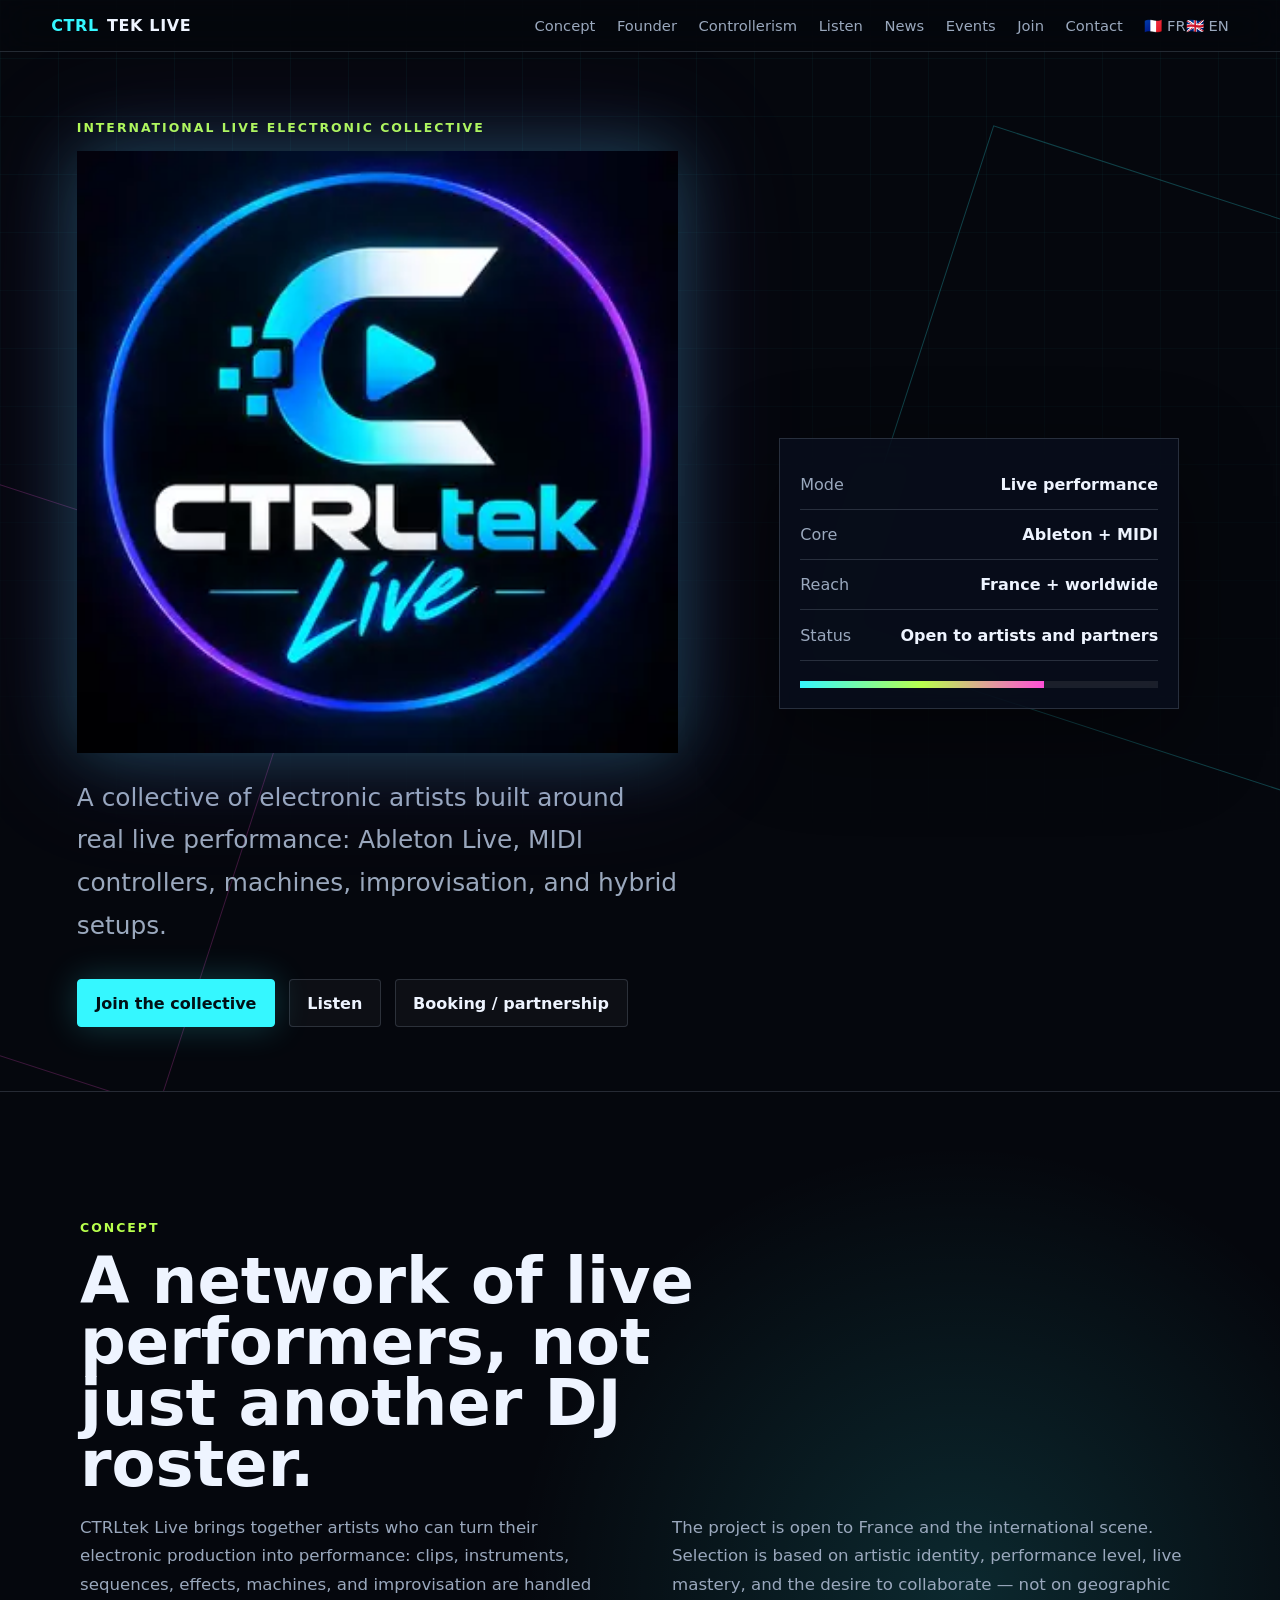
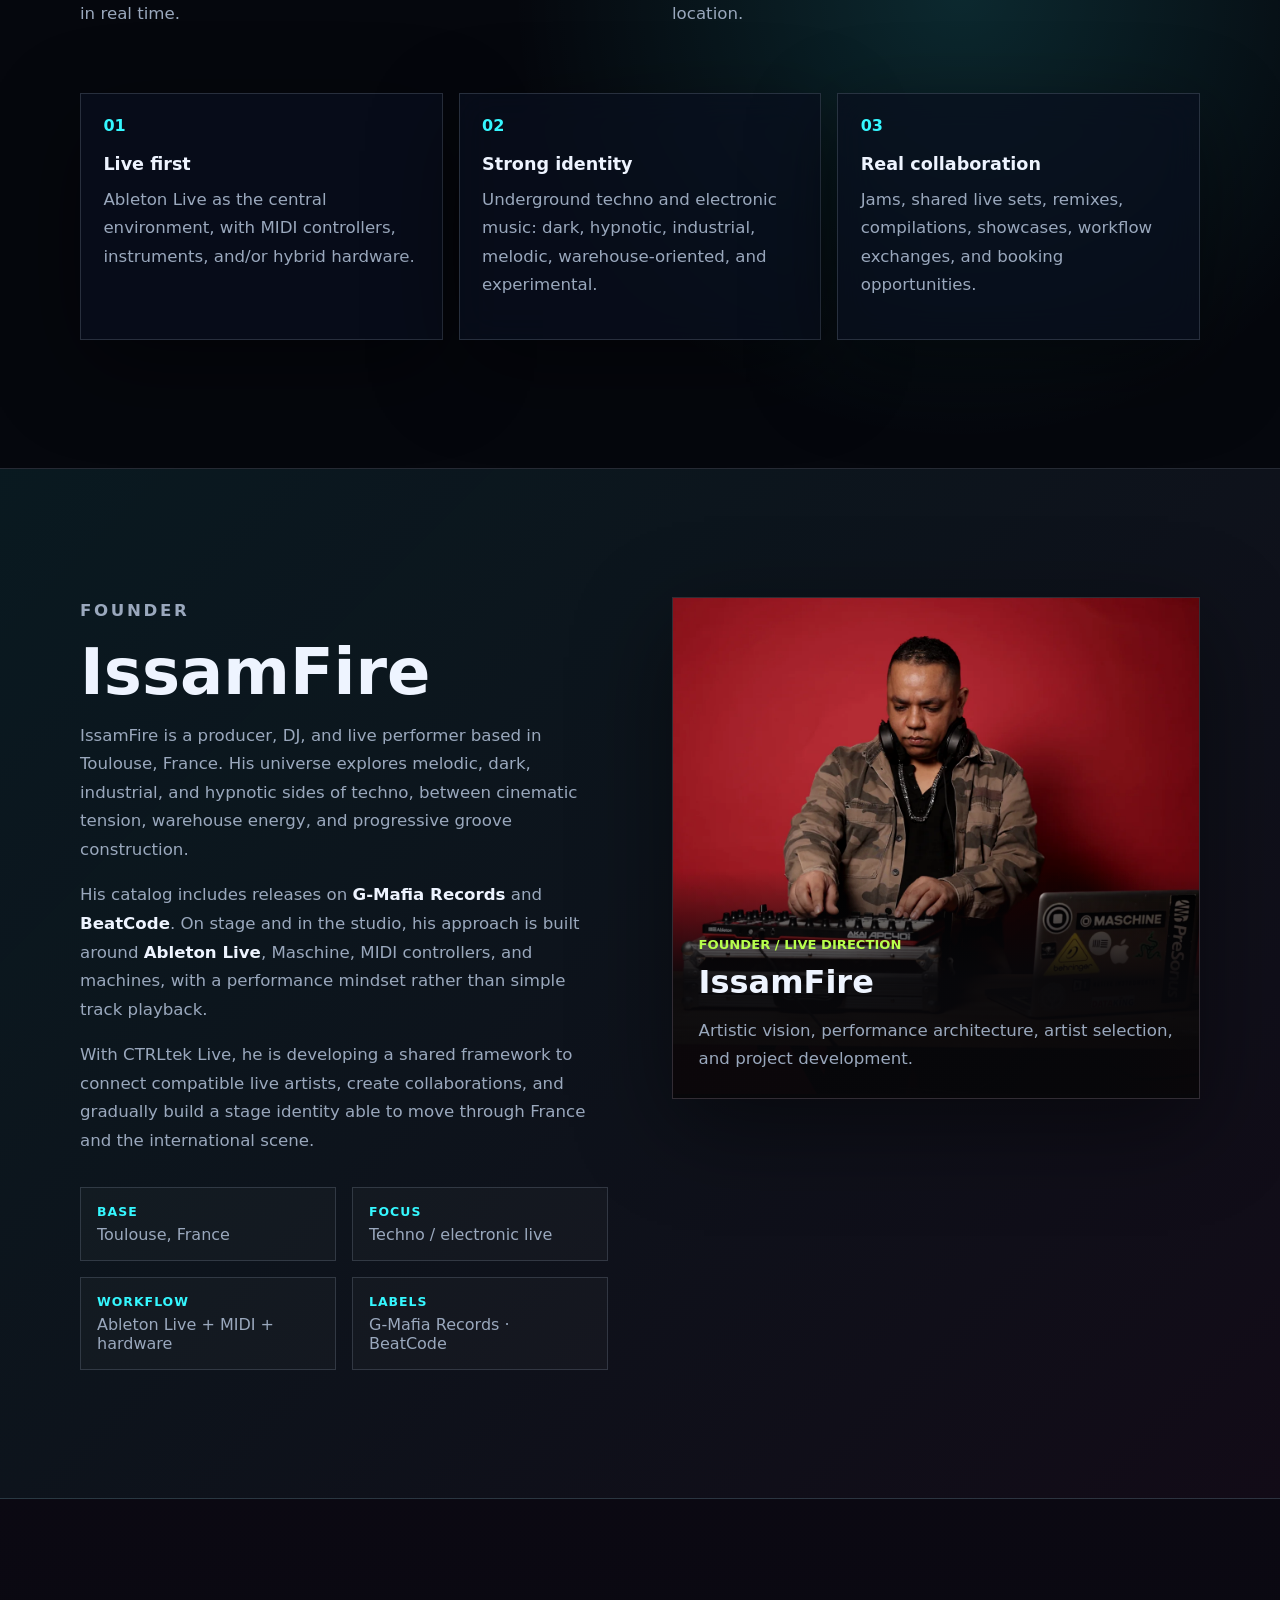
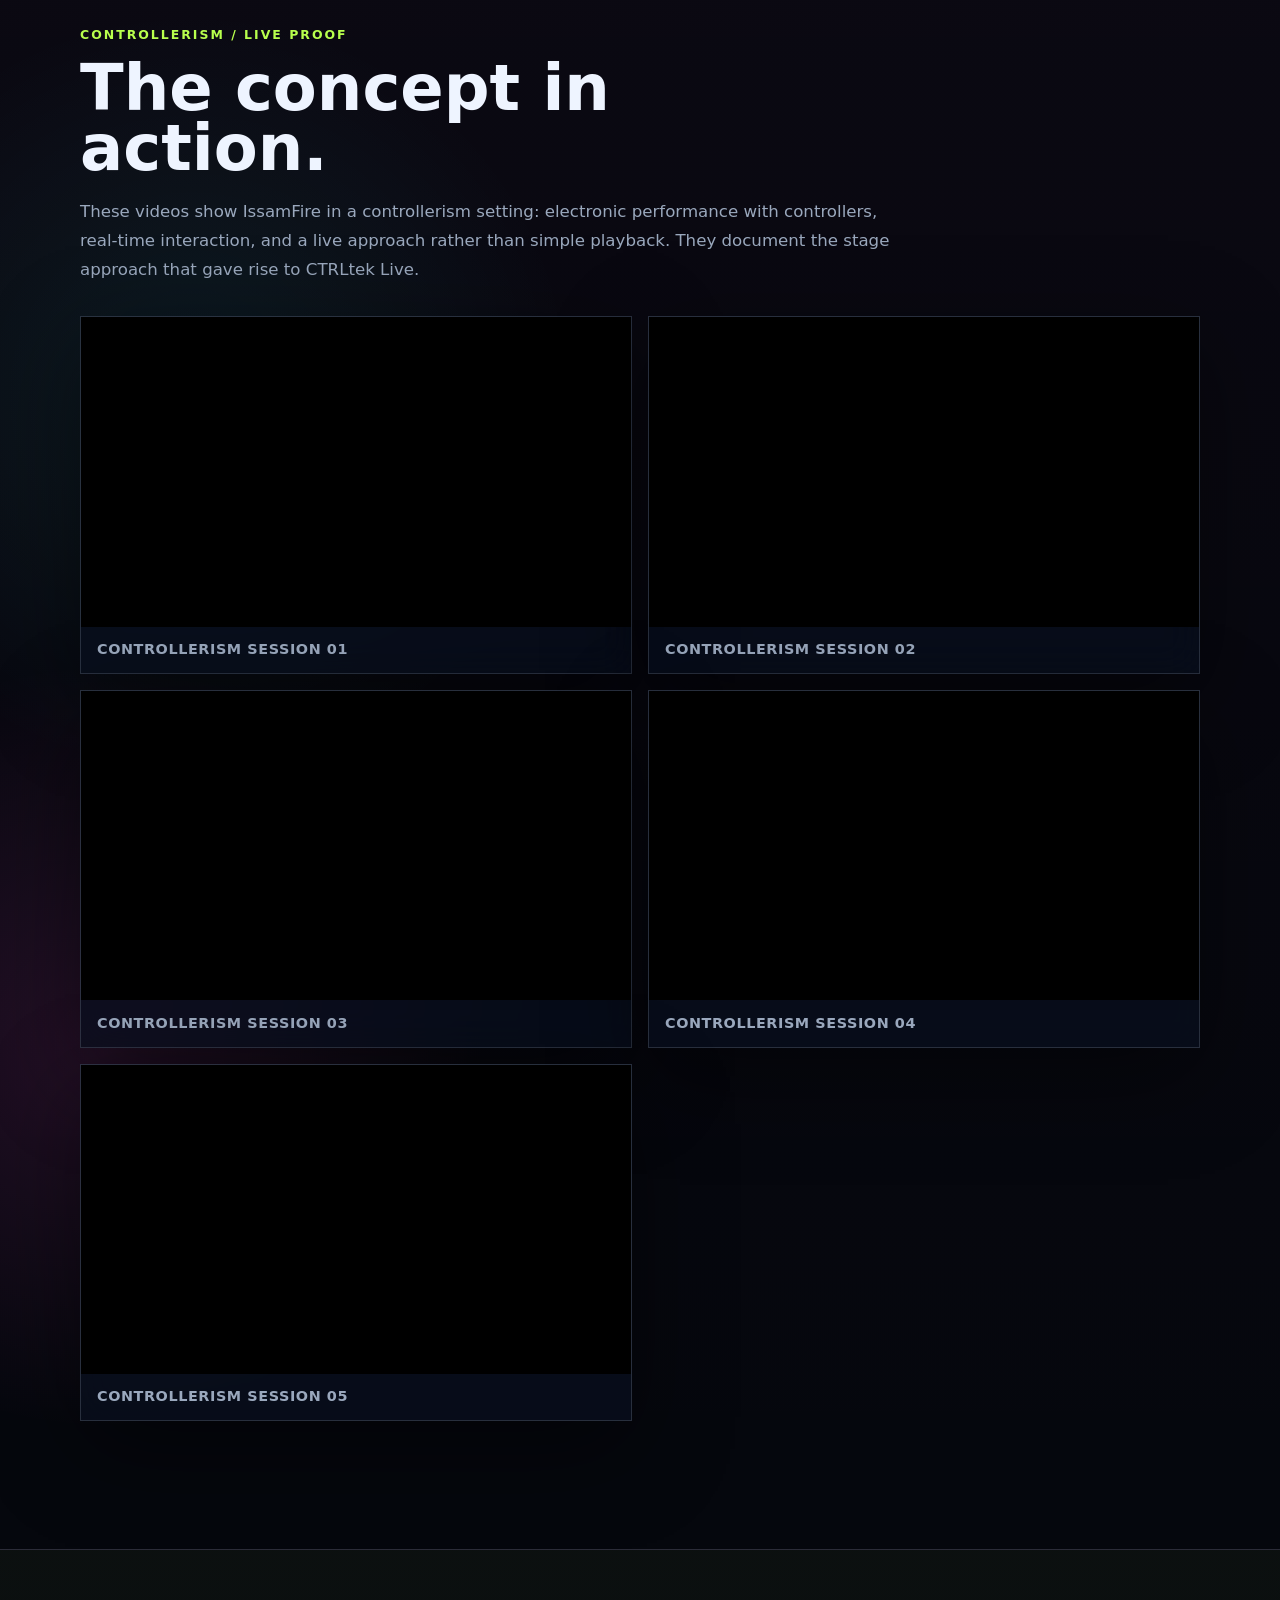
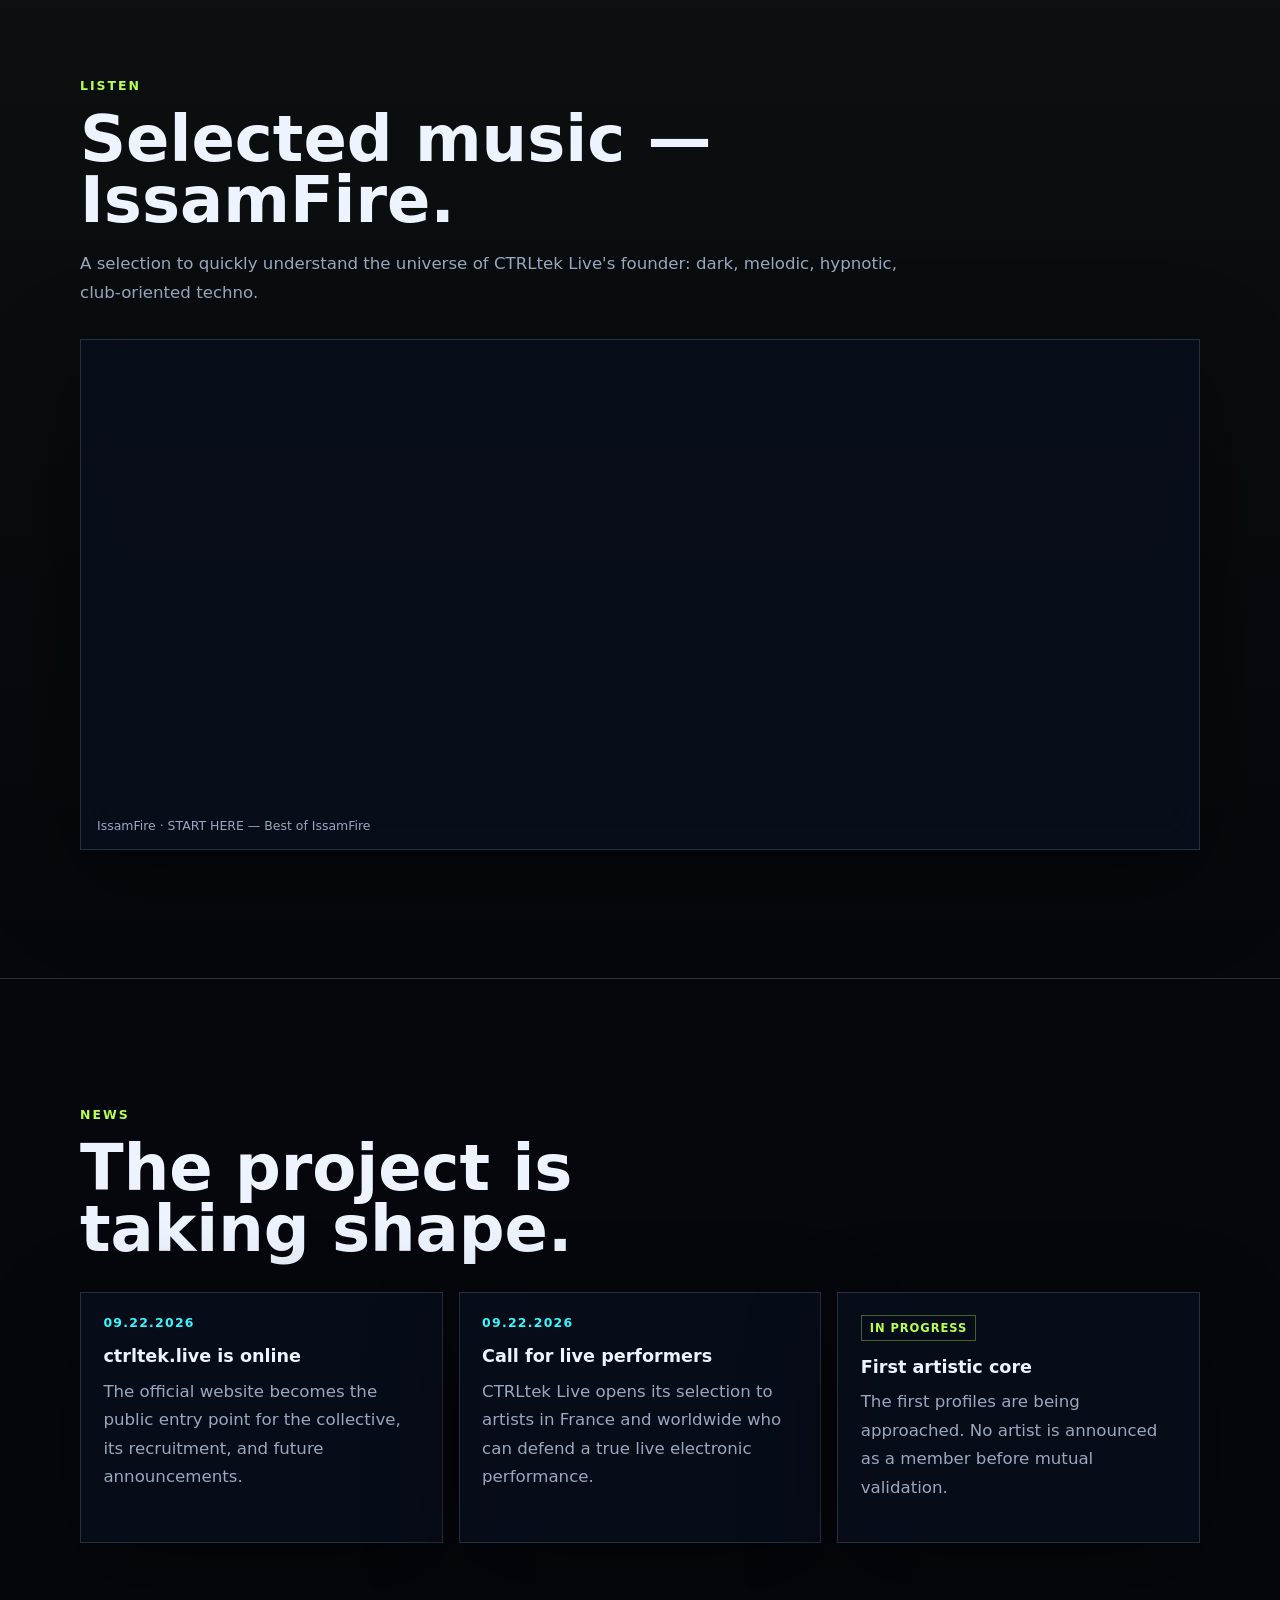
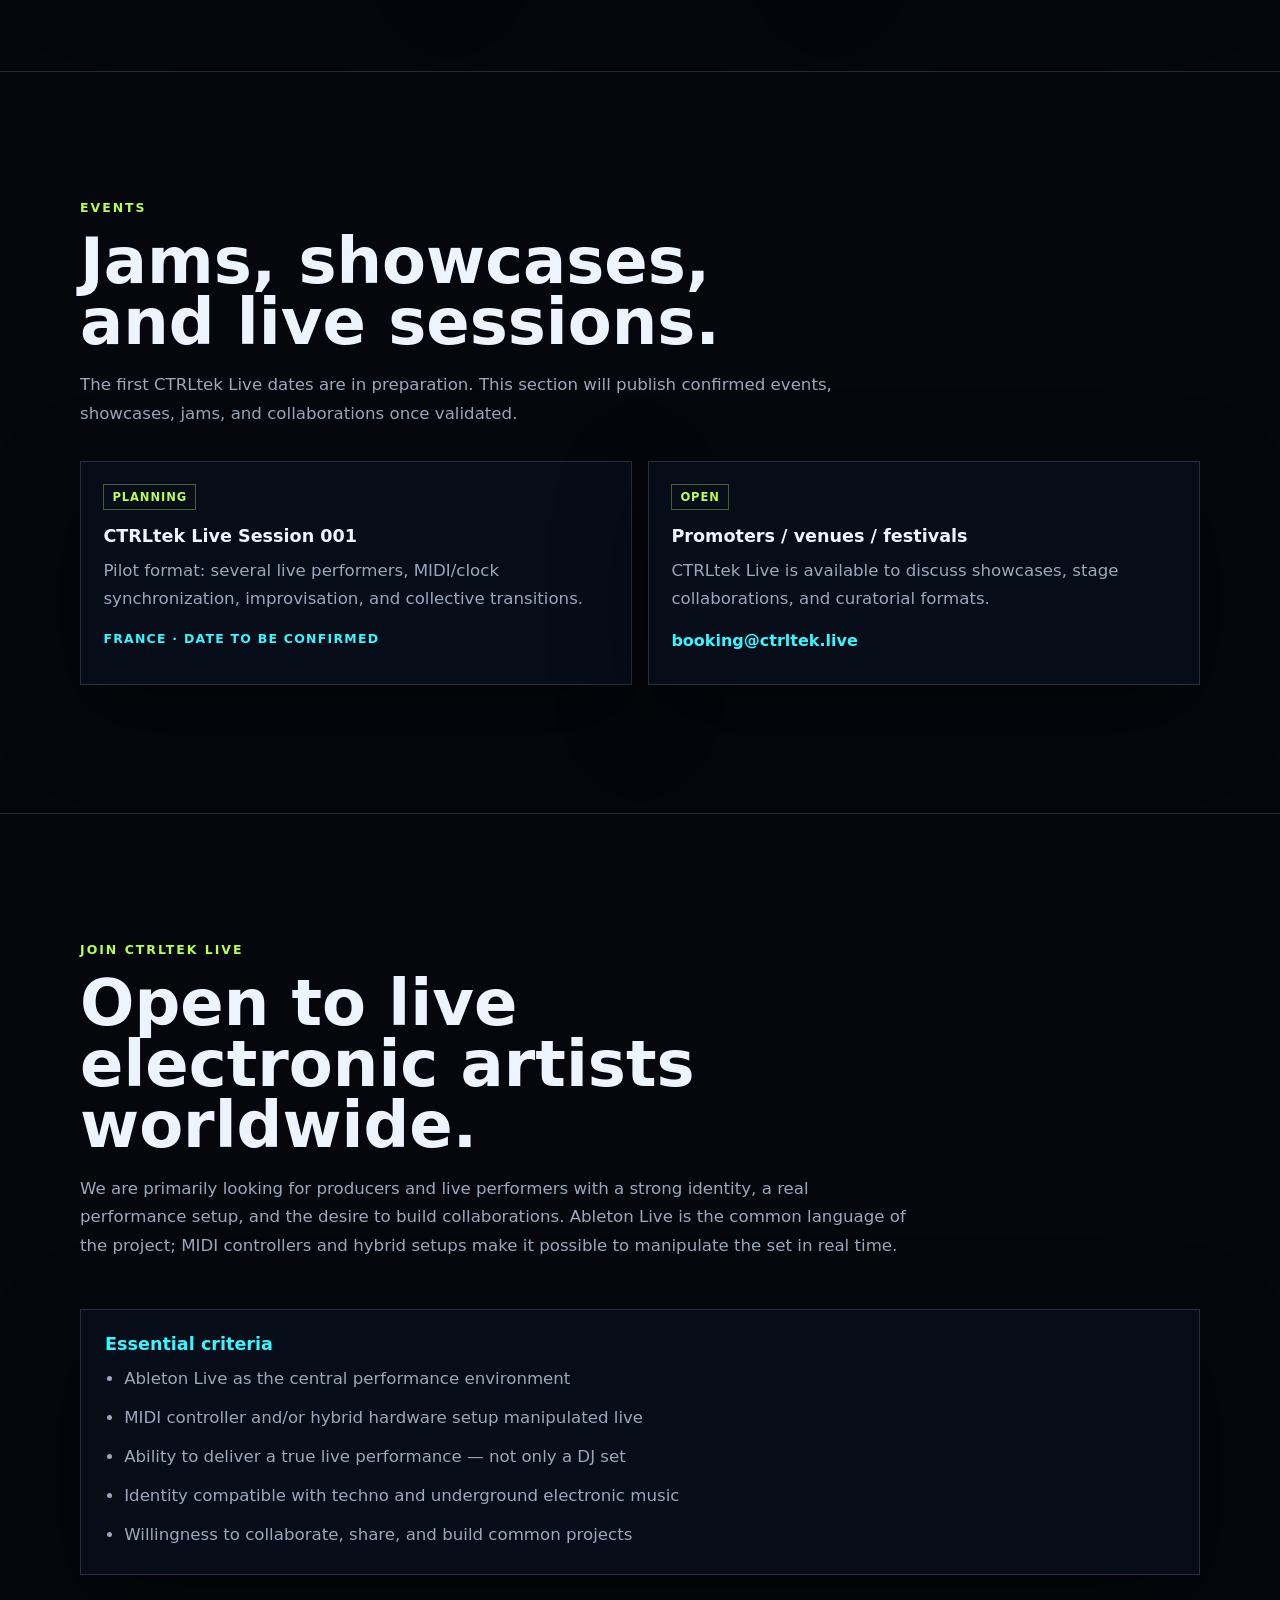
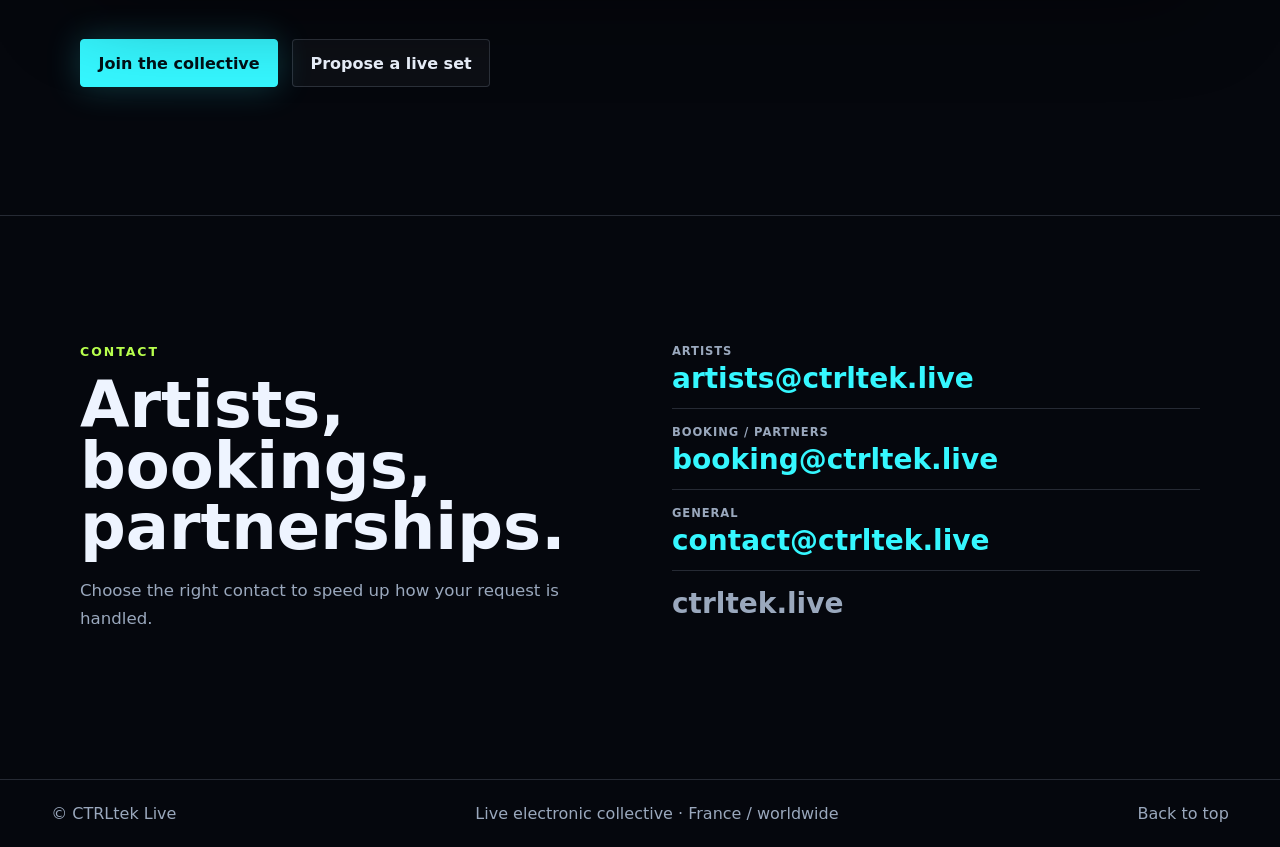
==== en/index.html @ dc80fcd9 "Add English localized page" ====
<!doctype html>
<html lang="en">
  <head>
    <meta charset="utf-8" />
    <meta name="viewport" content="width=device-width, initial-scale=1" />
    <title>CTRLtek Live | International Live Electronic Collective</title>
    <meta name="description" content="CTRLtek Live is an international collective of live electronic artists founded by IssamFire: Ableton Live, MIDI controllers, machines, and hybrid performances." />
    <meta property="og:title" content="CTRLtek Live" />
    <meta property="og:description" content="International live electronic collective — Ableton Live, MIDI controllers, machines, and hybrid performance." />
    <meta property="og:type" content="website" />
    <meta property="og:url" content="https://ctrltek.live/en/" />
    <meta name="theme-color" content="#05070d" />
    <link rel="canonical" href="https://ctrltek.live/en/" />
    <link rel="alternate" hreflang="fr" href="https://ctrltek.live/fr/" />
    <link rel="alternate" hreflang="en" href="https://ctrltek.live/en/" />
    <link rel="alternate" hreflang="x-default" href="https://ctrltek.live/fr/" />
    <link rel="stylesheet" href="../styles.css" />
    <style>
      .hero::before { display: none; }
      .hero-logo-main { display: block; width: min(100%, 38rem); height: auto; margin: 0 0 1.5rem; filter: drop-shadow(0 0 34px rgba(53, 247, 255, 0.24)) drop-shadow(0 0 58px rgba(143, 79, 255, 0.16)); }
      .hero .live-panel { align-self: center; margin-top: 0; }
      .sr-only { position: absolute; width: 1px; height: 1px; padding: 0; margin: -1px; overflow: hidden; clip: rect(0, 0, 0, 0); white-space: nowrap; border: 0; }
      @media (max-width: 820px) { .hero-logo-main { width: min(82vw, 26rem); margin-bottom: 1.25rem; } }
    </style>
  </head>
  <body>
    <header class="site-header" aria-label="Main navigation">
      <a class="brand" href="#home" aria-label="CTRLtek Live home"><span class="brand-mark">CTRL</span><span>tek Live</span></a>
      <nav>
        <a href="#concept">Concept</a><a href="#founder">Founder</a><a href="#controllerism">Controllerism</a><a href="#listen">Listen</a><a href="#news">News</a><a href="#events">Events</a><a href="#join">Join</a><a href="#contact">Contact</a>
        <span class="language-switch" aria-label="Language selector"><a href="../fr/" lang="fr">🇫🇷 <span>FR</span></a><a class="active" href="../en/" lang="en" aria-current="page">🇬🇧 <span>EN</span></a></span>
      </nav>
    </header>

    <main>
      <section id="home" class="hero section-band">
        <div class="hero-grid" aria-hidden="true"></div><div class="signal-orbit signal-one"></div><div class="signal-orbit signal-two"></div>
        <div class="hero-content">
          <p class="eyebrow">International live electronic collective</p>
          <h1 class="sr-only">CTRLtek Live</h1>
          <img class="hero-logo-main" src="../assets/ctrltek-live-logo.webp" alt="CTRLtek Live" width="1024" height="1024" />
          <p class="hero-copy">A collective of electronic artists built around real live performance: Ableton Live, MIDI controllers, machines, improvisation, and hybrid setups.</p>
          <div class="hero-actions"><a class="button primary" href="#join">Join the collective</a><a class="button ghost" href="#listen">Listen</a><a class="button ghost" href="mailto:booking@ctrltek.live?subject=Booking%20%2F%20partnership%20-%20CTRLtek%20Live">Booking / partnership</a></div>
        </div>
        <aside class="live-panel" aria-label="CTRLtek Live signal">
          <div class="panel-row"><span>Mode</span><strong>Live performance</strong></div><div class="panel-row"><span>Core</span><strong>Ableton + MIDI</strong></div><div class="panel-row"><span>Reach</span><strong>France + worldwide</strong></div><div class="panel-row"><span>Status</span><strong>Open to artists and partners</strong></div><div class="meter" aria-hidden="true"><span></span></div>
        </aside>
      </section>

      <section id="concept" class="section-band concept"><div class="section-inner"><p class="eyebrow">Concept</p><h2>A network of live performers, not just another DJ roster.</h2><div class="split"><p>CTRLtek Live brings together artists who can turn their electronic production into performance: clips, instruments, sequences, effects, machines, and improvisation are handled in real time.</p><p>The project is open to France and the international scene. Selection is based on artistic identity, performance level, live mastery, and the desire to collaborate — not on geographic location.</p></div><div class="principles"><article><span>01</span><h3>Live first</h3><p>Ableton Live as the central environment, with MIDI controllers, instruments, and/or hybrid hardware.</p></article><article><span>02</span><h3>Strong identity</h3><p>Underground techno and electronic music: dark, hypnotic, industrial, melodic, warehouse-oriented, and experimental.</p></article><article><span>03</span><h3>Real collaboration</h3><p>Jams, shared live sets, remixes, compilations, showcases, workflow exchanges, and booking opportunities.</p></article></div></div></section>

      <section id="founder" class="section-band founder"><div class="section-inner founder-layout"><div class="founder-copy"><p class="eyebrow">Founder</p><h2>IssamFire</h2><p>IssamFire is a producer, DJ, and live performer based in Toulouse, France. His universe explores melodic, dark, industrial, and hypnotic sides of techno, between cinematic tension, warehouse energy, and progressive groove construction.</p><p>His catalog includes releases on <strong>G-Mafia Records</strong> and <strong>BeatCode</strong>. On stage and in the studio, his approach is built around <strong>Ableton Live</strong>, Maschine, MIDI controllers, and machines, with a performance mindset rather than simple track playback.</p><p>With CTRLtek Live, he is developing a shared framework to connect compatible live artists, create collaborations, and gradually build a stage identity able to move through France and the international scene.</p><div class="credibility-grid" aria-label="IssamFire markers"><div><strong>Base</strong><span>Toulouse, France</span></div><div><strong>Focus</strong><span>Techno / electronic live</span></div><div><strong>Workflow</strong><span>Ableton Live + MIDI + hardware</span></div><div><strong>Labels</strong><span>G-Mafia Records · BeatCode</span></div></div></div><figure class="founder-card"><img src="../assets/issamfire-founder.webp" alt="IssamFire performing live with his controller and laptop" width="1800" height="1200" loading="lazy" /><figcaption class="founder-caption"><span class="role">Founder / live direction</span><strong>IssamFire</strong><p>Artistic vision, performance architecture, artist selection, and project development.</p></figcaption></figure></div></section>

      <section id="controllerism" class="section-band controllerism"><div class="section-inner"><p class="eyebrow">Controllerism / live proof</p><h2>The concept in action.</h2><p class="wide-copy">These videos show IssamFire in a controllerism setting: electronic performance with controllers, real-time interaction, and a live approach rather than simple playback. They document the stage approach that gave rise to CTRLtek Live.</p><div class="video-grid"><article class="video-card"><div class="video-embed"><iframe src="https://www.youtube-nocookie.com/embed/8G5W0aqBGls" title="IssamFire — Controllerism live video 1" loading="lazy" allow="accelerometer; autoplay; clipboard-write; encrypted-media; gyroscope; picture-in-picture; web-share" allowfullscreen></iframe></div><p>Controllerism session 01</p></article><article class="video-card"><div class="video-embed"><iframe src="https://www.youtube-nocookie.com/embed/xdk3ooWWmMA" title="IssamFire — Controllerism live video 2" loading="lazy" allow="accelerometer; autoplay; clipboard-write; encrypted-media; gyroscope; picture-in-picture; web-share" allowfullscreen></iframe></div><p>Controllerism session 02</p></article><article class="video-card"><div class="video-embed"><iframe src="https://www.youtube-nocookie.com/embed/lLvJ8DbvqvQ" title="IssamFire — Controllerism live video 3" loading="lazy" allow="accelerometer; autoplay; clipboard-write; encrypted-media; gyroscope; picture-in-picture; web-share" allowfullscreen></iframe></div><p>Controllerism session 03</p></article><article class="video-card"><div class="video-embed"><iframe src="https://www.youtube-nocookie.com/embed/Nlu8y0xRg7E" title="IssamFire — Controllerism live video 4" loading="lazy" allow="accelerometer; autoplay; clipboard-write; encrypted-media; gyroscope; picture-in-picture; web-share" allowfullscreen></iframe></div><p>Controllerism session 04</p></article><article class="video-card"><div class="video-embed"><iframe src="https://www.youtube-nocookie.com/embed/BdU7IZugiAw" title="IssamFire — Controllerism live video 5" loading="lazy" allow="accelerometer; autoplay; clipboard-write; encrypted-media; gyroscope; picture-in-picture; web-share" allowfullscreen></iframe></div><p>Controllerism session 05</p></article></div></div></section>

      <section id="listen" class="section-band listen"><div class="section-inner"><p class="eyebrow">Listen</p><h2>Selected music — IssamFire.</h2><p class="wide-copy">A selection to quickly understand the universe of CTRLtek Live's founder: dark, melodic, hypnotic, club-oriented techno.</p><div class="soundcloud-frame"><iframe width="100%" height="450" scrolling="no" frameborder="no" allow="autoplay; encrypted-media" title="START HERE — Best of IssamFire on SoundCloud" src="https://w.soundcloud.com/player/?url=https%3A//api.soundcloud.com/playlists/soundcloud%253Aplaylists%253A2248486841&color=%23ff5500&auto_play=false&hide_related=false&show_comments=true&show_user=true&show_reposts=false&show_teaser=true"></iframe><div class="soundcloud-credit"><a href="https://soundcloud.com/issamfire" title="IssamFire" target="_blank" rel="noreferrer">IssamFire</a><span> · </span><a href="https://soundcloud.com/issamfire/sets/start-here-best-of-issamfire" title="START HERE — Best of IssamFire" target="_blank" rel="noreferrer">START HERE — Best of IssamFire</a></div></div></div></section>

      <section id="news" class="section-band news"><div class="section-inner"><p class="eyebrow">News</p><h2>The project is taking shape.</h2><div class="news-grid"><article class="content-card"><time datetime="2026-09-22">09.22.2026</time><h3>ctrltek.live is online</h3><p>The official website becomes the public entry point for the collective, its recruitment, and future announcements.</p></article><article class="content-card"><time datetime="2026-09-22">09.22.2026</time><h3>Call for live performers</h3><p>CTRLtek Live opens its selection to artists in France and worldwide who can defend a true live electronic performance.</p></article><article class="content-card"><span class="status-pill">In progress</span><h3>First artistic core</h3><p>The first profiles are being approached. No artist is announced as a member before mutual validation.</p></article></div></div></section>

      <section id="events" class="section-band events"><div class="section-inner"><p class="eyebrow">Events</p><h2>Jams, showcases, and live sessions.</h2><p class="wide-copy">The first CTRLtek Live dates are in preparation. This section will publish confirmed events, showcases, jams, and collaborations once validated.</p><div class="event-grid"><article class="content-card event-card"><span class="status-pill">Planning</span><h3>CTRLtek Live Session 001</h3><p>Pilot format: several live performers, MIDI/clock synchronization, improvisation, and collective transitions.</p><span class="event-meta">France · date to be confirmed</span></article><article class="content-card event-card"><span class="status-pill">Open</span><h3>Promoters / venues / festivals</h3><p>CTRLtek Live is available to discuss showcases, stage collaborations, and curatorial formats.</p><a class="text-link" href="mailto:booking@ctrltek.live?subject=Booking%20%2F%20partnership%20-%20CTRLtek%20Live">booking@ctrltek.live</a></article></div></div></section>

      <section id="join" class="section-band join"><div class="section-inner join-layout"><div><p class="eyebrow">Join CTRLtek Live</p><h2>Open to live electronic artists worldwide.</h2><p class="wide-copy">We are primarily looking for producers and live performers with a strong identity, a real performance setup, and the desire to build collaborations. Ableton Live is the common language of the project; MIDI controllers and hybrid setups make it possible to manipulate the set in real time.</p></div><div class="criteria-card"><h3>Essential criteria</h3><ul><li>Ableton Live as the central performance environment</li><li>MIDI controller and/or hybrid hardware setup manipulated live</li><li>Ability to deliver a true live performance — not only a DJ set</li><li>Identity compatible with techno and underground electronic music</li><li>Willingness to collaborate, share, and build common projects</li></ul></div><div class="join-actions"><a class="button primary" href="mailto:artists@ctrltek.live?subject=Artist%20application%20-%20CTRLtek%20Live&body=Hello%20CTRLtek%20Live%2C%0A%0AI%20would%20like%20to%20submit%20my%20profile.%0A%0AArtist%20name%3A%0ACountry%20%2F%20city%3A%0AStyle%3A%0ALive%20setup%3A%0ALive%20%2F%20music%20links%3A%0A%0AThank%20you.">Join the collective</a><a class="button ghost" href="mailto:artists@ctrltek.live?subject=Live%20proposal%20-%20CTRLtek%20Live&body=Hello%20CTRLtek%20Live%2C%0A%0AI%20would%20like%20to%20propose%20a%20live%20set%20or%20collaboration.%0A%0AProject%3A%0AFormat%3A%0ASetup%3A%0ALinks%3A%0A%0AThank%20you.">Propose a live set</a></div></div></section>

      <section id="contact" class="section-band contact"><div class="section-inner contact-layout"><div><p class="eyebrow">Contact</p><h2>Artists, bookings, partnerships.</h2><p class="wide-copy">Choose the right contact to speed up how your request is handled.</p></div><div class="contact-lines"><a href="mailto:artists@ctrltek.live?subject=Artist%20-%20CTRLtek%20Live"><span>Artists</span>artists@ctrltek.live</a><a href="mailto:booking@ctrltek.live?subject=Booking%20%2F%20partnership%20-%20CTRLtek%20Live"><span>Booking / partners</span>booking@ctrltek.live</a><a href="mailto:contact@ctrltek.live?subject=Contact%20-%20CTRLtek%20Live"><span>General</span>contact@ctrltek.live</a><span class="domain-line">ctrltek.live</span></div></div></section>
    </main>
    <footer><span>© <span id="year"></span> CTRLtek Live</span><span>Live electronic collective · France / worldwide</span><a href="#home">Back to top</a></footer>
    <script src="../script.js"></script>
  </body>
</html>
---- styles.css ----
:root {
  color-scheme: dark;
  --bg: #05070d;
  --bg-soft: #0a1020;
  --text: #eef4ff;
  --muted: #9aa8bd;
  --line: rgba(154, 168, 189, 0.22);
  --cyan: #35f7ff;
  --acid: #b8ff4d;
  --pink: #ff4fd8;
  --panel: rgba(9, 16, 30, 0.74);
  --shadow: 0 28px 90px rgba(0, 0, 0, 0.45);
}

* { box-sizing: border-box; }
html { scroll-behavior: smooth; }
body {
  margin: 0;
  font-family: Inter, ui-sans-serif, system-ui, -apple-system, BlinkMacSystemFont, "Segoe UI", sans-serif;
  background:
    radial-gradient(circle at 75% 18%, rgba(53, 247, 255, 0.14), transparent 28rem),
    radial-gradient(circle at 8% 48%, rgba(255, 79, 216, 0.12), transparent 24rem),
    var(--bg);
  color: var(--text);
  min-height: 100vh;
}
a { color: inherit; }

.site-header {
  position: fixed;
  z-index: 20;
  top: 0;
  left: 0;
  right: 0;
  display: flex;
  align-items: center;
  justify-content: space-between;
  gap: 1.5rem;
  padding: 1rem clamp(1rem, 4vw, 3.5rem);
  border-bottom: 1px solid var(--line);
  background: rgba(5, 7, 13, 0.76);
  backdrop-filter: blur(18px);
}
.brand {
  display: inline-flex;
  align-items: center;
  gap: 0.5rem;
  font-weight: 800;
  text-decoration: none;
  letter-spacing: 0.04em;
  text-transform: uppercase;
}
.brand-mark { color: var(--cyan); }
nav {
  display: flex;
  align-items: center;
  gap: clamp(0.65rem, 2vw, 1.35rem);
  color: var(--muted);
  font-size: 0.92rem;
}
nav a, footer a { text-decoration: none; }
nav a:hover, footer a:hover { color: var(--cyan); }

.section-band {
  position: relative;
  border-bottom: 1px solid var(--line);
  overflow: hidden;
}
.hero {
  min-height: 96vh;
  display: grid;
  grid-template-columns: minmax(0, 1fr) minmax(18rem, 28rem);
  align-items: center;
  gap: clamp(2rem, 6vw, 6rem);
  padding: 7.5rem clamp(1rem, 6vw, 5rem) 4rem;
}
.hero::before {
  content: "";
  position: absolute;
  z-index: 0;
  top: clamp(5.6rem, 8vh, 6.8rem);
  right: clamp(1.5rem, 4.5vw, 4rem);
  width: clamp(17rem, 26vw, 25rem);
  aspect-ratio: 1;
  background: url("assets/ctrltek-live-logo.webp") center / contain no-repeat;
  filter: drop-shadow(0 0 34px rgba(53, 247, 255, 0.24)) drop-shadow(0 0 58px rgba(143, 79, 255, 0.16));
  pointer-events: none;
}
.hero-grid {
  position: absolute;
  inset: 0;
  opacity: 0.34;
  background-image:
    linear-gradient(rgba(53, 247, 255, 0.12) 1px, transparent 1px),
    linear-gradient(90deg, rgba(53, 247, 255, 0.12) 1px, transparent 1px);
  background-size: 58px 58px;
  mask-image: linear-gradient(to bottom, black, transparent 82%);
}
.signal-orbit {
  position: absolute;
  width: 34rem;
  aspect-ratio: 1;
  border: 1px solid rgba(53, 247, 255, 0.24);
  transform: rotate(18deg);
}
.signal-one { right: -10rem; top: 18%; }
.signal-two { left: -18rem; bottom: 5%; border-color: rgba(255, 79, 216, 0.22); }
.hero-content, .live-panel, .section-inner { position: relative; z-index: 1; }
.hero-content { align-self: center; }
.hero .live-panel {
  align-self: start;
  justify-self: center;
  width: 100%;
  max-width: 25rem;
  margin-top: clamp(27rem, 48vh, 30rem);
}
.eyebrow {
  margin: 0 0 1rem;
  color: var(--acid);
  font-size: 0.78rem;
  font-weight: 800;
  letter-spacing: 0.16em;
  text-transform: uppercase;
}
h1, h2, h3, p { margin-top: 0; }
h1 {
  margin-bottom: 1.2rem;
  max-width: 10ch;
  font-size: clamp(4rem, 12vw, 10.5rem);
  line-height: 0.82;
  text-transform: uppercase;
}
h2 {
  margin-bottom: 1.2rem;
  max-width: 16ch;
  font-size: clamp(2.2rem, 5vw, 5rem);
  line-height: 0.95;
}
h3 { margin-bottom: 0.7rem; font-size: 1.1rem; }
.hero-copy, .wide-copy, .split p, .founder p, .principles p, .founder-card p, .content-card p, .criteria-card li {
  color: var(--muted);
  font-size: 1.04rem;
  line-height: 1.72;
}
.hero-copy { max-width: 42rem; font-size: clamp(1.15rem, 2vw, 1.55rem); }
.hero-actions, .join-actions {
  display: flex;
  flex-wrap: wrap;
  gap: 0.85rem;
  margin-top: 2rem;
}
.button {
  display: inline-flex;
  align-items: center;
  justify-content: center;
  min-height: 3rem;
  padding: 0.85rem 1.1rem;
  border: 1px solid var(--line);
  border-radius: 4px;
  font-weight: 800;
  text-decoration: none;
}
.button.primary {
  background: var(--cyan);
  color: #021016;
  border-color: var(--cyan);
  box-shadow: 0 0 34px rgba(53, 247, 255, 0.22);
}
.button.ghost { color: var(--text); background: rgba(255, 255, 255, 0.035); }

.live-panel, .founder-card, .principles article, .content-card, .criteria-card, .soundcloud-frame, .video-card {
  border: 1px solid var(--line);
  background: var(--panel);
  box-shadow: var(--shadow);
  backdrop-filter: blur(18px);
}
.live-panel { padding: 1.25rem; max-width: 28rem; }
.panel-row {
  display: flex;
  justify-content: space-between;
  gap: 1rem;
  padding: 0.95rem 0;
  border-bottom: 1px solid var(--line);
}
.panel-row span { color: var(--muted); }
.panel-row strong { text-align: right; }
.meter { height: 0.45rem; margin-top: 1.25rem; background: rgba(255, 255, 255, 0.08); overflow: hidden; }
.meter span {
  display: block;
  width: 68%;
  height: 100%;
  background: linear-gradient(90deg, var(--cyan), var(--acid), var(--pink));
  animation: pulse 2.4s ease-in-out infinite;
}
.section-inner {
  width: min(1120px, calc(100% - 2rem));
  margin: 0 auto;
  padding: clamp(4.5rem, 10vw, 8rem) 0;
}
.split, .founder-layout, .contact-layout {
  display: grid;
  grid-template-columns: minmax(0, 1fr) minmax(0, 1fr);
  gap: clamp(1.5rem, 5vw, 4rem);
}
.principles, .news-grid, .event-grid, .credibility-grid, .video-grid {
  display: grid;
  gap: 1rem;
}
.principles { grid-template-columns: repeat(3, minmax(0, 1fr)); margin-top: 3rem; }
.principles article { padding: 1.4rem; }
.principles span { display: block; margin-bottom: 1.2rem; color: var(--cyan); font-weight: 900; }

.founder { background: linear-gradient(135deg, rgba(53, 247, 255, 0.08), rgba(255, 79, 216, 0.05)); }
.founder-copy strong { color: var(--text); }
.founder-card {
  align-self: start;
  position: relative;
  min-height: 31rem;
  margin: 0;
  overflow: hidden;
  background: #14090d;
}
.founder-card img {
  width: 100%;
  height: 100%;
  min-height: 31rem;
  object-fit: cover;
  object-position: 53% center;
  filter: saturate(0.92) contrast(1.05);
}
.founder-caption {
  position: absolute;
  inset: auto 0 0;
  padding: 4rem 1.6rem 1.5rem;
  background: linear-gradient(transparent, rgba(7, 7, 10, 0.96) 48%);
}
.founder-caption strong { display: block; margin: 0.6rem 0 1rem; font-size: 2rem; }
.founder-caption p { max-width: 32rem; margin-bottom: 0; }
.role {
  color: var(--acid);
  font-size: 0.82rem;
  font-weight: 800;
  text-transform: uppercase;
}
.credibility-grid { grid-template-columns: repeat(2, minmax(0, 1fr)); margin-top: 2rem; }
.credibility-grid div { padding: 1rem; border: 1px solid var(--line); background: rgba(255,255,255,.025); }
.credibility-grid strong { display: block; margin-bottom: .35rem; color: var(--cyan); font-size: .78rem; text-transform: uppercase; letter-spacing: .08em; }
.credibility-grid span { color: var(--muted); }

.controllerism {
  background:
    radial-gradient(circle at 15% 30%, rgba(53, 247, 255, .08), transparent 24rem),
    linear-gradient(180deg, rgba(255, 79, 216, .025), transparent);
}
.video-grid {
  grid-template-columns: repeat(2, minmax(0, 1fr));
  margin-top: 2rem;
}
.video-card {
  overflow: hidden;
}
.video-embed {
  position: relative;
  aspect-ratio: 16 / 9;
  background: #000;
}
.video-embed iframe {
  position: absolute;
  inset: 0;
  width: 100%;
  height: 100%;
  border: 0;
}
.video-card p {
  margin: 0;
  padding: .9rem 1rem 1rem;
  color: var(--muted);
  font-size: .9rem;
  font-weight: 700;
  letter-spacing: .04em;
  text-transform: uppercase;
}

.listen { background: linear-gradient(180deg, rgba(184,255,77,.035), transparent); }
.soundcloud-frame { padding: 1rem; margin-top: 2rem; }
.soundcloud-frame iframe { display: block; border: 0; }
.soundcloud-credit {
  padding-top: .75rem;
  font-size: .78rem;
  color: var(--muted);
  overflow: hidden;
  white-space: nowrap;
  text-overflow: ellipsis;
}
.soundcloud-credit a { color: var(--muted); text-decoration: none; }
.soundcloud-credit a:hover { color: var(--cyan); }

.news-grid { grid-template-columns: repeat(3, minmax(0, 1fr)); margin-top: 2rem; }
.event-grid { grid-template-columns: repeat(2, minmax(0, 1fr)); margin-top: 2rem; }
.content-card { padding: 1.4rem; }
.content-card time, .event-meta {
  display: block;
  margin-bottom: 1rem;
  color: var(--cyan);
  font-size: .78rem;
  font-weight: 800;
  letter-spacing: .1em;
  text-transform: uppercase;
}
.status-pill {
  display: inline-flex;
  margin-bottom: 1rem;
  padding: .3rem .5rem;
  border: 1px solid rgba(184,255,77,.35);
  color: var(--acid);
  font-size: .72rem;
  font-weight: 800;
  text-transform: uppercase;
  letter-spacing: .08em;
}
.text-link { color: var(--cyan); font-weight: 800; text-decoration: none; }

.join-layout { display: grid; gap: 2rem; }
.criteria-card { padding: 1.5rem; }
.criteria-card h3 { color: var(--cyan); }
.criteria-card ul { margin: 0; padding-left: 1.2rem; }
.criteria-card li + li { margin-top: .65rem; }
.wide-copy { max-width: 52rem; }

.contact-lines {
  display: grid;
  gap: 1rem;
  align-content: start;
  font-size: clamp(1.05rem, 2.4vw, 1.75rem);
  font-weight: 800;
}
.contact-lines a {
  display: grid;
  gap: .25rem;
  padding-bottom: .8rem;
  border-bottom: 1px solid var(--line);
  color: var(--cyan);
  text-decoration: none;
}
.contact-lines a span {
  color: var(--muted);
  font-size: .72rem;
  letter-spacing: .08em;
  text-transform: uppercase;
}
.domain-line { color: var(--muted); }

footer {
  display: flex;
  justify-content: space-between;
  gap: 1rem;
  padding: 1.5rem clamp(1rem, 4vw, 3.5rem);
  color: var(--muted);
}

@keyframes pulse {
  0%, 100% { transform: translateX(-10%); }
  50% { transform: translateX(54%); }
}

@media (max-width: 980px) {
  nav { gap: .8rem; font-size: .84rem; }
  .news-grid { grid-template-columns: 1fr 1fr; }
}

@media (max-width: 820px) {
  .site-header {
    position: sticky;
    align-items: flex-start;
    flex-direction: column;
  }
  nav { width: 100%; overflow-x: auto; padding-bottom: 0.2rem; }
  .hero, .split, .founder-layout, .contact-layout, .principles, .news-grid, .event-grid, .credibility-grid, .video-grid {
    grid-template-columns: 1fr;
  }
  .hero {
    min-height: auto;
    padding-top: 6.2rem;
  }
  .hero::before {
    top: 4.8rem;
    right: -1.5rem;
    width: clamp(12rem, 50vw, 17rem);
    opacity: .5;
  }
  .hero .live-panel {
    align-self: auto;
    justify-self: stretch;
    max-width: none;
    margin-top: 1rem;
  }
  h1 { font-size: clamp(3.7rem, 22vw, 6rem); }
  h2 { font-size: clamp(2.1rem, 13vw, 3.4rem); }
  .soundcloud-frame { padding: .6rem; }
  footer { flex-direction: column; }
}
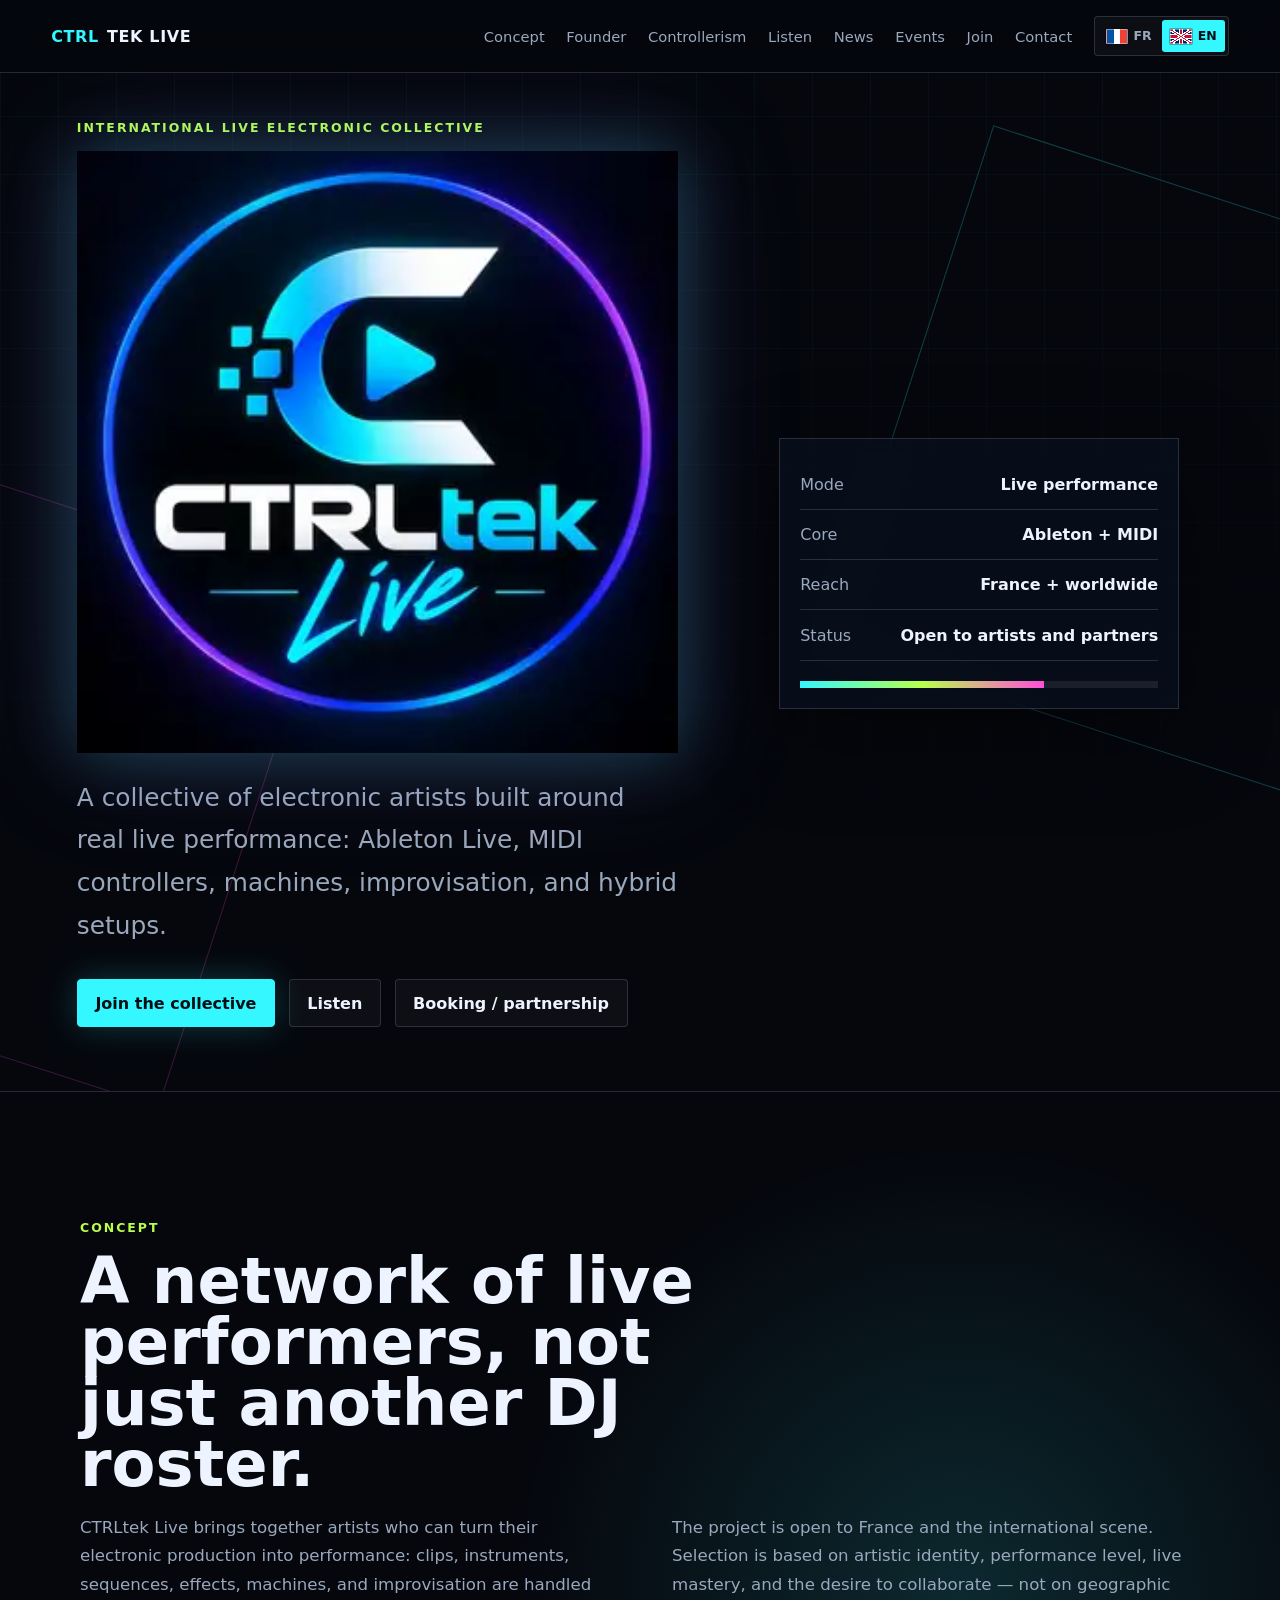
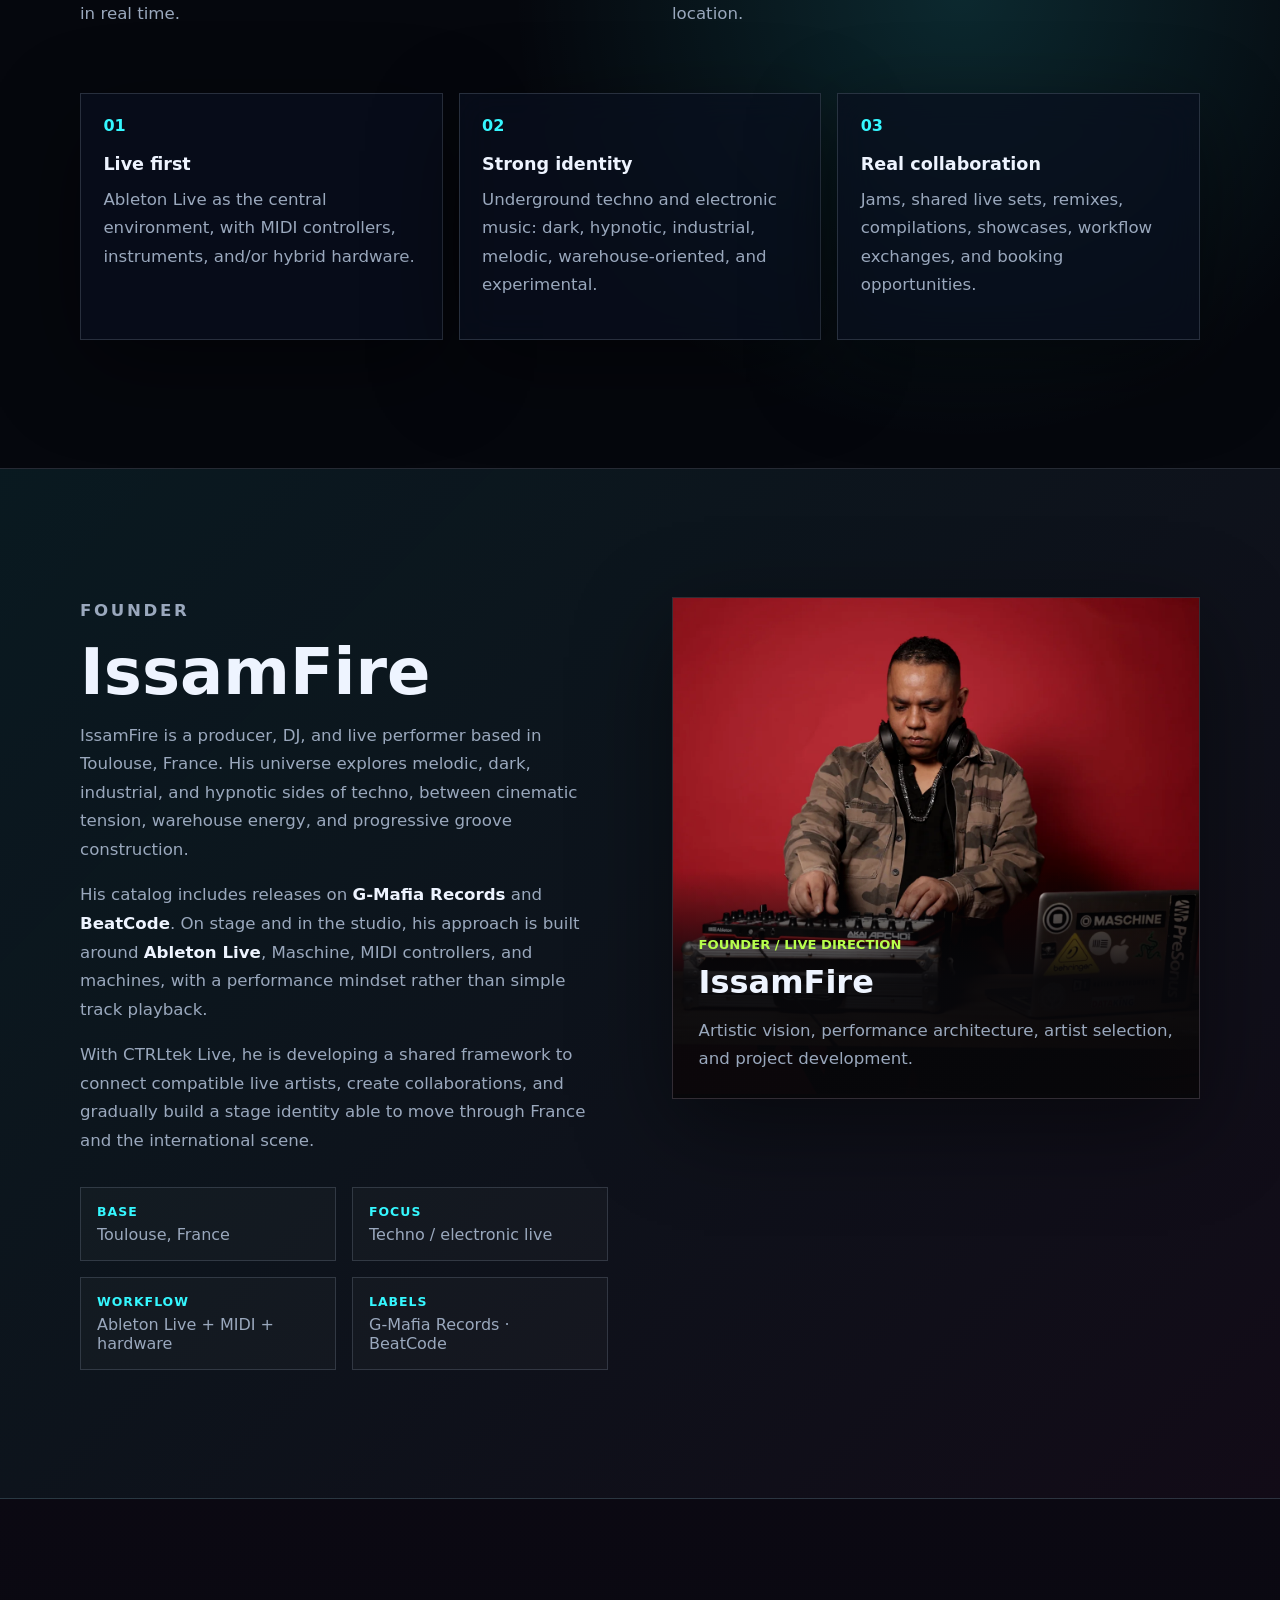
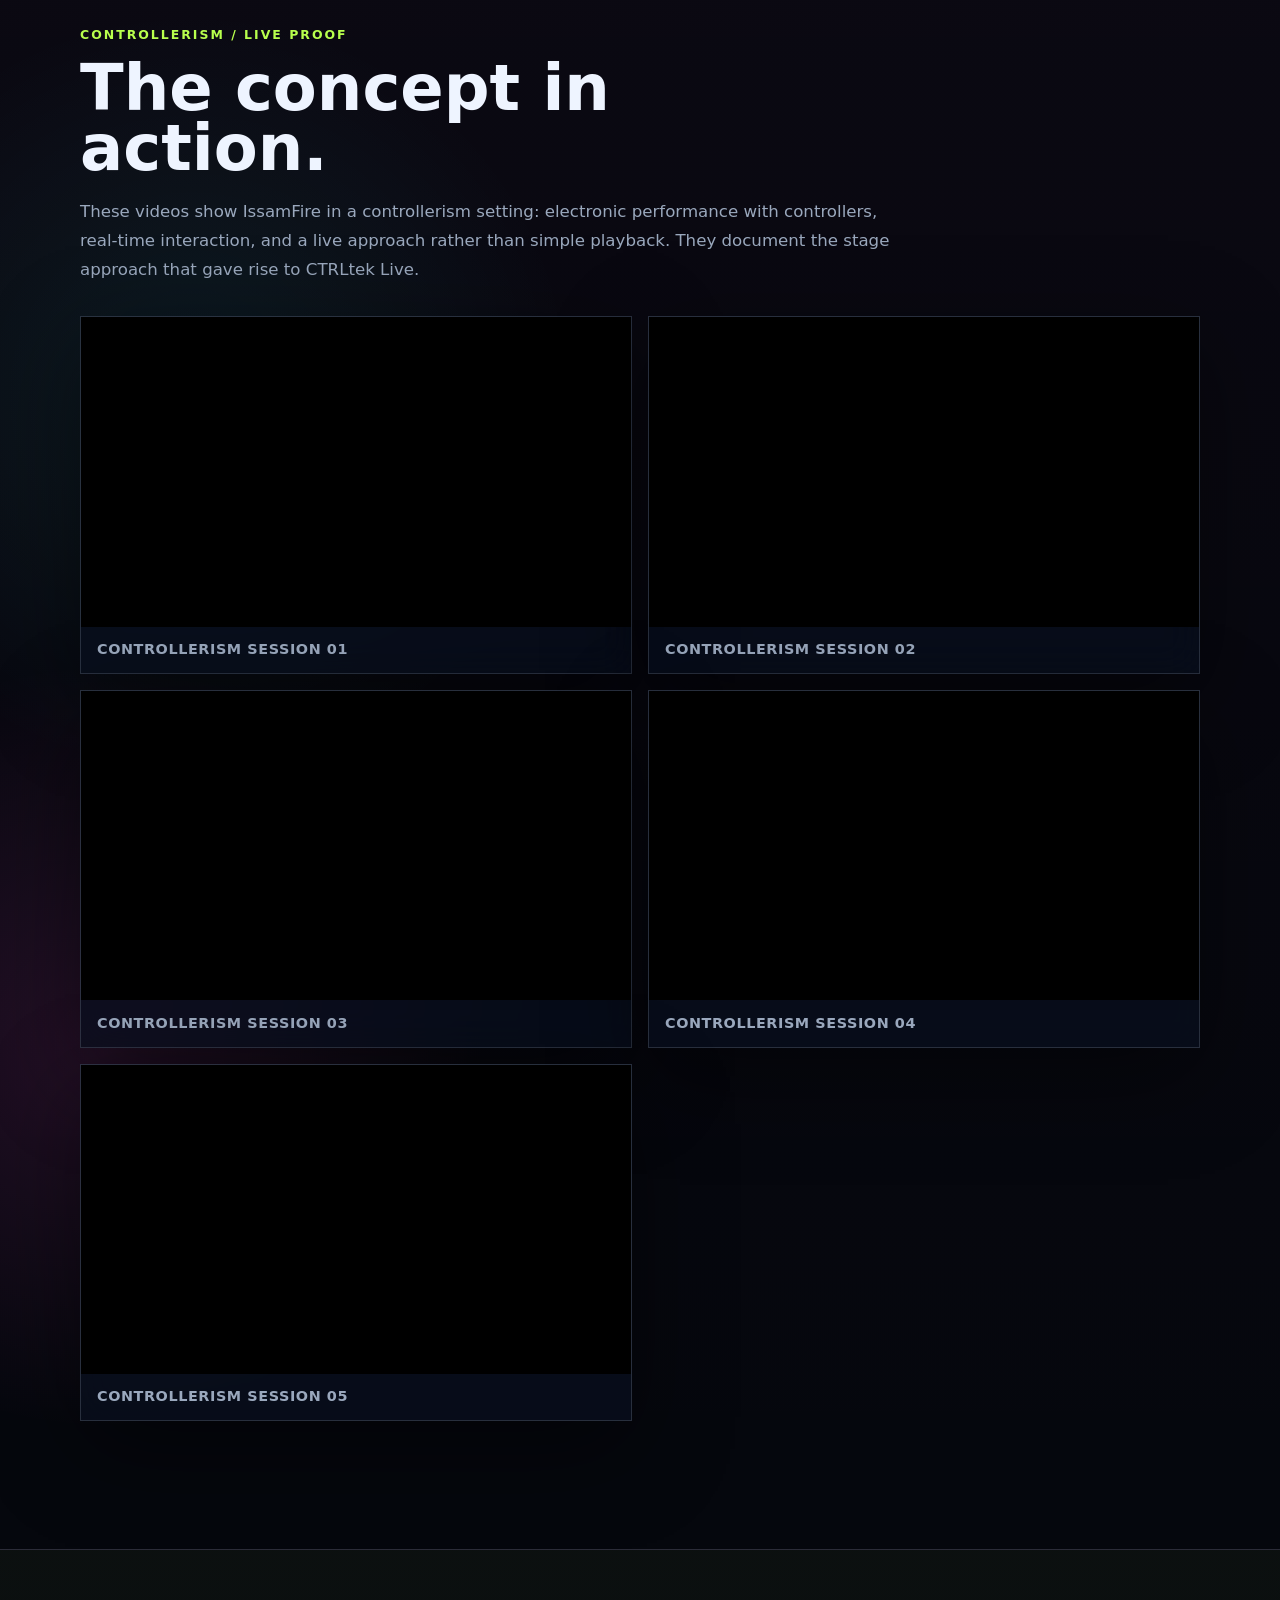
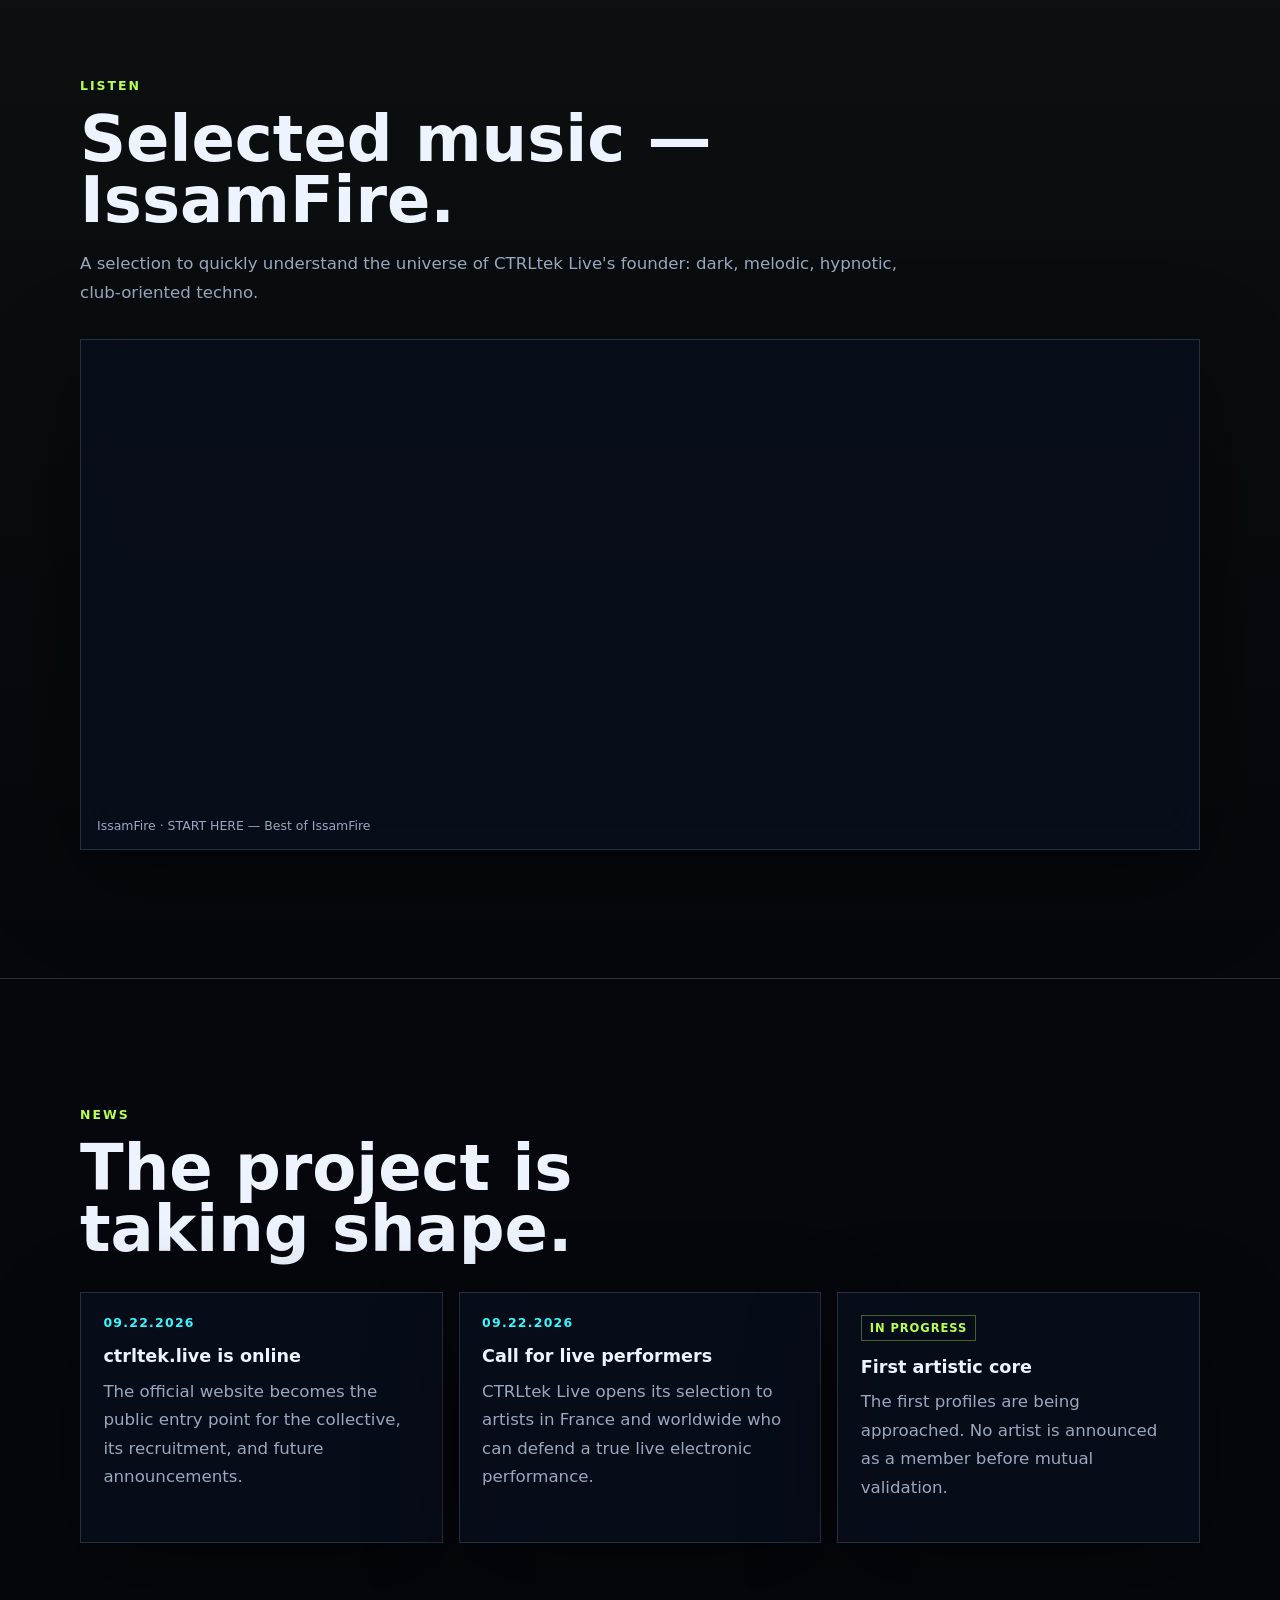
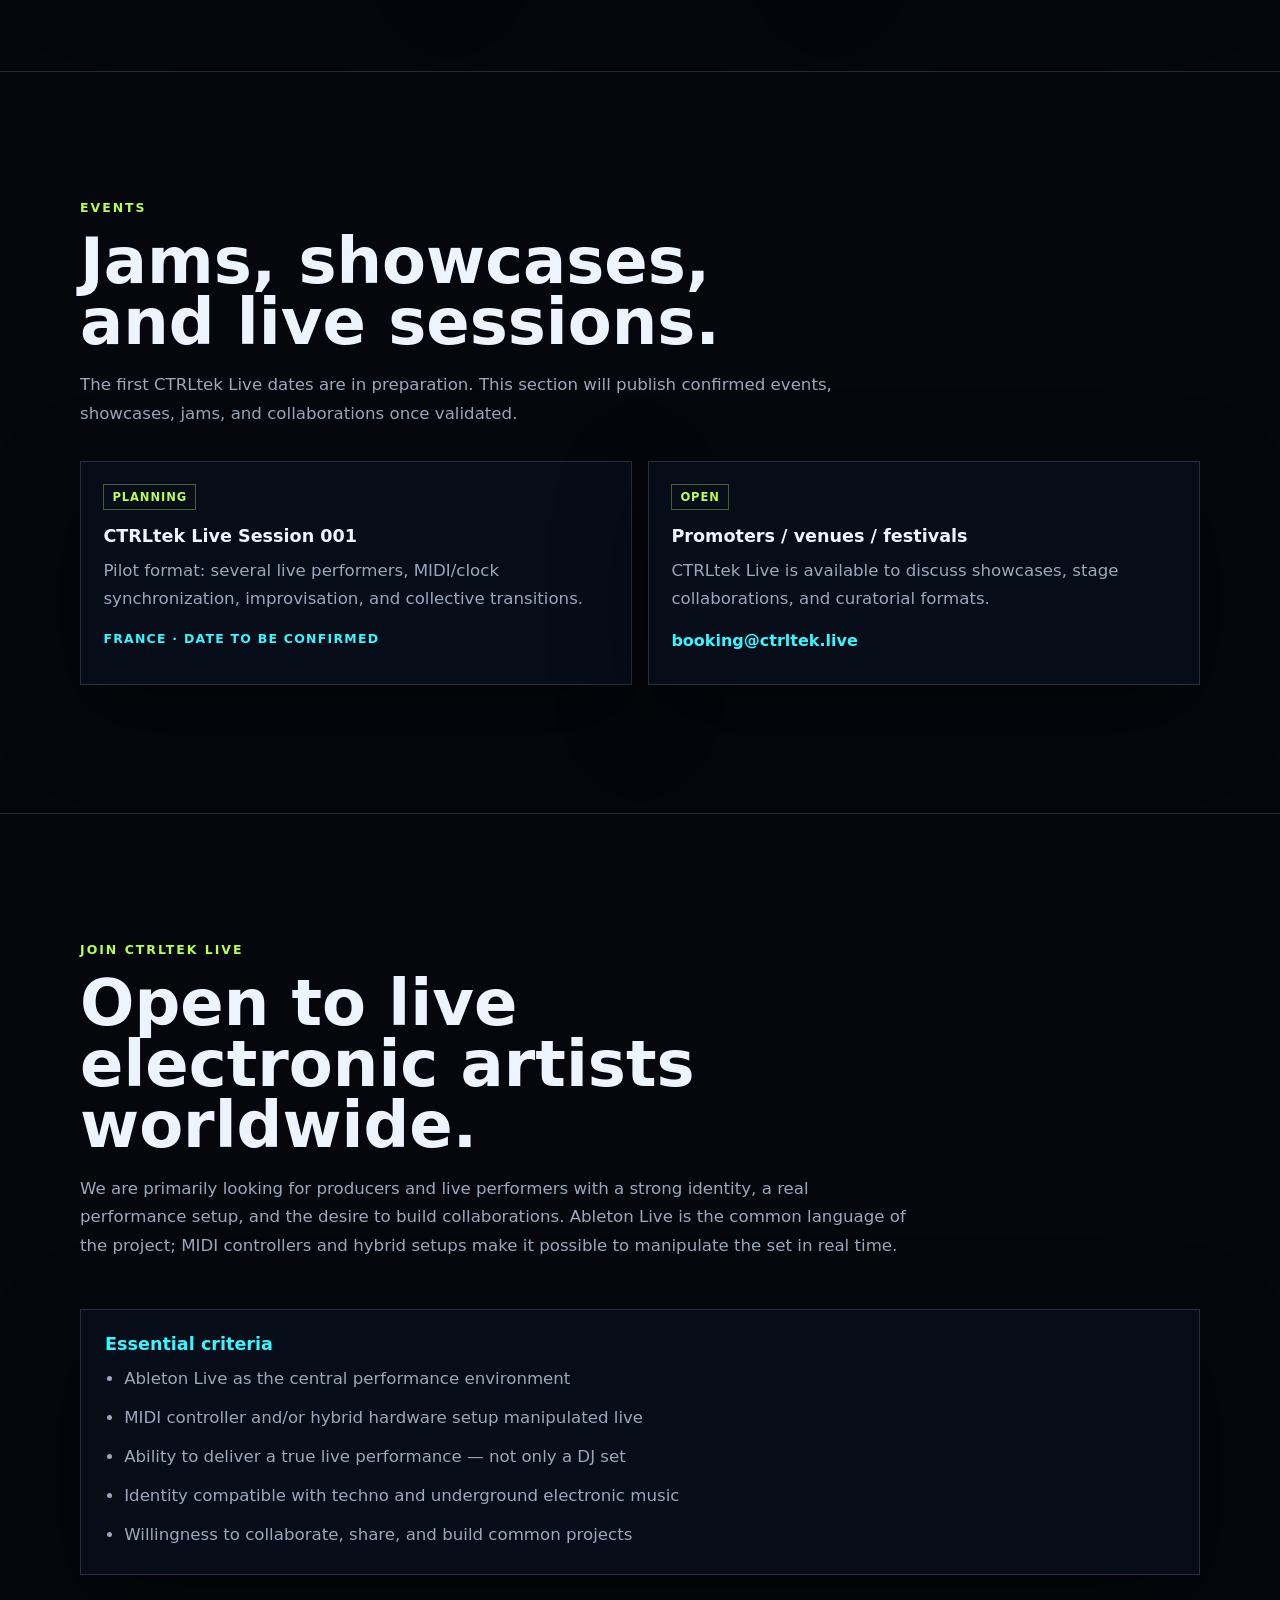
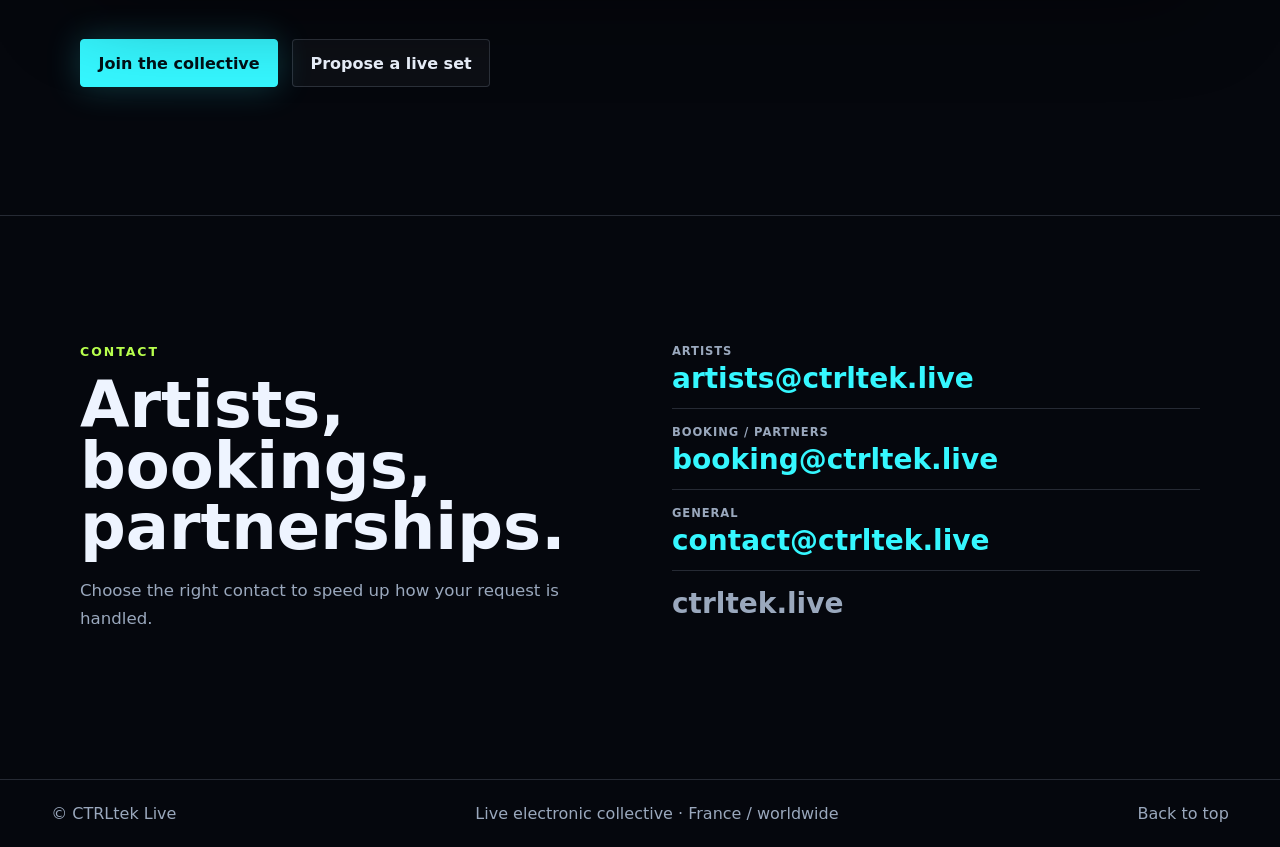
==== commit bc5695b5: "Use reliable CSS flags in language selector" ====
--- a/en/index.html
+++ b/en/index.html
@@ -28,7 +28,7 @@
       <a class="brand" href="#home" aria-label="CTRLtek Live home"><span class="brand-mark">CTRL</span><span>tek Live</span></a>
       <nav>
         <a href="#concept">Concept</a><a href="#founder">Founder</a><a href="#controllerism">Controllerism</a><a href="#listen">Listen</a><a href="#news">News</a><a href="#events">Events</a><a href="#join">Join</a><a href="#contact">Contact</a>
-        <span class="language-switch" aria-label="Language selector"><a href="../fr/" lang="fr">🇫🇷 <span>FR</span></a><a class="active" href="../en/" lang="en" aria-current="page">🇬🇧 <span>EN</span></a></span>
+        <span class="language-switch" aria-label="Language selector"><a href="../fr/" lang="fr"><span>FR</span></a><a class="active" href="../en/" lang="en" aria-current="page"><span>EN</span></a></span>
       </nav>
     </header>
 
--- a/styles.css
+++ b/styles.css
@@ -60,6 +60,57 @@
 }
 nav a, footer a { text-decoration: none; }
 nav a:hover, footer a:hover { color: var(--cyan); }
+.language-switch {
+  display: inline-flex;
+  align-items: center;
+  gap: 0.15rem;
+  padding: 0.2rem;
+  border: 1px solid var(--line);
+  border-radius: 4px;
+  background: rgba(255, 255, 255, 0.035);
+  white-space: nowrap;
+}
+.language-switch a {
+  display: inline-flex;
+  align-items: center;
+  gap: 0.35rem;
+  min-height: 2rem;
+  padding: 0.35rem 0.5rem;
+  border-radius: 3px;
+  color: var(--muted);
+  font-size: 0;
+  font-weight: 800;
+  line-height: 1;
+}
+.language-switch a span {
+  font-size: 0.78rem;
+}
+.language-switch a::before {
+  content: "";
+  display: block;
+  flex: 0 0 auto;
+  width: 1.25rem;
+  height: 0.82rem;
+  border: 1px solid rgba(255, 255, 255, 0.42);
+  border-radius: 1px;
+  box-shadow: 0 0 0 1px rgba(0, 0, 0, 0.28);
+}
+.language-switch a[lang="fr"]::before {
+  background: linear-gradient(to right, #0055a4 0 33.333%, #fff 33.333% 66.666%, #ef4135 66.666% 100%);
+}
+.language-switch a[lang="en"]::before {
+  background:
+    linear-gradient(33deg, transparent 43%, #fff 43% 48%, #c8102e 48% 52%, #fff 52% 57%, transparent 57%),
+    linear-gradient(-33deg, transparent 43%, #fff 43% 48%, #c8102e 48% 52%, #fff 52% 57%, transparent 57%),
+    linear-gradient(to right, transparent 40%, #fff 40% 44%, #c8102e 44% 56%, #fff 56% 60%, transparent 60%),
+    linear-gradient(to bottom, transparent 34%, #fff 34% 40%, #c8102e 40% 60%, #fff 60% 66%, transparent 66%),
+    #012169;
+}
+.language-switch a:hover,
+.language-switch a.active {
+  color: #021016;
+  background: var(--cyan);
+}
 
 .section-band {
   position: relative;
@@ -375,6 +426,7 @@
     flex-direction: column;
   }
   nav { width: 100%; overflow-x: auto; padding-bottom: 0.2rem; }
+  .language-switch { margin-left: auto; }
   .hero, .split, .founder-layout, .contact-layout, .principles, .news-grid, .event-grid, .credibility-grid, .video-grid {
     grid-template-columns: 1fr;
   }
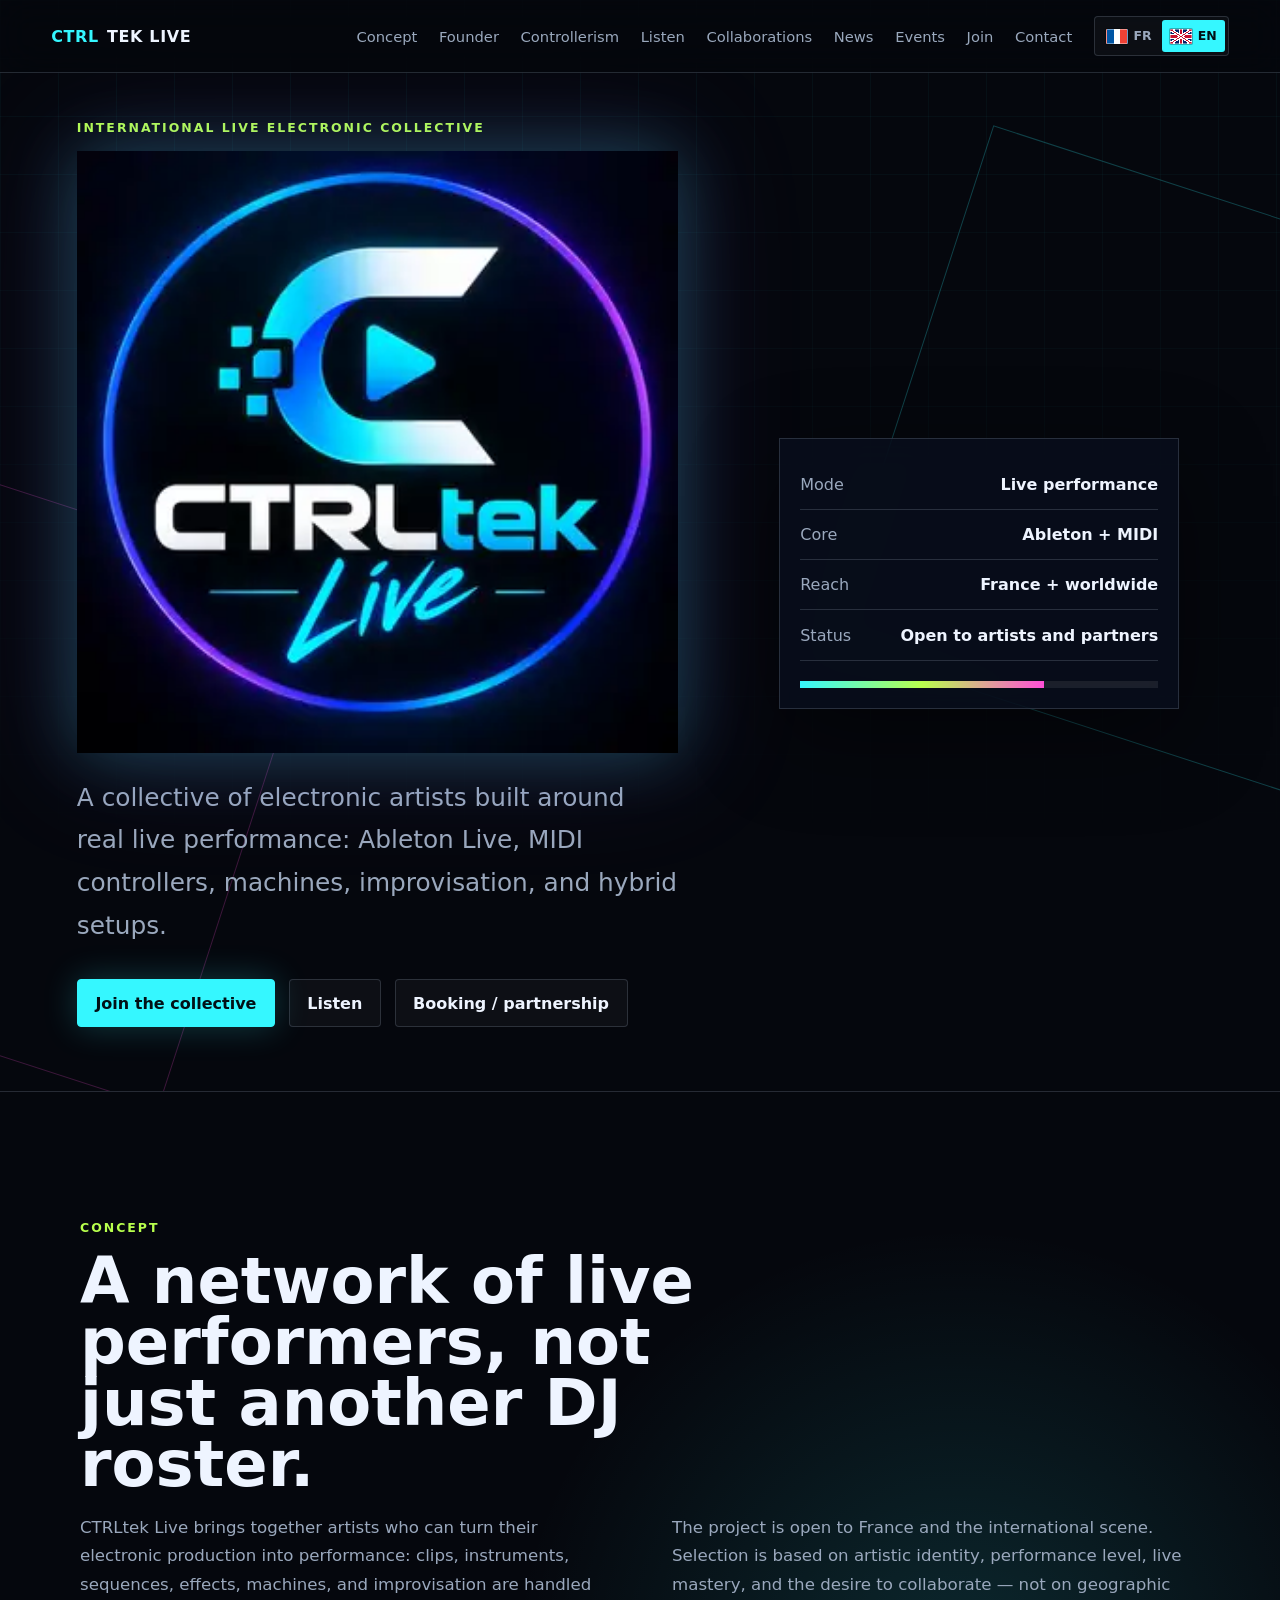
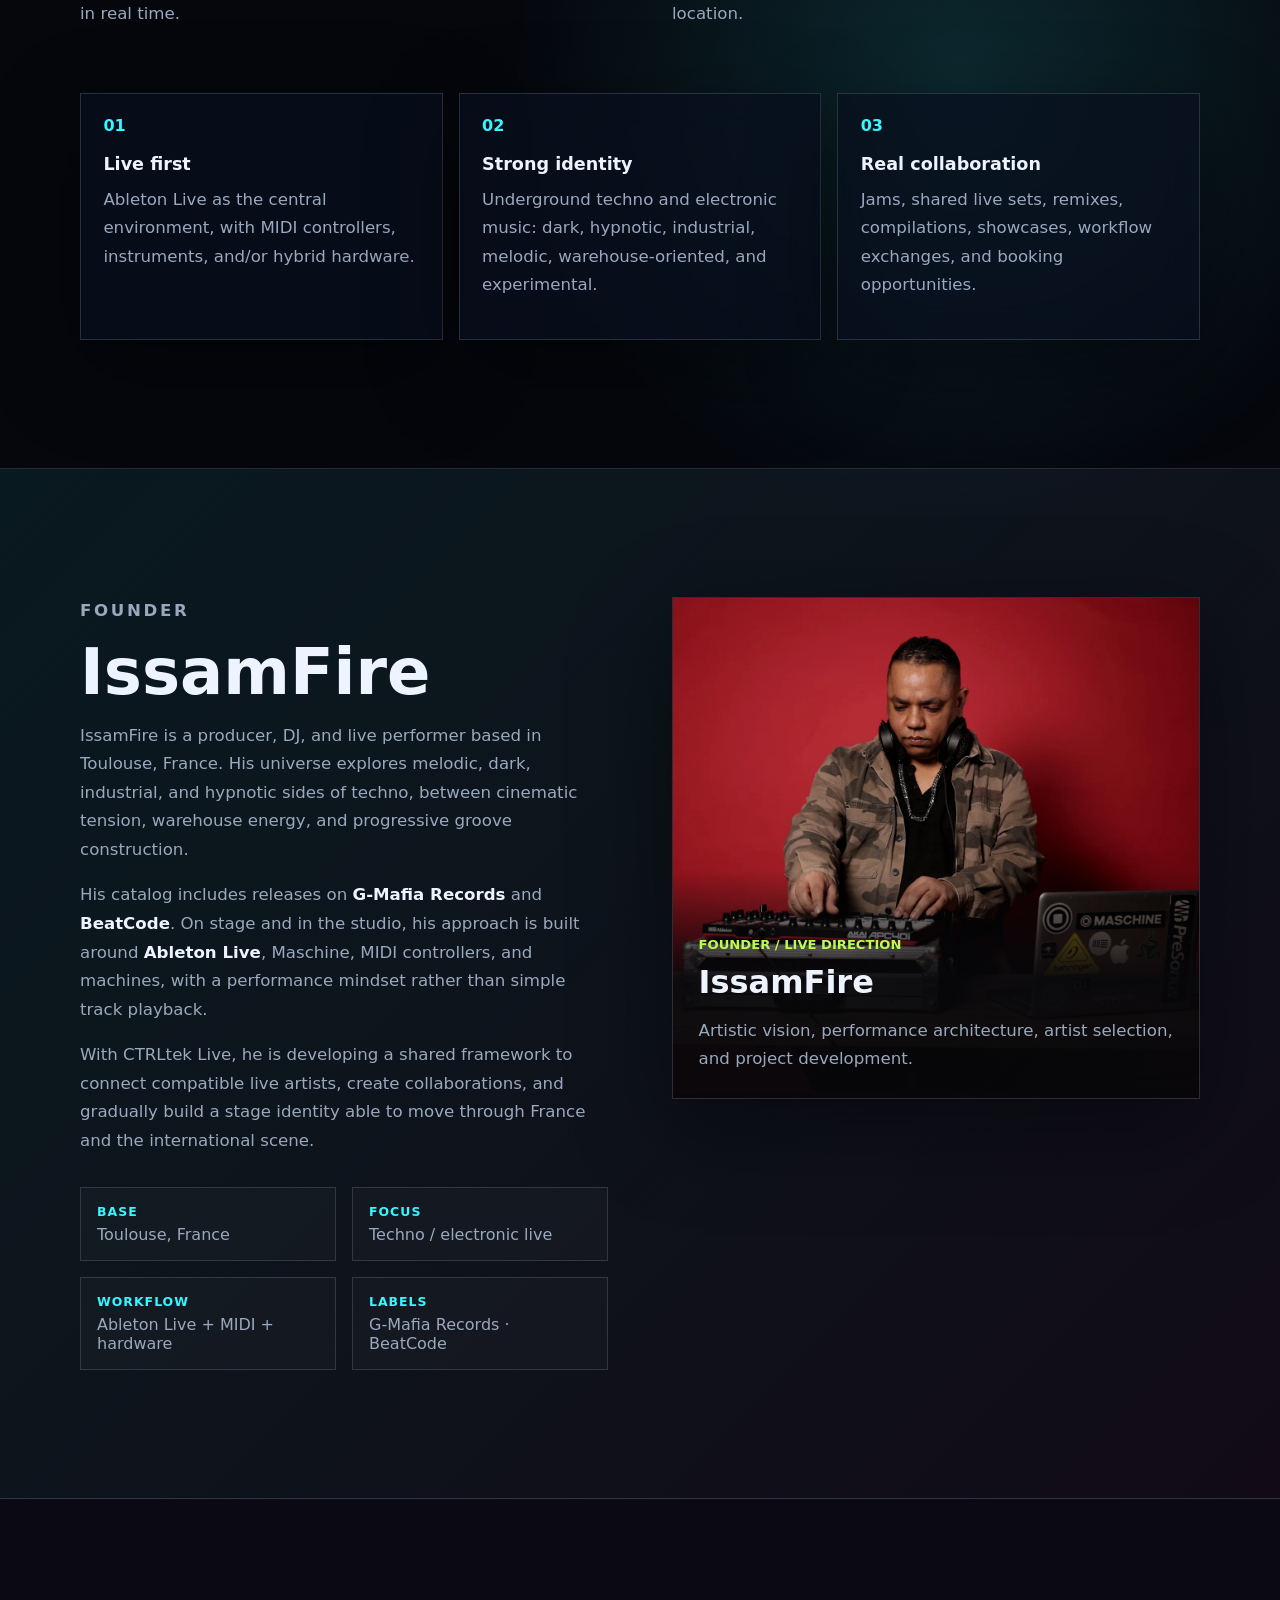
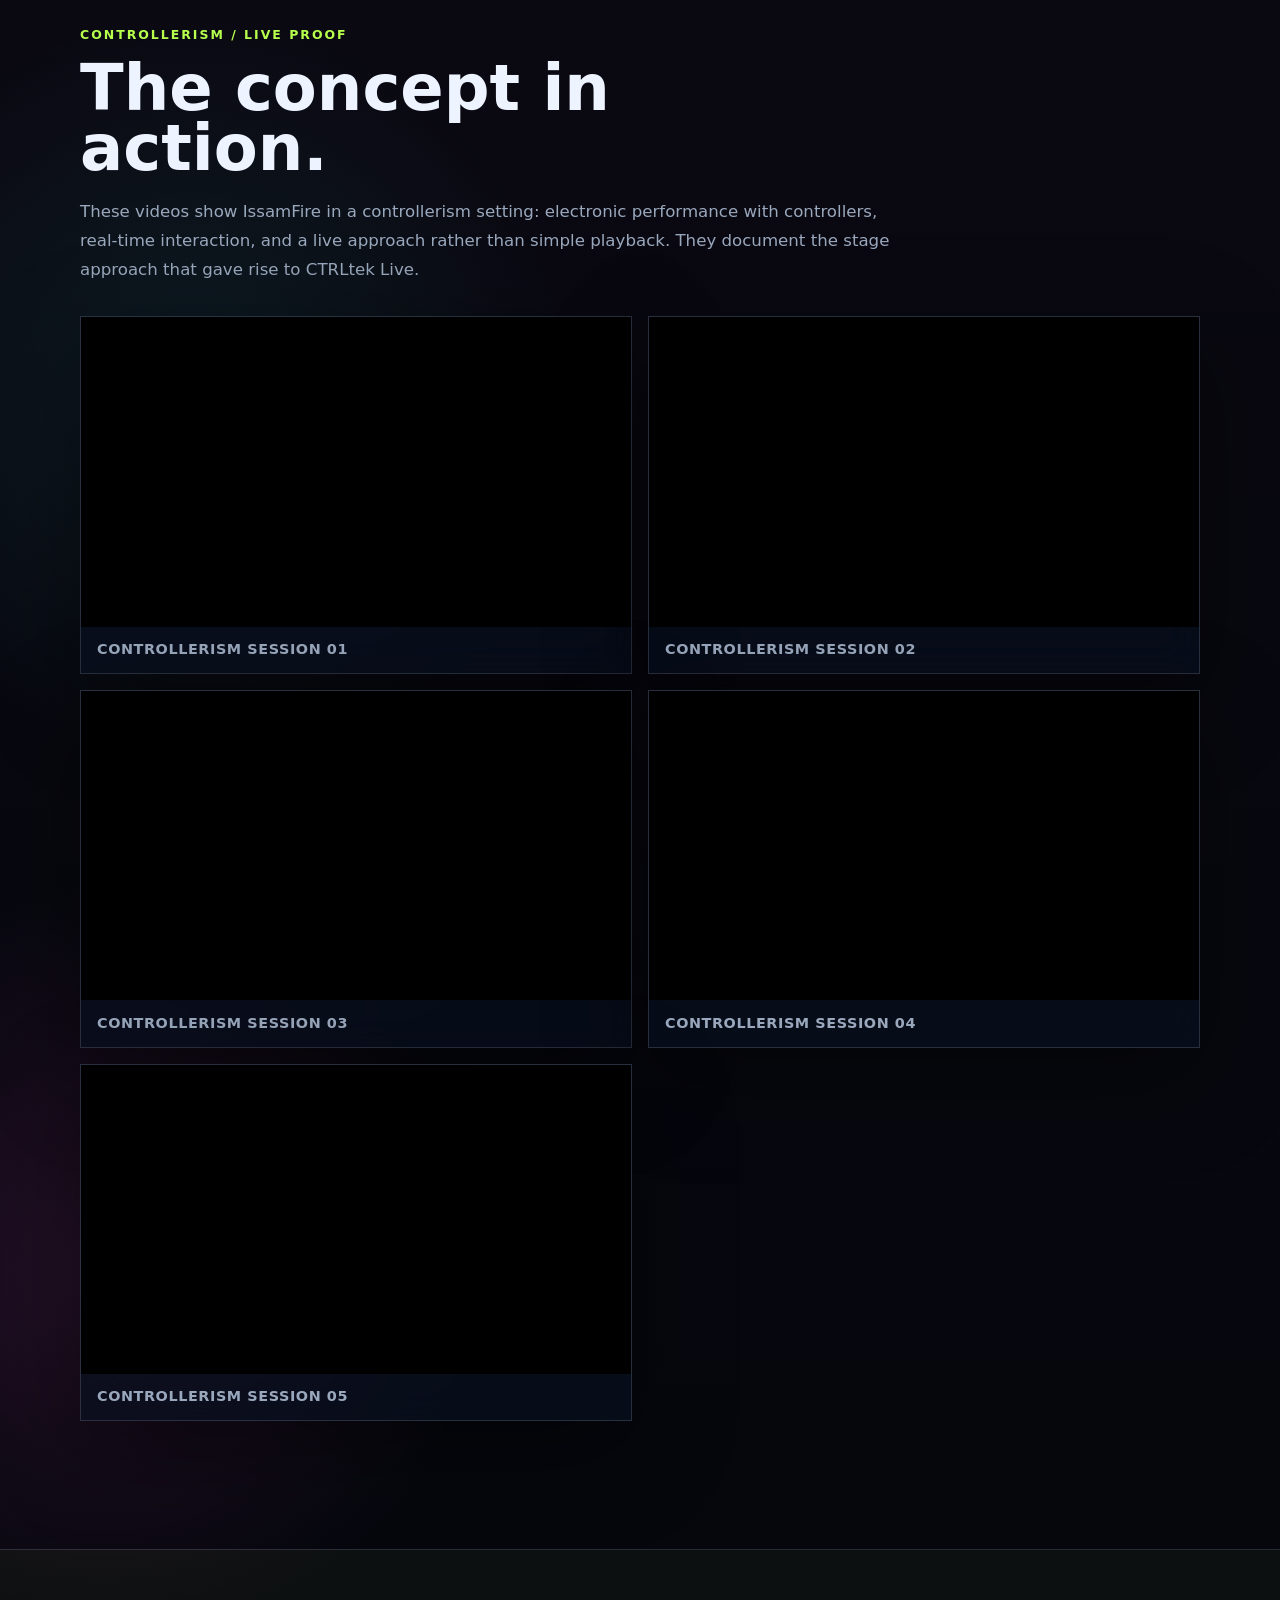
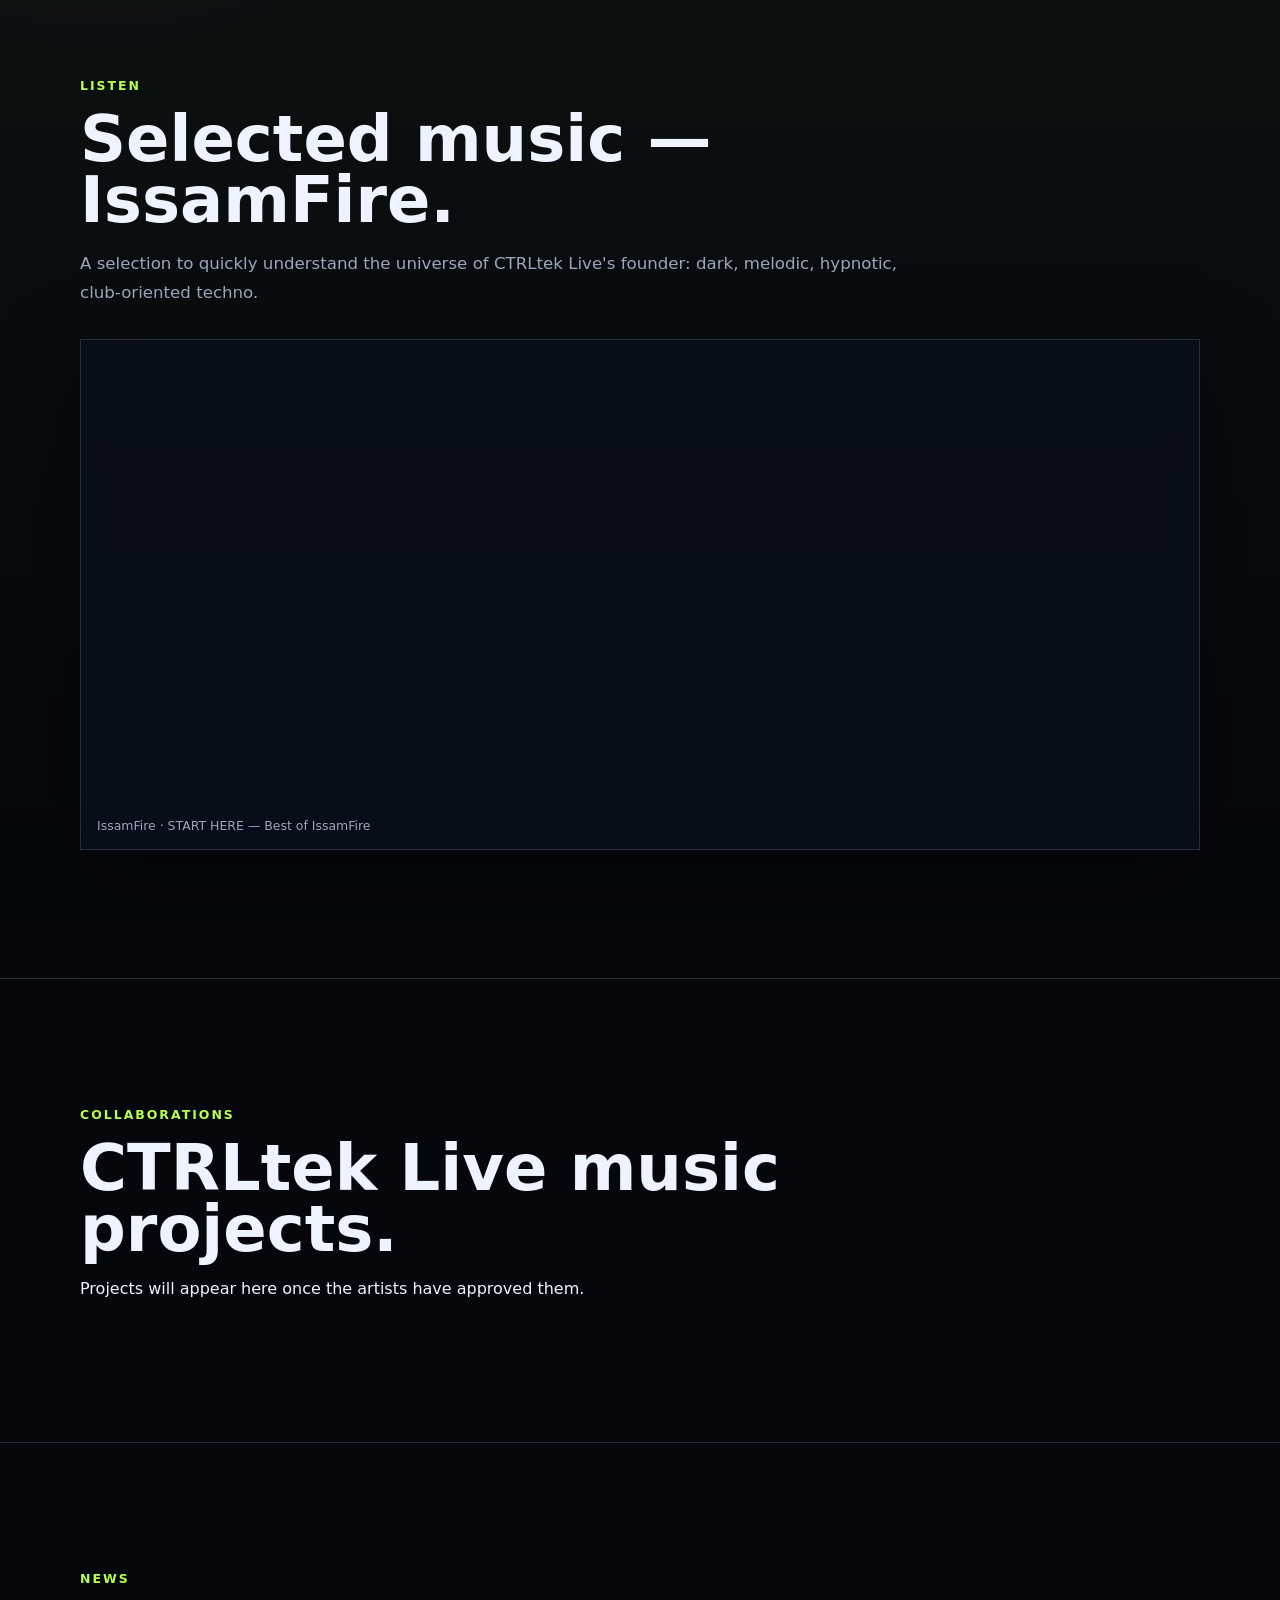
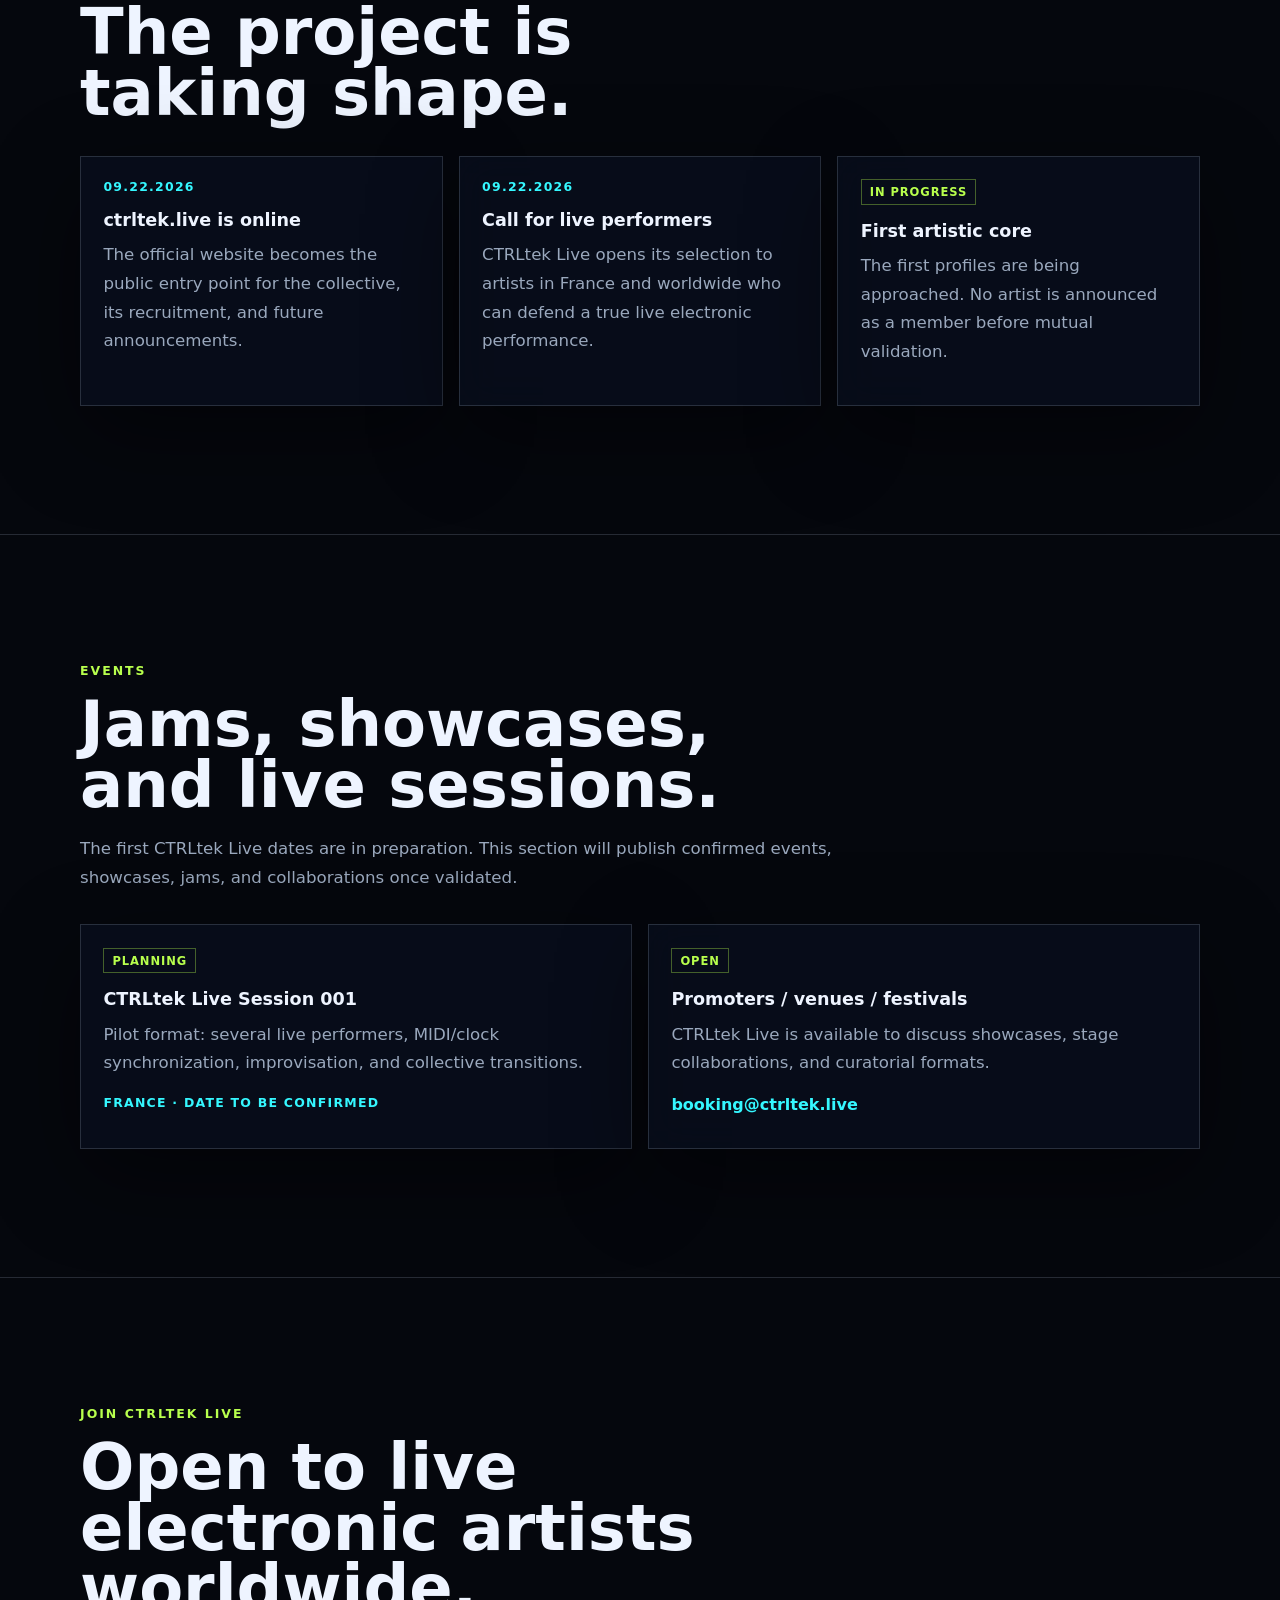
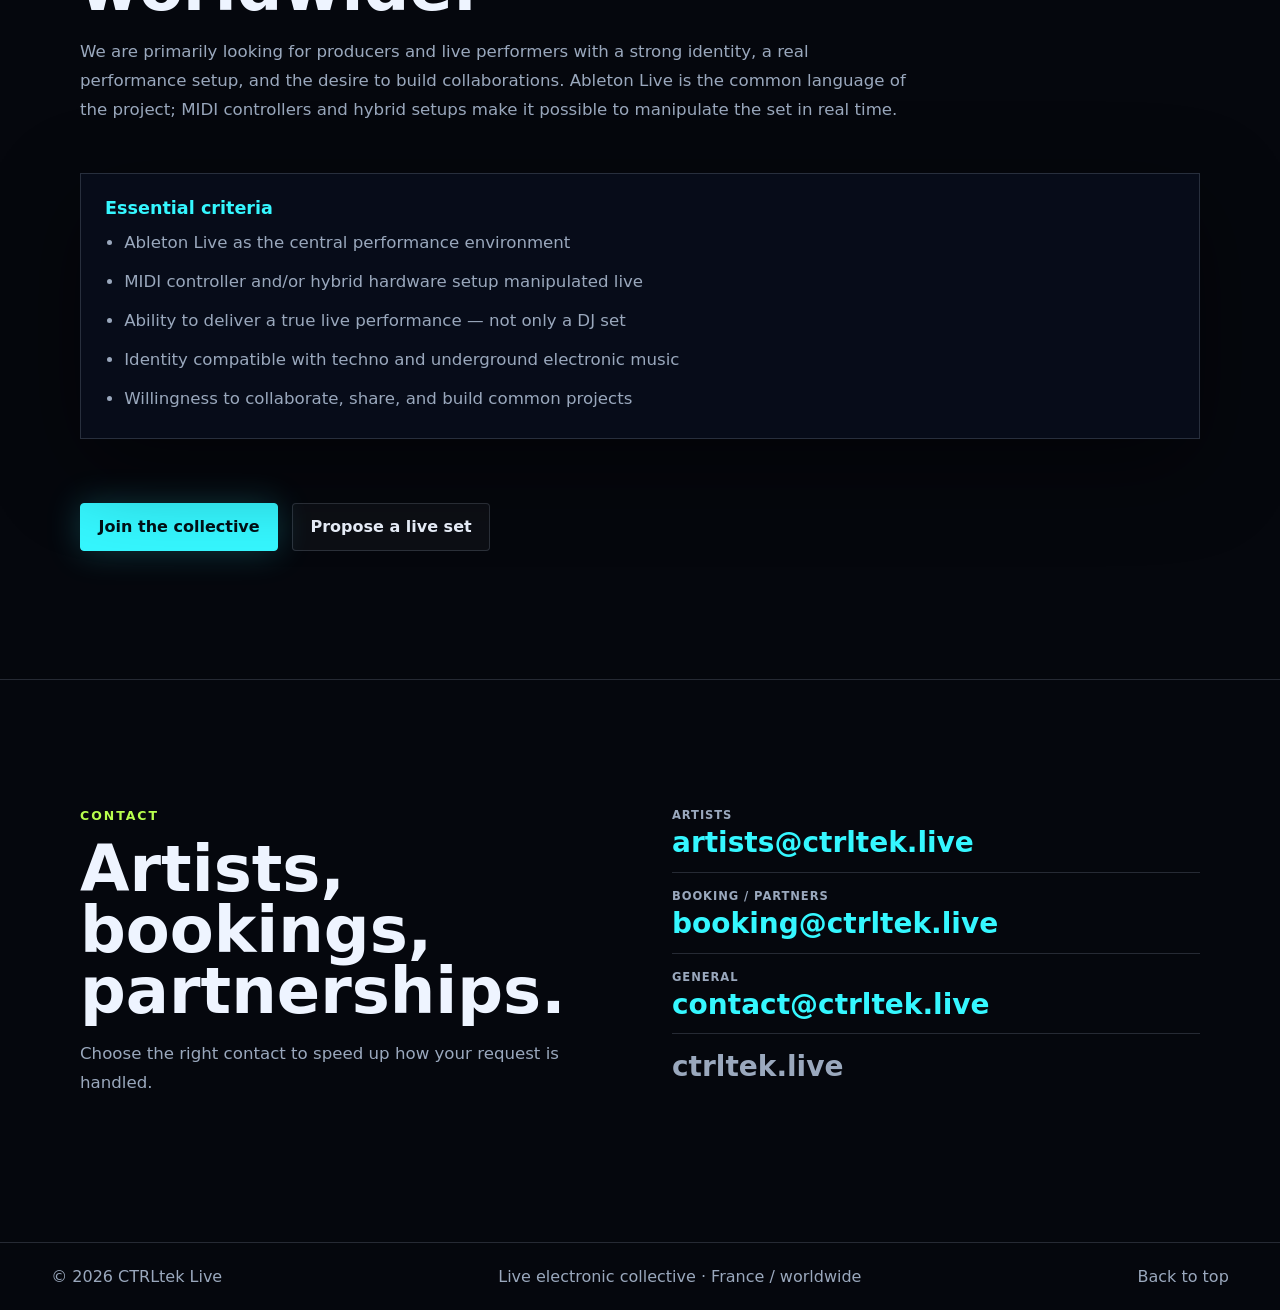
==== commit 8138b04a: "Add project collaboration publishing pipeline" ====
--- a/en/index.html
+++ b/en/index.html
@@ -14,7 +14,7 @@
     <link rel="alternate" hreflang="fr" href="https://ctrltek.live/fr/" />
     <link rel="alternate" hreflang="en" href="https://ctrltek.live/en/" />
     <link rel="alternate" hreflang="x-default" href="https://ctrltek.live/fr/" />
-    <link rel="stylesheet" href="../styles.css" />
+    <link rel="stylesheet" href="../styles.css?v=20260923-flags" />
     <style>
       .hero::before { display: none; }
       .hero-logo-main { display: block; width: min(100%, 38rem); height: auto; margin: 0 0 1.5rem; filter: drop-shadow(0 0 34px rgba(53, 247, 255, 0.24)) drop-shadow(0 0 58px rgba(143, 79, 255, 0.16)); }
@@ -27,7 +27,7 @@
     <header class="site-header" aria-label="Main navigation">
       <a class="brand" href="#home" aria-label="CTRLtek Live home"><span class="brand-mark">CTRL</span><span>tek Live</span></a>
       <nav>
-        <a href="#concept">Concept</a><a href="#founder">Founder</a><a href="#controllerism">Controllerism</a><a href="#listen">Listen</a><a href="#news">News</a><a href="#events">Events</a><a href="#join">Join</a><a href="#contact">Contact</a>
+        <a href="#concept">Concept</a><a href="#founder">Founder</a><a href="#controllerism">Controllerism</a><a href="#listen">Listen</a><a href="#collaborations">Collaborations</a><a href="#news">News</a><a href="#events">Events</a><a href="#join">Join</a><a href="#contact">Contact</a>
         <span class="language-switch" aria-label="Language selector"><a href="../fr/" lang="fr"><span>FR</span></a><a class="active" href="../en/" lang="en" aria-current="page"><span>EN</span></a></span>
       </nav>
     </header>
@@ -55,6 +55,8 @@
 
       <section id="listen" class="section-band listen"><div class="section-inner"><p class="eyebrow">Listen</p><h2>Selected music — IssamFire.</h2><p class="wide-copy">A selection to quickly understand the universe of CTRLtek Live's founder: dark, melodic, hypnotic, club-oriented techno.</p><div class="soundcloud-frame"><iframe width="100%" height="450" scrolling="no" frameborder="no" allow="autoplay; encrypted-media" title="START HERE — Best of IssamFire on SoundCloud" src="https://w.soundcloud.com/player/?url=https%3A//api.soundcloud.com/playlists/soundcloud%253Aplaylists%253A2248486841&color=%23ff5500&auto_play=false&hide_related=false&show_comments=true&show_user=true&show_reposts=false&show_teaser=true"></iframe><div class="soundcloud-credit"><a href="https://soundcloud.com/issamfire" title="IssamFire" target="_blank" rel="noreferrer">IssamFire</a><span> · </span><a href="https://soundcloud.com/issamfire/sets/start-here-best-of-issamfire" title="START HERE — Best of IssamFire" target="_blank" rel="noreferrer">START HERE — Best of IssamFire</a></div></div></div></section>
 
+      <section id="collaborations" class="section-band collaborations"><div class="section-inner"><p class="eyebrow">Collaborations</p><h2>CTRLtek Live music projects.</h2><div class="collaboration-grid" data-collaborations aria-live="polite"><p>Projects will appear here once the artists have approved them.</p></div></div></section>
+
       <section id="news" class="section-band news"><div class="section-inner"><p class="eyebrow">News</p><h2>The project is taking shape.</h2><div class="news-grid"><article class="content-card"><time datetime="2026-09-22">09.22.2026</time><h3>ctrltek.live is online</h3><p>The official website becomes the public entry point for the collective, its recruitment, and future announcements.</p></article><article class="content-card"><time datetime="2026-09-22">09.22.2026</time><h3>Call for live performers</h3><p>CTRLtek Live opens its selection to artists in France and worldwide who can defend a true live electronic performance.</p></article><article class="content-card"><span class="status-pill">In progress</span><h3>First artistic core</h3><p>The first profiles are being approached. No artist is announced as a member before mutual validation.</p></article></div></div></section>
 
       <section id="events" class="section-band events"><div class="section-inner"><p class="eyebrow">Events</p><h2>Jams, showcases, and live sessions.</h2><p class="wide-copy">The first CTRLtek Live dates are in preparation. This section will publish confirmed events, showcases, jams, and collaborations once validated.</p><div class="event-grid"><article class="content-card event-card"><span class="status-pill">Planning</span><h3>CTRLtek Live Session 001</h3><p>Pilot format: several live performers, MIDI/clock synchronization, improvisation, and collective transitions.</p><span class="event-meta">France · date to be confirmed</span></article><article class="content-card event-card"><span class="status-pill">Open</span><h3>Promoters / venues / festivals</h3><p>CTRLtek Live is available to discuss showcases, stage collaborations, and curatorial formats.</p><a class="text-link" href="mailto:booking@ctrltek.live?subject=Booking%20%2F%20partnership%20-%20CTRLtek%20Live">booking@ctrltek.live</a></article></div></div></section>
--- a/styles.css
+++ b/styles.css
@@ -451,3 +451,6 @@
   .soundcloud-frame { padding: .6rem; }
   footer { flex-direction: column; }
 }
+.collaboration-grid { display: grid; grid-template-columns: repeat(auto-fit, minmax(min(100%, 19rem), 1fr)); gap: 1.25rem; }
+.collaboration-card img { display: block; width: 100%; aspect-ratio: 16 / 10; object-fit: cover; border-radius: .5rem; margin-bottom: 1rem; }
+.collaboration-artists { font-weight: 700; }
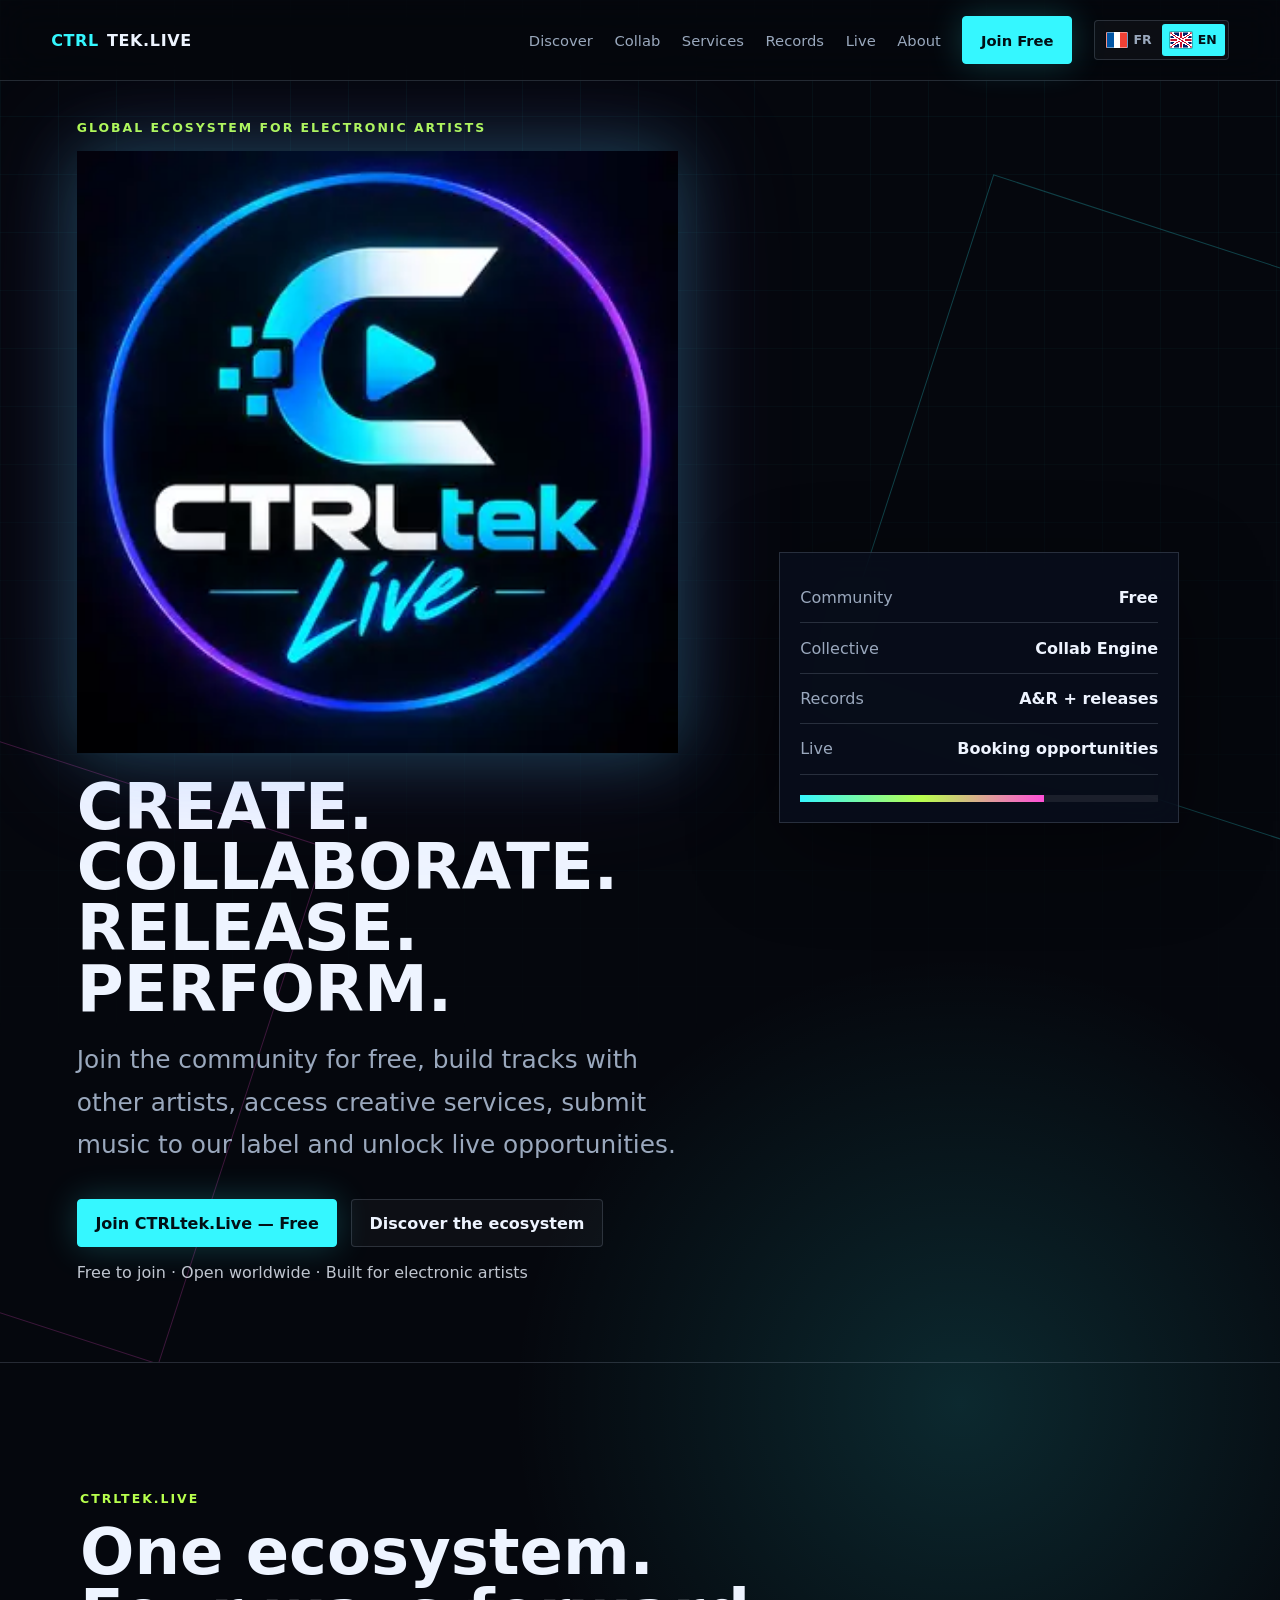
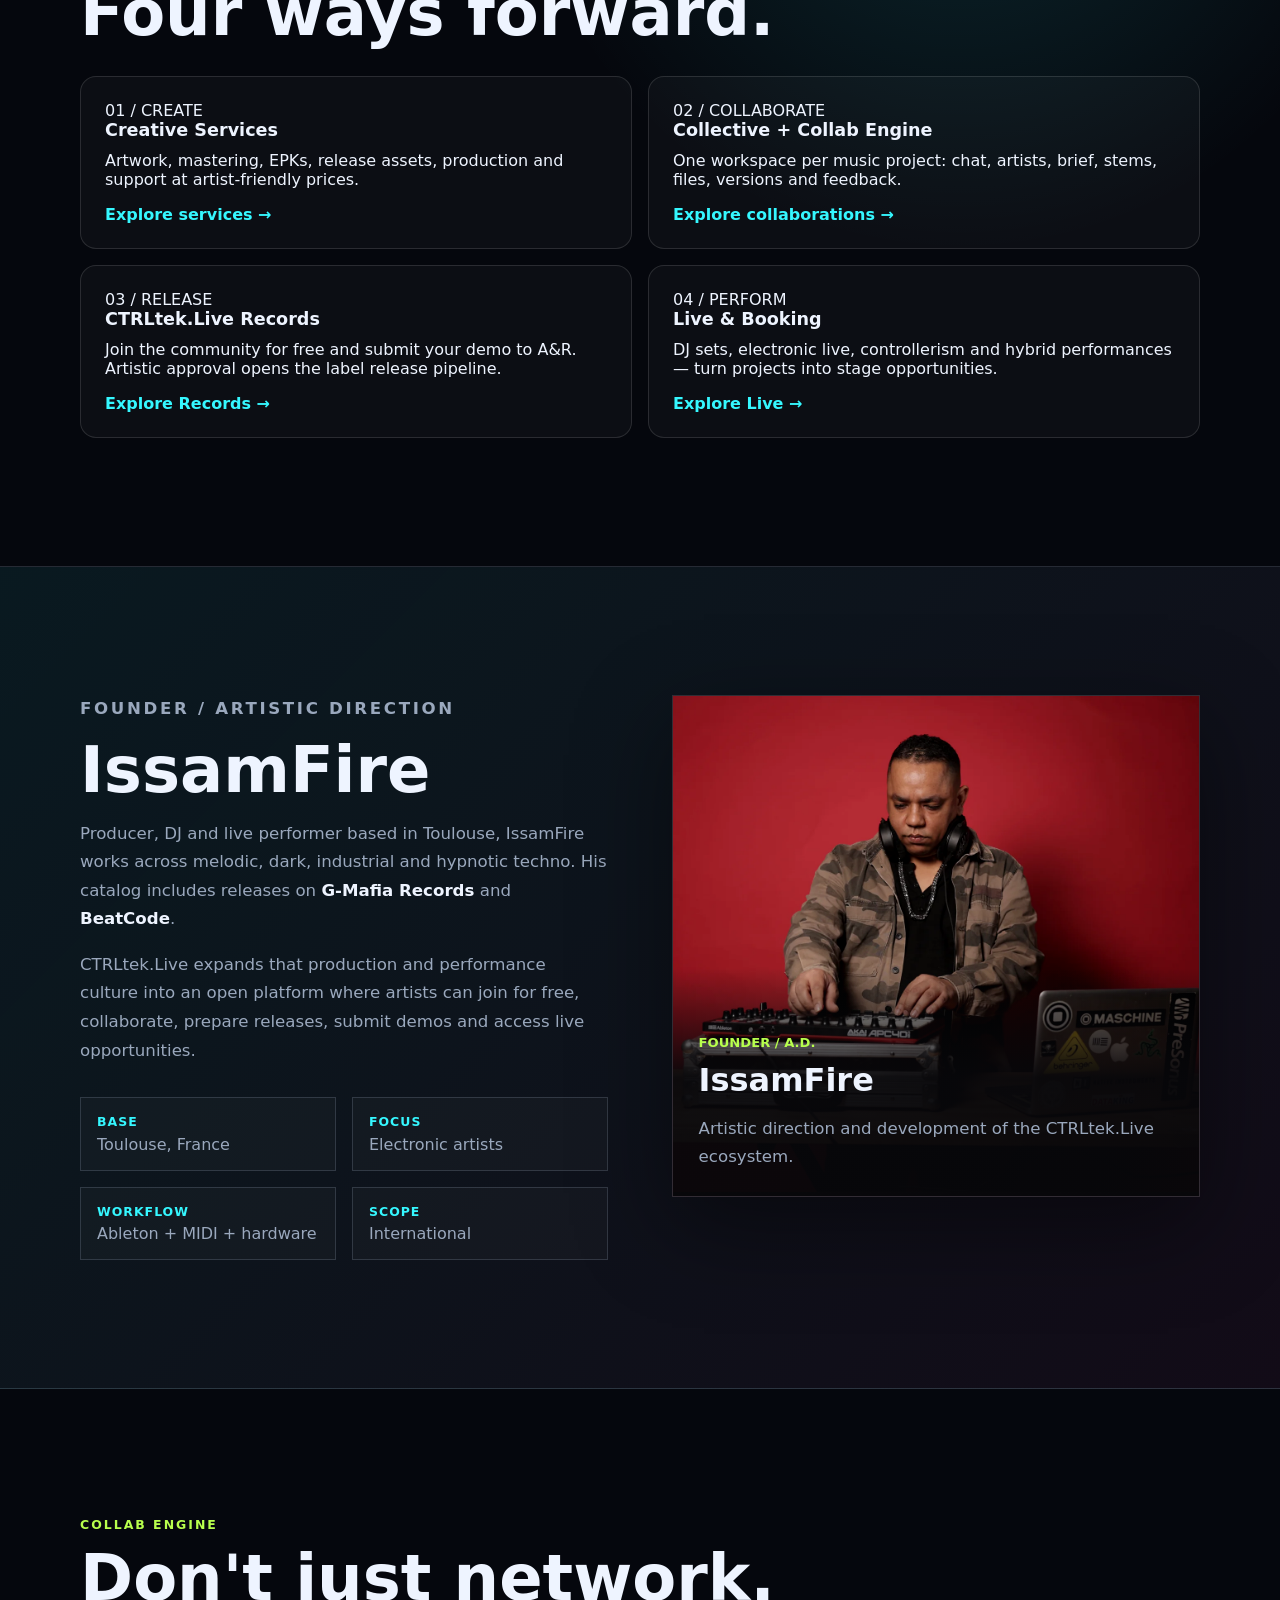
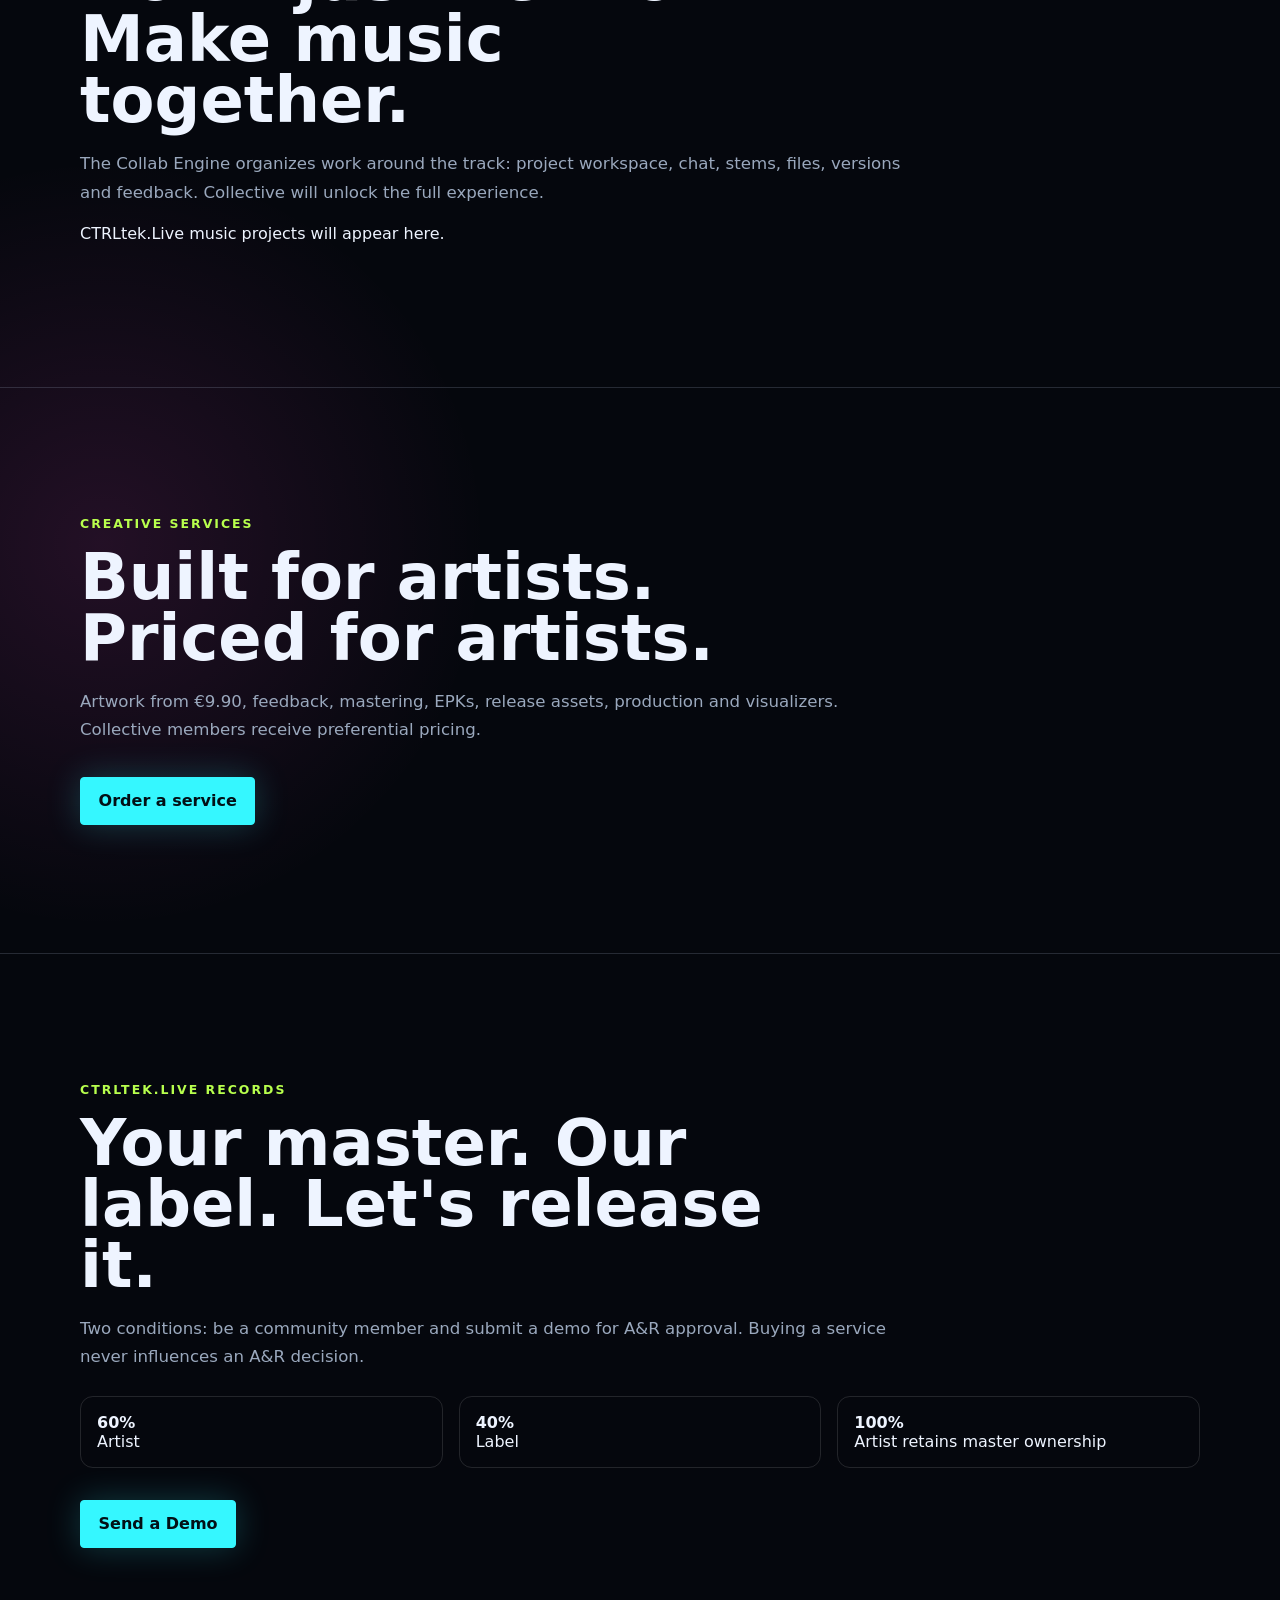
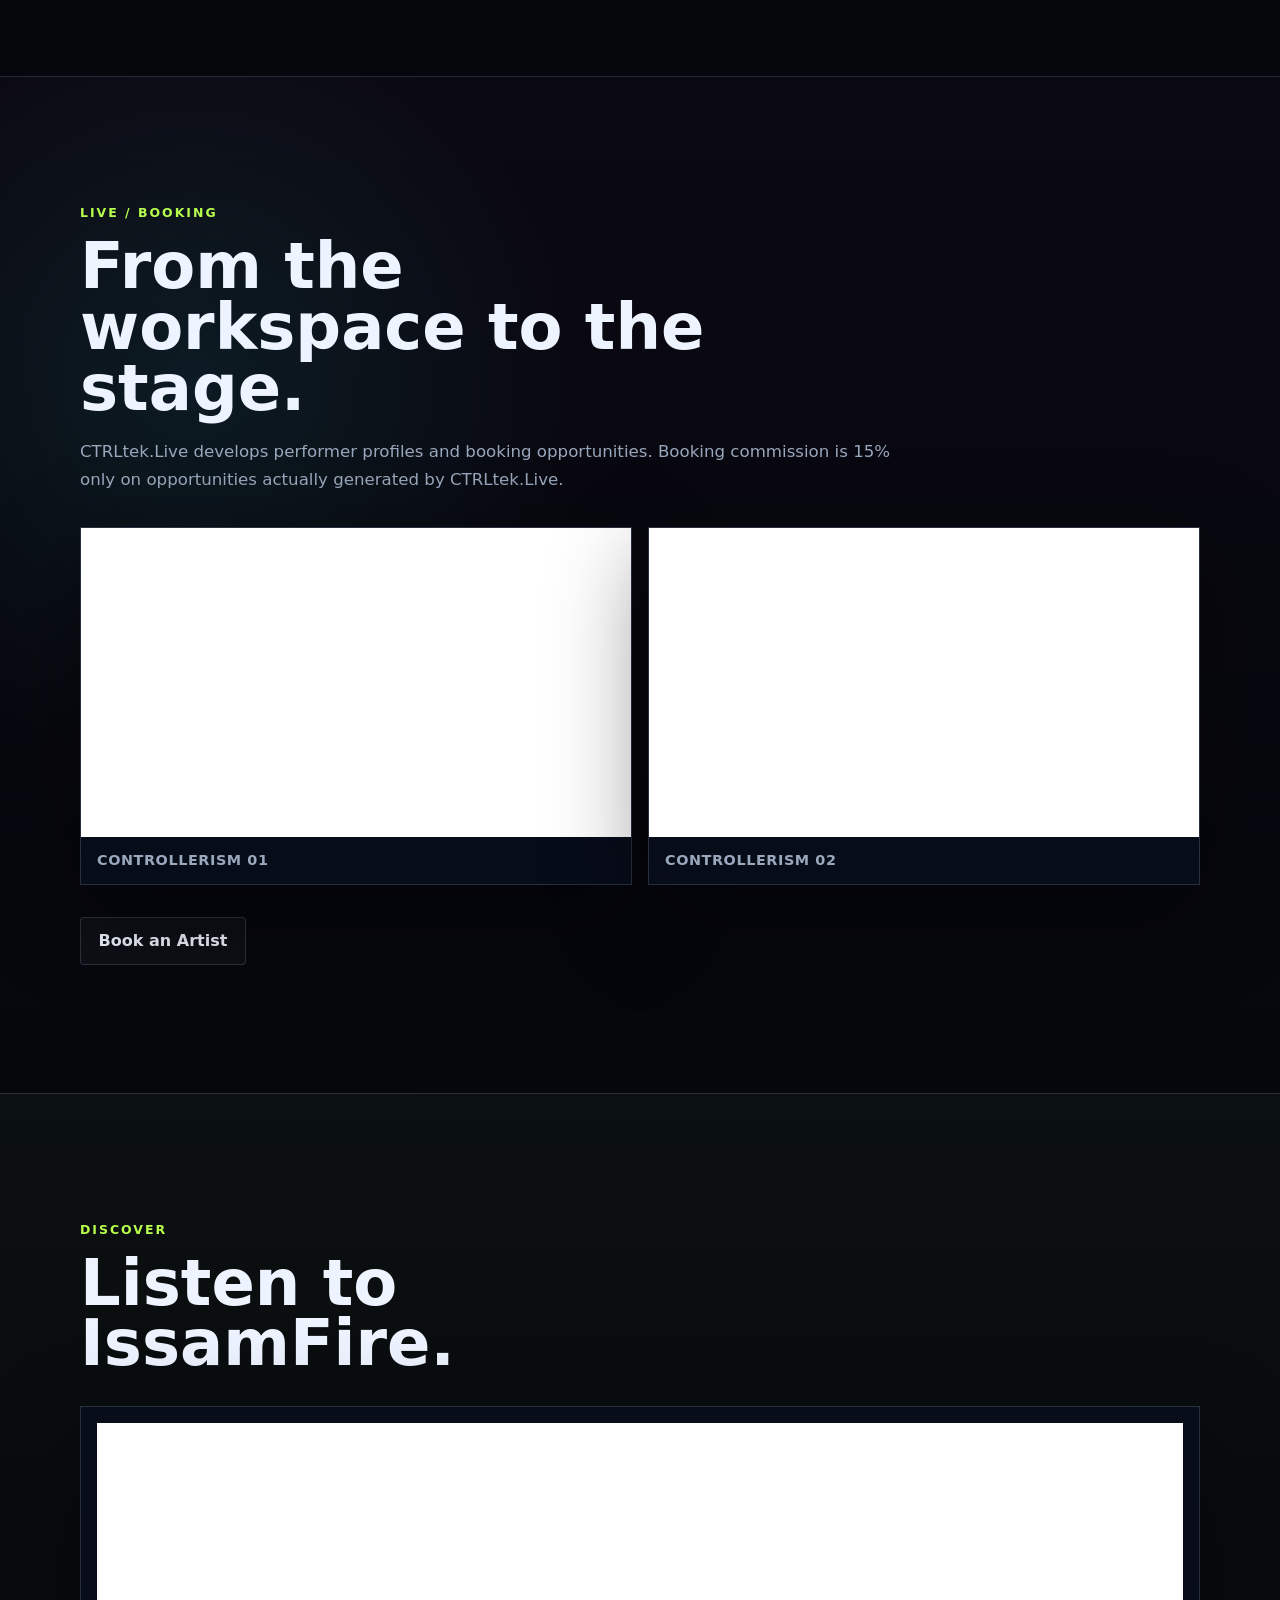
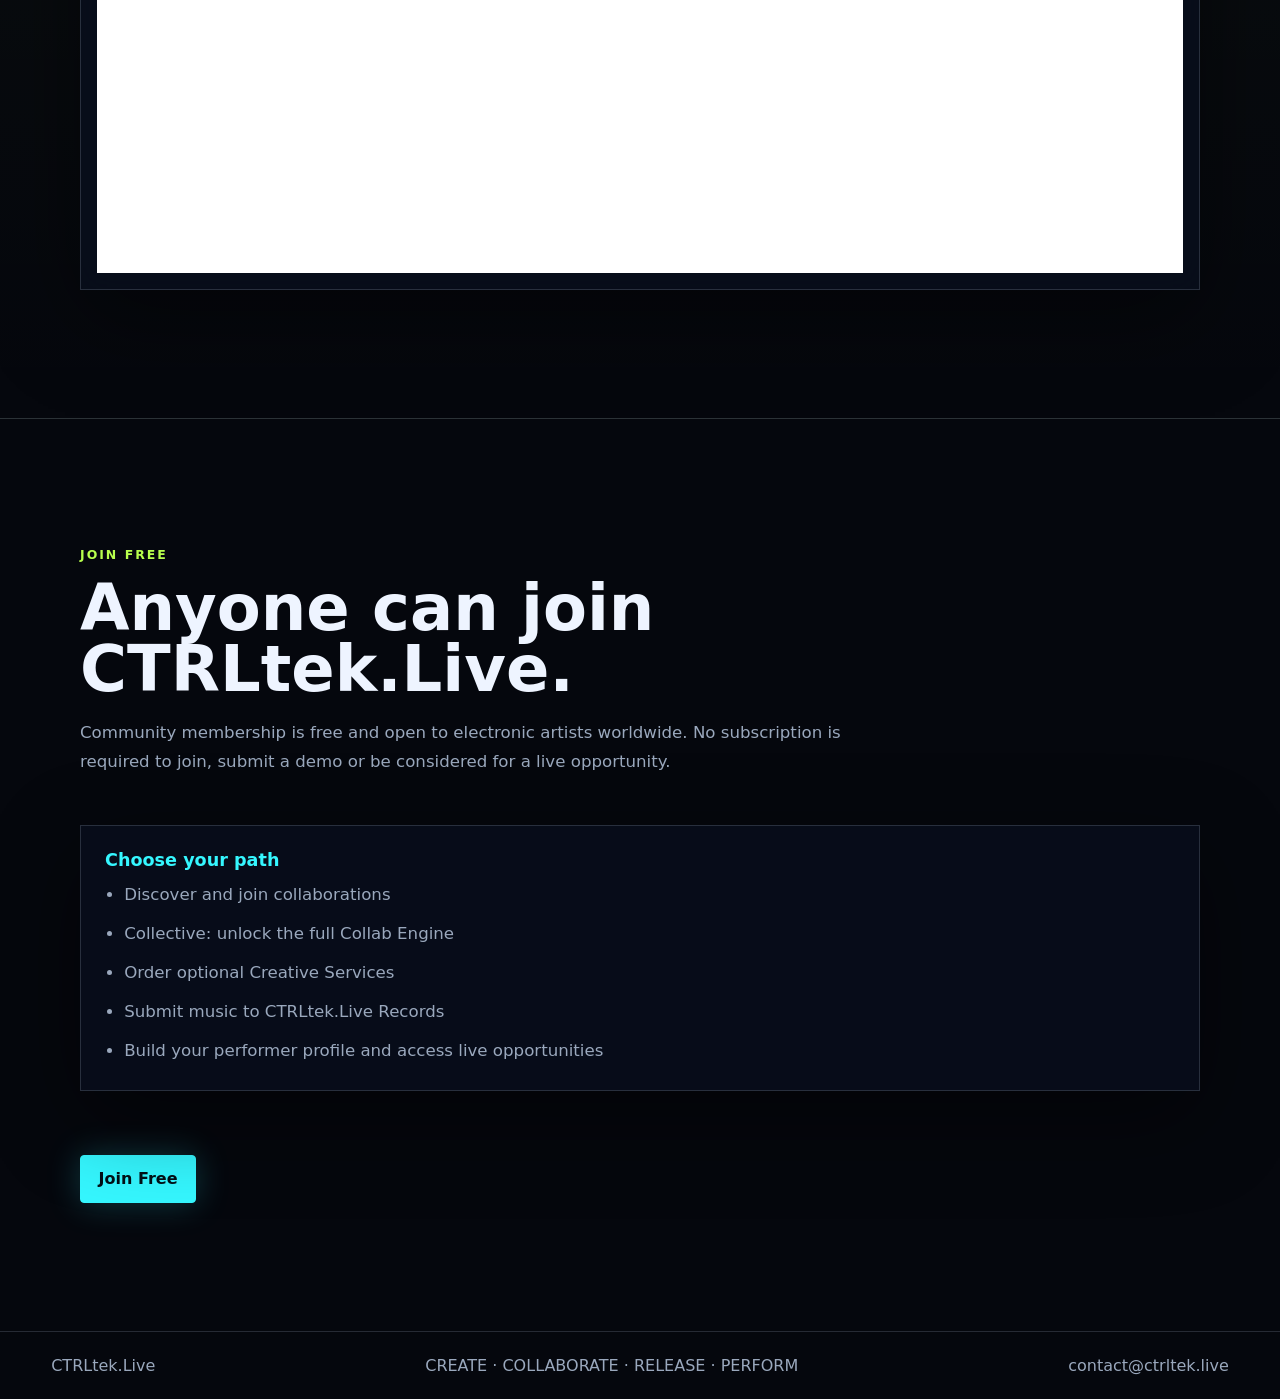
==== commit 0f7c980b: "feat: reframe English home around CTRLtek ecosystem" ====
--- a/en/index.html
+++ b/en/index.html
@@ -1,71 +1,12 @@
 <!doctype html>
-<html lang="en">
-  <head>
-    <meta charset="utf-8" />
-    <meta name="viewport" content="width=device-width, initial-scale=1" />
-    <title>CTRLtek Live | International Live Electronic Collective</title>
-    <meta name="description" content="CTRLtek Live is an international collective of live electronic artists founded by IssamFire: Ableton Live, MIDI controllers, machines, and hybrid performances." />
-    <meta property="og:title" content="CTRLtek Live" />
-    <meta property="og:description" content="International live electronic collective — Ableton Live, MIDI controllers, machines, and hybrid performance." />
-    <meta property="og:type" content="website" />
-    <meta property="og:url" content="https://ctrltek.live/en/" />
-    <meta name="theme-color" content="#05070d" />
-    <link rel="canonical" href="https://ctrltek.live/en/" />
-    <link rel="alternate" hreflang="fr" href="https://ctrltek.live/fr/" />
-    <link rel="alternate" hreflang="en" href="https://ctrltek.live/en/" />
-    <link rel="alternate" hreflang="x-default" href="https://ctrltek.live/fr/" />
-    <link rel="stylesheet" href="../styles.css?v=20260923-flags" />
-    <style>
-      .hero::before { display: none; }
-      .hero-logo-main { display: block; width: min(100%, 38rem); height: auto; margin: 0 0 1.5rem; filter: drop-shadow(0 0 34px rgba(53, 247, 255, 0.24)) drop-shadow(0 0 58px rgba(143, 79, 255, 0.16)); }
-      .hero .live-panel { align-self: center; margin-top: 0; }
-      .sr-only { position: absolute; width: 1px; height: 1px; padding: 0; margin: -1px; overflow: hidden; clip: rect(0, 0, 0, 0); white-space: nowrap; border: 0; }
-      @media (max-width: 820px) { .hero-logo-main { width: min(82vw, 26rem); margin-bottom: 1.25rem; } }
-    </style>
-  </head>
-  <body>
-    <header class="site-header" aria-label="Main navigation">
-      <a class="brand" href="#home" aria-label="CTRLtek Live home"><span class="brand-mark">CTRL</span><span>tek Live</span></a>
-      <nav>
-        <a href="#concept">Concept</a><a href="#founder">Founder</a><a href="#controllerism">Controllerism</a><a href="#listen">Listen</a><a href="#collaborations">Collaborations</a><a href="#news">News</a><a href="#events">Events</a><a href="#join">Join</a><a href="#contact">Contact</a>
-        <span class="language-switch" aria-label="Language selector"><a href="../fr/" lang="fr"><span>FR</span></a><a class="active" href="../en/" lang="en" aria-current="page"><span>EN</span></a></span>
-      </nav>
-    </header>
-
-    <main>
-      <section id="home" class="hero section-band">
-        <div class="hero-grid" aria-hidden="true"></div><div class="signal-orbit signal-one"></div><div class="signal-orbit signal-two"></div>
-        <div class="hero-content">
-          <p class="eyebrow">International live electronic collective</p>
-          <h1 class="sr-only">CTRLtek Live</h1>
-          <img class="hero-logo-main" src="../assets/ctrltek-live-logo.webp" alt="CTRLtek Live" width="1024" height="1024" />
-          <p class="hero-copy">A collective of electronic artists built around real live performance: Ableton Live, MIDI controllers, machines, improvisation, and hybrid setups.</p>
-          <div class="hero-actions"><a class="button primary" href="#join">Join the collective</a><a class="button ghost" href="#listen">Listen</a><a class="button ghost" href="mailto:booking@ctrltek.live?subject=Booking%20%2F%20partnership%20-%20CTRLtek%20Live">Booking / partnership</a></div>
-        </div>
-        <aside class="live-panel" aria-label="CTRLtek Live signal">
-          <div class="panel-row"><span>Mode</span><strong>Live performance</strong></div><div class="panel-row"><span>Core</span><strong>Ableton + MIDI</strong></div><div class="panel-row"><span>Reach</span><strong>France + worldwide</strong></div><div class="panel-row"><span>Status</span><strong>Open to artists and partners</strong></div><div class="meter" aria-hidden="true"><span></span></div>
-        </aside>
-      </section>
-
-      <section id="concept" class="section-band concept"><div class="section-inner"><p class="eyebrow">Concept</p><h2>A network of live performers, not just another DJ roster.</h2><div class="split"><p>CTRLtek Live brings together artists who can turn their electronic production into performance: clips, instruments, sequences, effects, machines, and improvisation are handled in real time.</p><p>The project is open to France and the international scene. Selection is based on artistic identity, performance level, live mastery, and the desire to collaborate — not on geographic location.</p></div><div class="principles"><article><span>01</span><h3>Live first</h3><p>Ableton Live as the central environment, with MIDI controllers, instruments, and/or hybrid hardware.</p></article><article><span>02</span><h3>Strong identity</h3><p>Underground techno and electronic music: dark, hypnotic, industrial, melodic, warehouse-oriented, and experimental.</p></article><article><span>03</span><h3>Real collaboration</h3><p>Jams, shared live sets, remixes, compilations, showcases, workflow exchanges, and booking opportunities.</p></article></div></div></section>
-
-      <section id="founder" class="section-band founder"><div class="section-inner founder-layout"><div class="founder-copy"><p class="eyebrow">Founder</p><h2>IssamFire</h2><p>IssamFire is a producer, DJ, and live performer based in Toulouse, France. His universe explores melodic, dark, industrial, and hypnotic sides of techno, between cinematic tension, warehouse energy, and progressive groove construction.</p><p>His catalog includes releases on <strong>G-Mafia Records</strong> and <strong>BeatCode</strong>. On stage and in the studio, his approach is built around <strong>Ableton Live</strong>, Maschine, MIDI controllers, and machines, with a performance mindset rather than simple track playback.</p><p>With CTRLtek Live, he is developing a shared framework to connect compatible live artists, create collaborations, and gradually build a stage identity able to move through France and the international scene.</p><div class="credibility-grid" aria-label="IssamFire markers"><div><strong>Base</strong><span>Toulouse, France</span></div><div><strong>Focus</strong><span>Techno / electronic live</span></div><div><strong>Workflow</strong><span>Ableton Live + MIDI + hardware</span></div><div><strong>Labels</strong><span>G-Mafia Records · BeatCode</span></div></div></div><figure class="founder-card"><img src="../assets/issamfire-founder.webp" alt="IssamFire performing live with his controller and laptop" width="1800" height="1200" loading="lazy" /><figcaption class="founder-caption"><span class="role">Founder / live direction</span><strong>IssamFire</strong><p>Artistic vision, performance architecture, artist selection, and project development.</p></figcaption></figure></div></section>
-
-      <section id="controllerism" class="section-band controllerism"><div class="section-inner"><p class="eyebrow">Controllerism / live proof</p><h2>The concept in action.</h2><p class="wide-copy">These videos show IssamFire in a controllerism setting: electronic performance with controllers, real-time interaction, and a live approach rather than simple playback. They document the stage approach that gave rise to CTRLtek Live.</p><div class="video-grid"><article class="video-card"><div class="video-embed"><iframe src="https://www.youtube-nocookie.com/embed/8G5W0aqBGls" title="IssamFire — Controllerism live video 1" loading="lazy" allow="accelerometer; autoplay; clipboard-write; encrypted-media; gyroscope; picture-in-picture; web-share" allowfullscreen></iframe></div><p>Controllerism session 01</p></article><article class="video-card"><div class="video-embed"><iframe src="https://www.youtube-nocookie.com/embed/xdk3ooWWmMA" title="IssamFire — Controllerism live video 2" loading="lazy" allow="accelerometer; autoplay; clipboard-write; encrypted-media; gyroscope; picture-in-picture; web-share" allowfullscreen></iframe></div><p>Controllerism session 02</p></article><article class="video-card"><div class="video-embed"><iframe src="https://www.youtube-nocookie.com/embed/lLvJ8DbvqvQ" title="IssamFire — Controllerism live video 3" loading="lazy" allow="accelerometer; autoplay; clipboard-write; encrypted-media; gyroscope; picture-in-picture; web-share" allowfullscreen></iframe></div><p>Controllerism session 03</p></article><article class="video-card"><div class="video-embed"><iframe src="https://www.youtube-nocookie.com/embed/Nlu8y0xRg7E" title="IssamFire — Controllerism live video 4" loading="lazy" allow="accelerometer; autoplay; clipboard-write; encrypted-media; gyroscope; picture-in-picture; web-share" allowfullscreen></iframe></div><p>Controllerism session 04</p></article><article class="video-card"><div class="video-embed"><iframe src="https://www.youtube-nocookie.com/embed/BdU7IZugiAw" title="IssamFire — Controllerism live video 5" loading="lazy" allow="accelerometer; autoplay; clipboard-write; encrypted-media; gyroscope; picture-in-picture; web-share" allowfullscreen></iframe></div><p>Controllerism session 05</p></article></div></div></section>
-
-      <section id="listen" class="section-band listen"><div class="section-inner"><p class="eyebrow">Listen</p><h2>Selected music — IssamFire.</h2><p class="wide-copy">A selection to quickly understand the universe of CTRLtek Live's founder: dark, melodic, hypnotic, club-oriented techno.</p><div class="soundcloud-frame"><iframe width="100%" height="450" scrolling="no" frameborder="no" allow="autoplay; encrypted-media" title="START HERE — Best of IssamFire on SoundCloud" src="https://w.soundcloud.com/player/?url=https%3A//api.soundcloud.com/playlists/soundcloud%253Aplaylists%253A2248486841&color=%23ff5500&auto_play=false&hide_related=false&show_comments=true&show_user=true&show_reposts=false&show_teaser=true"></iframe><div class="soundcloud-credit"><a href="https://soundcloud.com/issamfire" title="IssamFire" target="_blank" rel="noreferrer">IssamFire</a><span> · </span><a href="https://soundcloud.com/issamfire/sets/start-here-best-of-issamfire" title="START HERE — Best of IssamFire" target="_blank" rel="noreferrer">START HERE — Best of IssamFire</a></div></div></div></section>
-
-      <section id="collaborations" class="section-band collaborations"><div class="section-inner"><p class="eyebrow">Collaborations</p><h2>CTRLtek Live music projects.</h2><div class="collaboration-grid" data-collaborations aria-live="polite"><p>Projects will appear here once the artists have approved them.</p></div></div></section>
-
-      <section id="news" class="section-band news"><div class="section-inner"><p class="eyebrow">News</p><h2>The project is taking shape.</h2><div class="news-grid"><article class="content-card"><time datetime="2026-09-22">09.22.2026</time><h3>ctrltek.live is online</h3><p>The official website becomes the public entry point for the collective, its recruitment, and future announcements.</p></article><article class="content-card"><time datetime="2026-09-22">09.22.2026</time><h3>Call for live performers</h3><p>CTRLtek Live opens its selection to artists in France and worldwide who can defend a true live electronic performance.</p></article><article class="content-card"><span class="status-pill">In progress</span><h3>First artistic core</h3><p>The first profiles are being approached. No artist is announced as a member before mutual validation.</p></article></div></div></section>
-
-      <section id="events" class="section-band events"><div class="section-inner"><p class="eyebrow">Events</p><h2>Jams, showcases, and live sessions.</h2><p class="wide-copy">The first CTRLtek Live dates are in preparation. This section will publish confirmed events, showcases, jams, and collaborations once validated.</p><div class="event-grid"><article class="content-card event-card"><span class="status-pill">Planning</span><h3>CTRLtek Live Session 001</h3><p>Pilot format: several live performers, MIDI/clock synchronization, improvisation, and collective transitions.</p><span class="event-meta">France · date to be confirmed</span></article><article class="content-card event-card"><span class="status-pill">Open</span><h3>Promoters / venues / festivals</h3><p>CTRLtek Live is available to discuss showcases, stage collaborations, and curatorial formats.</p><a class="text-link" href="mailto:booking@ctrltek.live?subject=Booking%20%2F%20partnership%20-%20CTRLtek%20Live">booking@ctrltek.live</a></article></div></div></section>
-
-      <section id="join" class="section-band join"><div class="section-inner join-layout"><div><p class="eyebrow">Join CTRLtek Live</p><h2>Open to live electronic artists worldwide.</h2><p class="wide-copy">We are primarily looking for producers and live performers with a strong identity, a real performance setup, and the desire to build collaborations. Ableton Live is the common language of the project; MIDI controllers and hybrid setups make it possible to manipulate the set in real time.</p></div><div class="criteria-card"><h3>Essential criteria</h3><ul><li>Ableton Live as the central performance environment</li><li>MIDI controller and/or hybrid hardware setup manipulated live</li><li>Ability to deliver a true live performance — not only a DJ set</li><li>Identity compatible with techno and underground electronic music</li><li>Willingness to collaborate, share, and build common projects</li></ul></div><div class="join-actions"><a class="button primary" href="mailto:artists@ctrltek.live?subject=Artist%20application%20-%20CTRLtek%20Live&body=Hello%20CTRLtek%20Live%2C%0A%0AI%20would%20like%20to%20submit%20my%20profile.%0A%0AArtist%20name%3A%0ACountry%20%2F%20city%3A%0AStyle%3A%0ALive%20setup%3A%0ALive%20%2F%20music%20links%3A%0A%0AThank%20you.">Join the collective</a><a class="button ghost" href="mailto:artists@ctrltek.live?subject=Live%20proposal%20-%20CTRLtek%20Live&body=Hello%20CTRLtek%20Live%2C%0A%0AI%20would%20like%20to%20propose%20a%20live%20set%20or%20collaboration.%0A%0AProject%3A%0AFormat%3A%0ASetup%3A%0ALinks%3A%0A%0AThank%20you.">Propose a live set</a></div></div></section>
-
-      <section id="contact" class="section-band contact"><div class="section-inner contact-layout"><div><p class="eyebrow">Contact</p><h2>Artists, bookings, partnerships.</h2><p class="wide-copy">Choose the right contact to speed up how your request is handled.</p></div><div class="contact-lines"><a href="mailto:artists@ctrltek.live?subject=Artist%20-%20CTRLtek%20Live"><span>Artists</span>artists@ctrltek.live</a><a href="mailto:booking@ctrltek.live?subject=Booking%20%2F%20partnership%20-%20CTRLtek%20Live"><span>Booking / partners</span>booking@ctrltek.live</a><a href="mailto:contact@ctrltek.live?subject=Contact%20-%20CTRLtek%20Live"><span>General</span>contact@ctrltek.live</a><span class="domain-line">ctrltek.live</span></div></div></section>
-    </main>
-    <footer><span>© <span id="year"></span> CTRLtek Live</span><span>Live electronic collective · France / worldwide</span><a href="#home">Back to top</a></footer>
-    <script src="../script.js"></script>
-  </body>
-</html>+<html lang="en"><head><meta charset="utf-8" /><meta name="viewport" content="width=device-width, initial-scale=1" /><title>CTRLtek.Live | Create · Collaborate · Release · Perform</title><meta name="description" content="CTRLtek.Live is a global ecosystem for electronic artists: community, collaboration, creative services, label releases and live opportunities." /><meta property="og:title" content="CTRLtek.Live" /><meta property="og:description" content="CREATE · COLLABORATE · RELEASE · PERFORM — the ecosystem for electronic artists." /><meta property="og:type" content="website" /><meta property="og:url" content="https://ctrltek.live/en/" /><meta name="theme-color" content="#05070d" /><link rel="canonical" href="https://ctrltek.live/en/" /><link rel="alternate" hreflang="fr" href="https://ctrltek.live/fr/" /><link rel="alternate" hreflang="en" href="https://ctrltek.live/en/" /><link rel="alternate" hreflang="x-default" href="https://ctrltek.live/fr/" /><link rel="stylesheet" href="../styles.css?v=20260924-ecosystem" /><style>.hero::before{display:none}.hero-logo-main{display:block;width:min(100%,38rem);height:auto;margin:0 0 1.5rem;filter:drop-shadow(0 0 34px rgba(53,247,255,.24)) drop-shadow(0 0 58px rgba(143,79,255,.16))}.sr-only{position:absolute;width:1px;height:1px;padding:0;margin:-1px;overflow:hidden;clip:rect(0,0,0,0);white-space:nowrap;border:0}.ecosystem-grid{display:grid;grid-template-columns:repeat(2,minmax(0,1fr));gap:1rem;margin-top:2rem}.ecosystem-grid article{padding:1.5rem;border:1px solid rgba(255,255,255,.12);border-radius:1rem;background:rgba(255,255,255,.03)}.deal-strip{display:grid;grid-template-columns:repeat(3,1fr);gap:1rem;margin-top:1.5rem}.deal-strip div{padding:1rem;border:1px solid rgba(255,255,255,.12);border-radius:.8rem}.deal-strip strong,.deal-strip span{display:block}.join-note{margin-top:1rem;opacity:.8}@media(max-width:820px){.hero-logo-main{width:min(82vw,26rem)}.ecosystem-grid,.deal-strip{grid-template-columns:1fr}}</style></head><body>
+<header class="site-header" aria-label="Main navigation"><a class="brand" href="#home"><span class="brand-mark">CTRL</span><span>tek.Live</span></a><nav><a href="#discover">Discover</a><a href="#collab">Collab</a><a href="#services">Services</a><a href="#records">Records</a><a href="#live">Live</a><a href="#about">About</a><a class="button primary" href="#join">Join Free</a><span class="language-switch"><a href="../fr/" lang="fr"><span>FR</span></a><a class="active" href="../en/" lang="en" aria-current="page"><span>EN</span></a></span></nav></header>
+<main><section id="home" class="hero section-band"><div class="hero-grid" aria-hidden="true"></div><div class="signal-orbit signal-one"></div><div class="signal-orbit signal-two"></div><div class="hero-content"><p class="eyebrow">Global ecosystem for electronic artists</p><h1 class="sr-only">CTRLtek.Live — Create, Collaborate, Release, Perform</h1><img class="hero-logo-main" src="../assets/ctrltek-live-logo.webp" alt="CTRLtek.Live" width="1024" height="1024" /><h2>CREATE. COLLABORATE. RELEASE. PERFORM.</h2><p class="hero-copy">Join the community for free, build tracks with other artists, access creative services, submit music to our label and unlock live opportunities.</p><div class="hero-actions"><a class="button primary" href="#join">Join CTRLtek.Live — Free</a><a class="button ghost" href="#discover">Discover the ecosystem</a></div><p class="join-note">Free to join · Open worldwide · Built for electronic artists</p></div><aside class="live-panel"><div class="panel-row"><span>Community</span><strong>Free</strong></div><div class="panel-row"><span>Collective</span><strong>Collab Engine</strong></div><div class="panel-row"><span>Records</span><strong>A&R + releases</strong></div><div class="panel-row"><span>Live</span><strong>Booking opportunities</strong></div><div class="meter"><span></span></div></aside></section>
+<section id="discover" class="section-band concept"><div class="section-inner"><p class="eyebrow">CTRLtek.Live</p><h2>One ecosystem. Four ways forward.</h2><div class="ecosystem-grid"><article><span>01 / CREATE</span><h3>Creative Services</h3><p>Artwork, mastering, EPKs, release assets, production and support at artist-friendly prices.</p><a class="text-link" href="#services">Explore services →</a></article><article id="collab"><span>02 / COLLABORATE</span><h3>Collective + Collab Engine</h3><p>One workspace per music project: chat, artists, brief, stems, files, versions and feedback.</p><a class="text-link" href="#collaborations">Explore collaborations →</a></article><article><span>03 / RELEASE</span><h3>CTRLtek.Live Records</h3><p>Join the community for free and submit your demo to A&R. Artistic approval opens the label release pipeline.</p><a class="text-link" href="#records">Explore Records →</a></article><article><span>04 / PERFORM</span><h3>Live & Booking</h3><p>DJ sets, electronic live, controllerism and hybrid performances — turn projects into stage opportunities.</p><a class="text-link" href="#live">Explore Live →</a></article></div></div></section>
+<section id="about" class="section-band founder"><div class="section-inner founder-layout"><div class="founder-copy"><p class="eyebrow">Founder / Artistic Direction</p><h2>IssamFire</h2><p>Producer, DJ and live performer based in Toulouse, IssamFire works across melodic, dark, industrial and hypnotic techno. His catalog includes releases on <strong>G-Mafia Records</strong> and <strong>BeatCode</strong>.</p><p>CTRLtek.Live expands that production and performance culture into an open platform where artists can join for free, collaborate, prepare releases, submit demos and access live opportunities.</p><div class="credibility-grid"><div><strong>Base</strong><span>Toulouse, France</span></div><div><strong>Focus</strong><span>Electronic artists</span></div><div><strong>Workflow</strong><span>Ableton + MIDI + hardware</span></div><div><strong>Scope</strong><span>International</span></div></div></div><figure class="founder-card"><img src="../assets/issamfire-founder.webp" alt="IssamFire performing live" width="1800" height="1200" loading="lazy" /><figcaption class="founder-caption"><span class="role">Founder / A.D.</span><strong>IssamFire</strong><p>Artistic direction and development of the CTRLtek.Live ecosystem.</p></figcaption></figure></div></section>
+<section id="collaborations" class="section-band collaborations"><div class="section-inner"><p class="eyebrow">Collab Engine</p><h2>Don't just network. Make music together.</h2><p class="wide-copy">The Collab Engine organizes work around the track: project workspace, chat, stems, files, versions and feedback. Collective will unlock the full experience.</p><div class="collaboration-grid" data-collaborations aria-live="polite"><p>CTRLtek.Live music projects will appear here.</p></div></div></section>
+<section id="services" class="section-band"><div class="section-inner"><p class="eyebrow">Creative Services</p><h2>Built for artists. Priced for artists.</h2><p class="wide-copy">Artwork from €9.90, feedback, mastering, EPKs, release assets, production and visualizers. Collective members receive preferential pricing.</p><div class="hero-actions"><a class="button primary" href="mailto:artists@ctrltek.live?subject=Creative%20Services%20-%20CTRLtek.Live">Order a service</a></div></div></section>
+<section id="records" class="section-band"><div class="section-inner"><p class="eyebrow">CTRLtek.Live Records</p><h2>Your master. Our label. Let's release it.</h2><p class="wide-copy">Two conditions: be a community member and submit a demo for A&R approval. Buying a service never influences an A&R decision.</p><div class="deal-strip"><div><strong>60%</strong><span>Artist</span></div><div><strong>40%</strong><span>Label</span></div><div><strong>100%</strong><span>Artist retains master ownership</span></div></div><div class="hero-actions"><a class="button primary" href="mailto:artists@ctrltek.live?subject=Demo%20A%26R%20-%20CTRLtek.Live%20Records">Send a Demo</a></div></div></section>
+<section id="live" class="section-band controllerism"><div class="section-inner"><p class="eyebrow">Live / Booking</p><h2>From the workspace to the stage.</h2><p class="wide-copy">CTRLtek.Live develops performer profiles and booking opportunities. Booking commission is 15% only on opportunities actually generated by CTRLtek.Live.</p><div class="video-grid"><article class="video-card"><div class="video-embed"><iframe src="https://www.youtube-nocookie.com/embed/8G5W0aqBGls" title="IssamFire — Controllerism 01" loading="lazy" allow="accelerometer; autoplay; clipboard-write; encrypted-media; gyroscope; picture-in-picture; web-share" allowfullscreen></iframe></div><p>Controllerism 01</p></article><article class="video-card"><div class="video-embed"><iframe src="https://www.youtube-nocookie.com/embed/xdk3ooWWmMA" title="IssamFire — Controllerism 02" loading="lazy" allow="accelerometer; autoplay; clipboard-write; encrypted-media; gyroscope; picture-in-picture; web-share" allowfullscreen></iframe></div><p>Controllerism 02</p></article></div><div class="hero-actions"><a class="button ghost" href="mailto:booking@ctrltek.live?subject=Booking%20-%20CTRLtek.Live">Book an Artist</a></div></div></section>
+<section id="listen" class="section-band listen"><div class="section-inner"><p class="eyebrow">Discover</p><h2>Listen to IssamFire.</h2><div class="soundcloud-frame"><iframe width="100%" height="450" scrolling="no" frameborder="no" allow="autoplay; encrypted-media" title="START HERE — Best of IssamFire" src="https://w.soundcloud.com/player/?url=https%3A//api.soundcloud.com/playlists/soundcloud%253Aplaylists%253A2248486841&color=%23ff5500&auto_play=false&hide_related=false&show_comments=true&show_user=true&show_reposts=false&show_teaser=true"></iframe></div></div></section>
+<section id="join" class="section-band join"><div class="section-inner join-layout"><div><p class="eyebrow">Join Free</p><h2>Anyone can join CTRLtek.Live.</h2><p class="wide-copy">Community membership is free and open to electronic artists worldwide. No subscription is required to join, submit a demo or be considered for a live opportunity.</p></div><div class="criteria-card"><h3>Choose your path</h3><ul><li>Discover and join collaborations</li><li>Collective: unlock the full Collab Engine</li><li>Order optional Creative Services</li><li>Submit music to CTRLtek.Live Records</li><li>Build your performer profile and access live opportunities</li></ul></div><div class="join-actions"><a class="button primary" href="mailto:artists@ctrltek.live?subject=Join%20Free%20-%20CTRLtek.Live&body=Hello%20CTRLtek.Live%2C%0A%0AI%20would%20like%20to%20join%20the%20community%20for%20free.%0A%0AArtist%20name%3A%0ACountry%20%2F%20city%3A%0ALinks%3A%0A">Join Free</a></div></div></section></main><footer class="site-footer"><span>CTRLtek.Live</span><span>CREATE · COLLABORATE · RELEASE · PERFORM</span><a href="mailto:contact@ctrltek.live">contact@ctrltek.live</a></footer><script src="../app.js?v=20260924-ecosystem"></script></body></html>
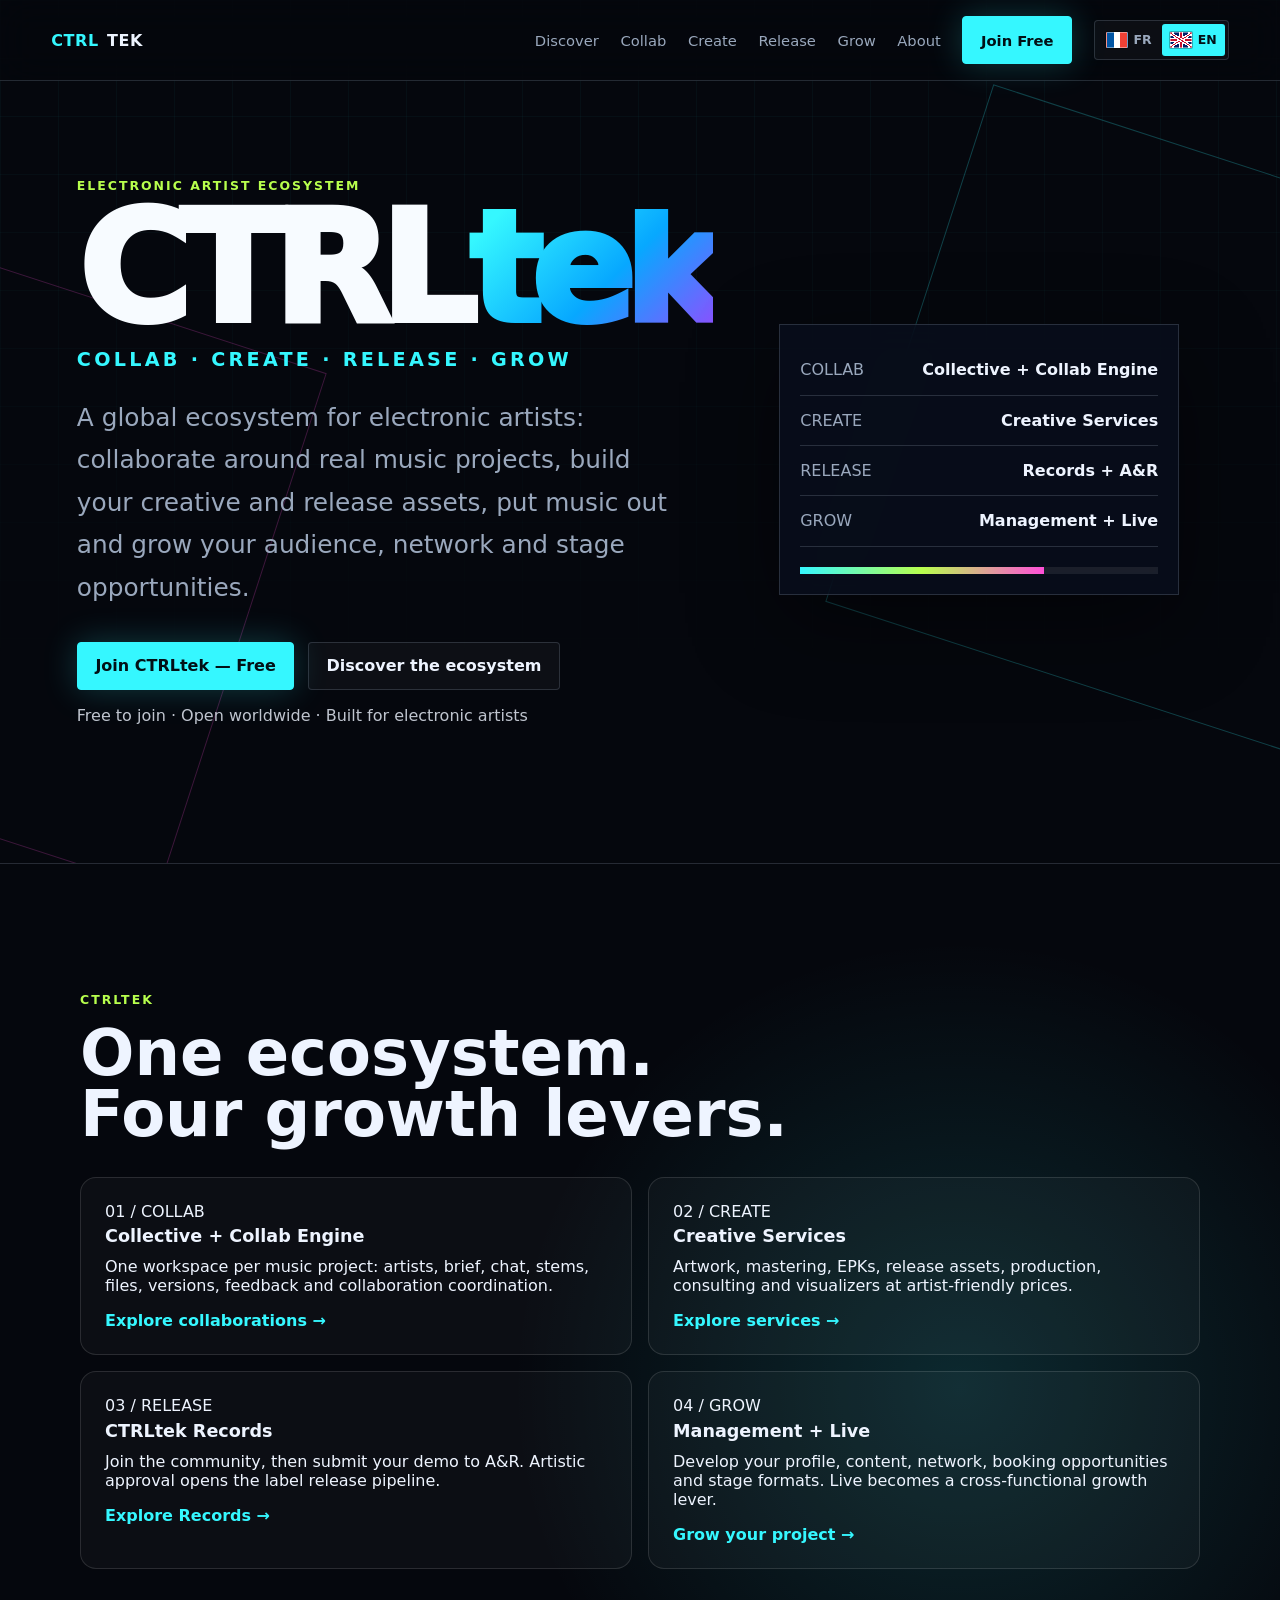
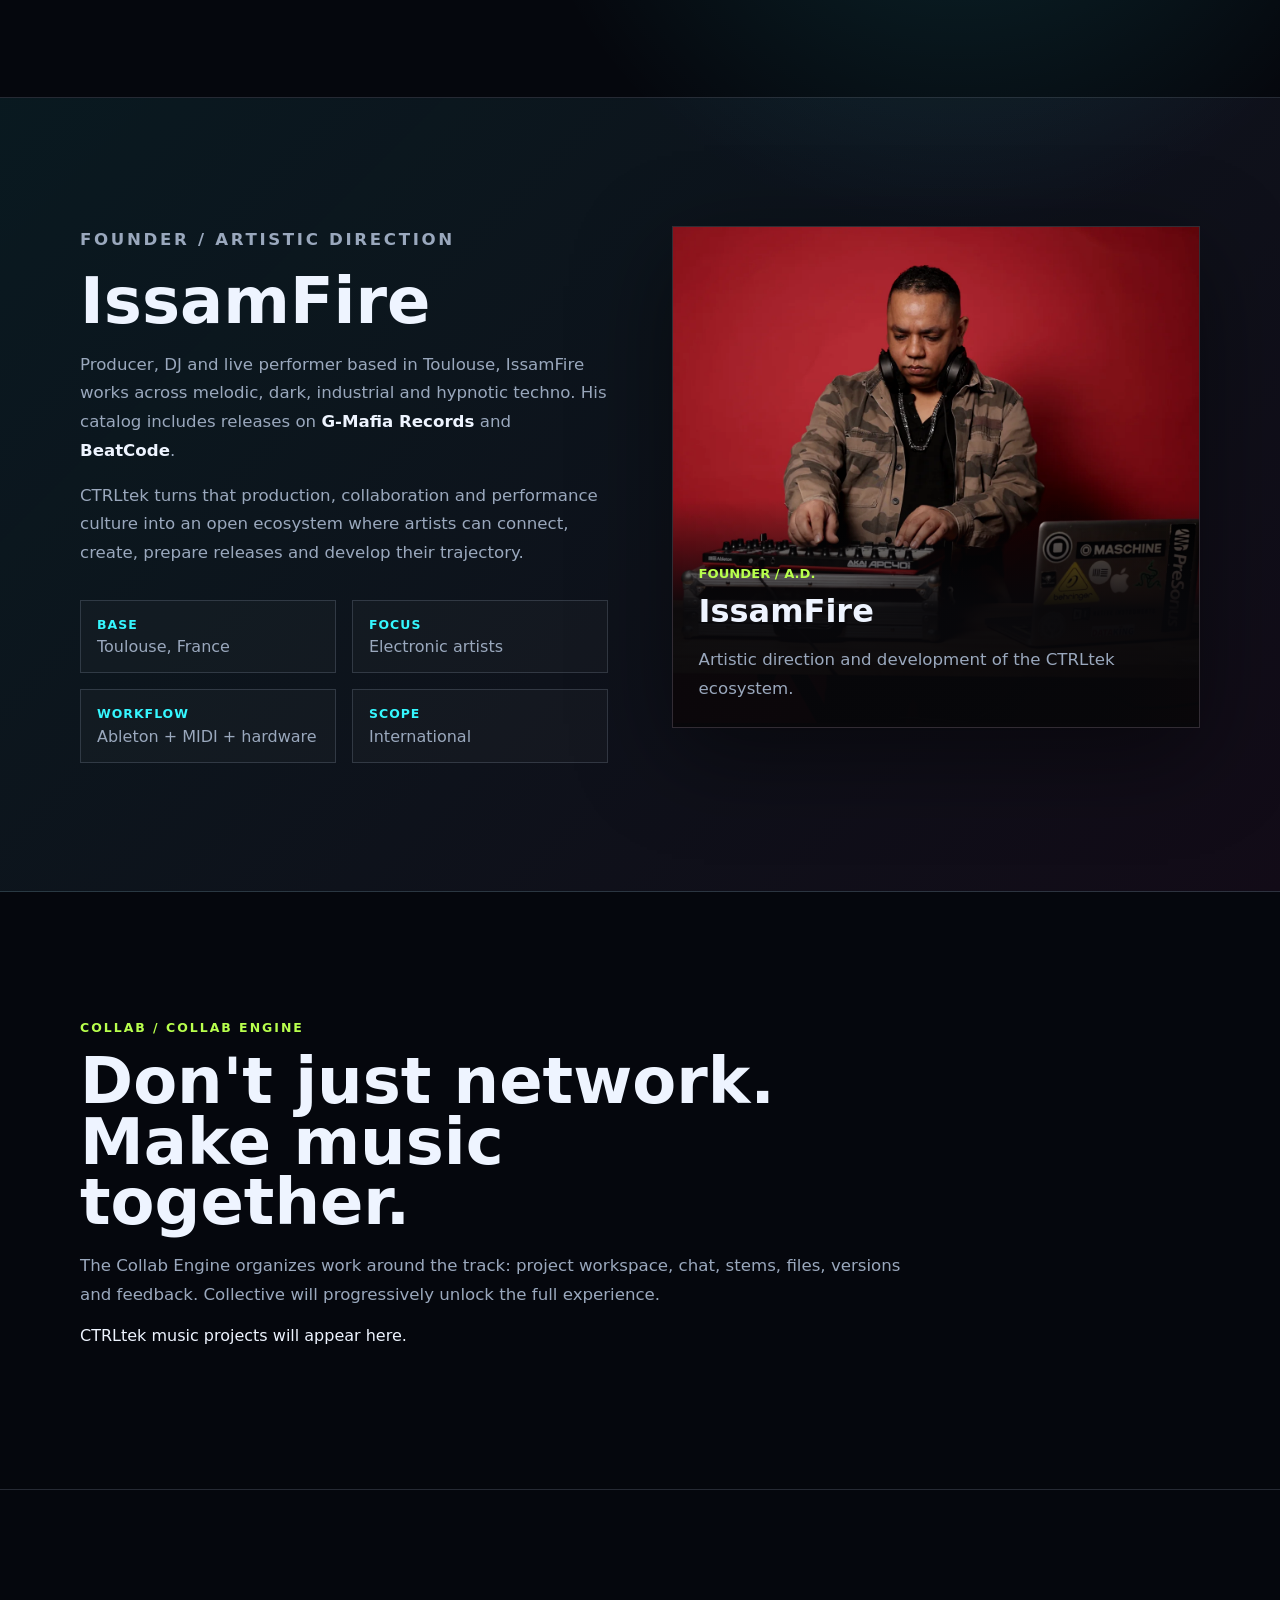
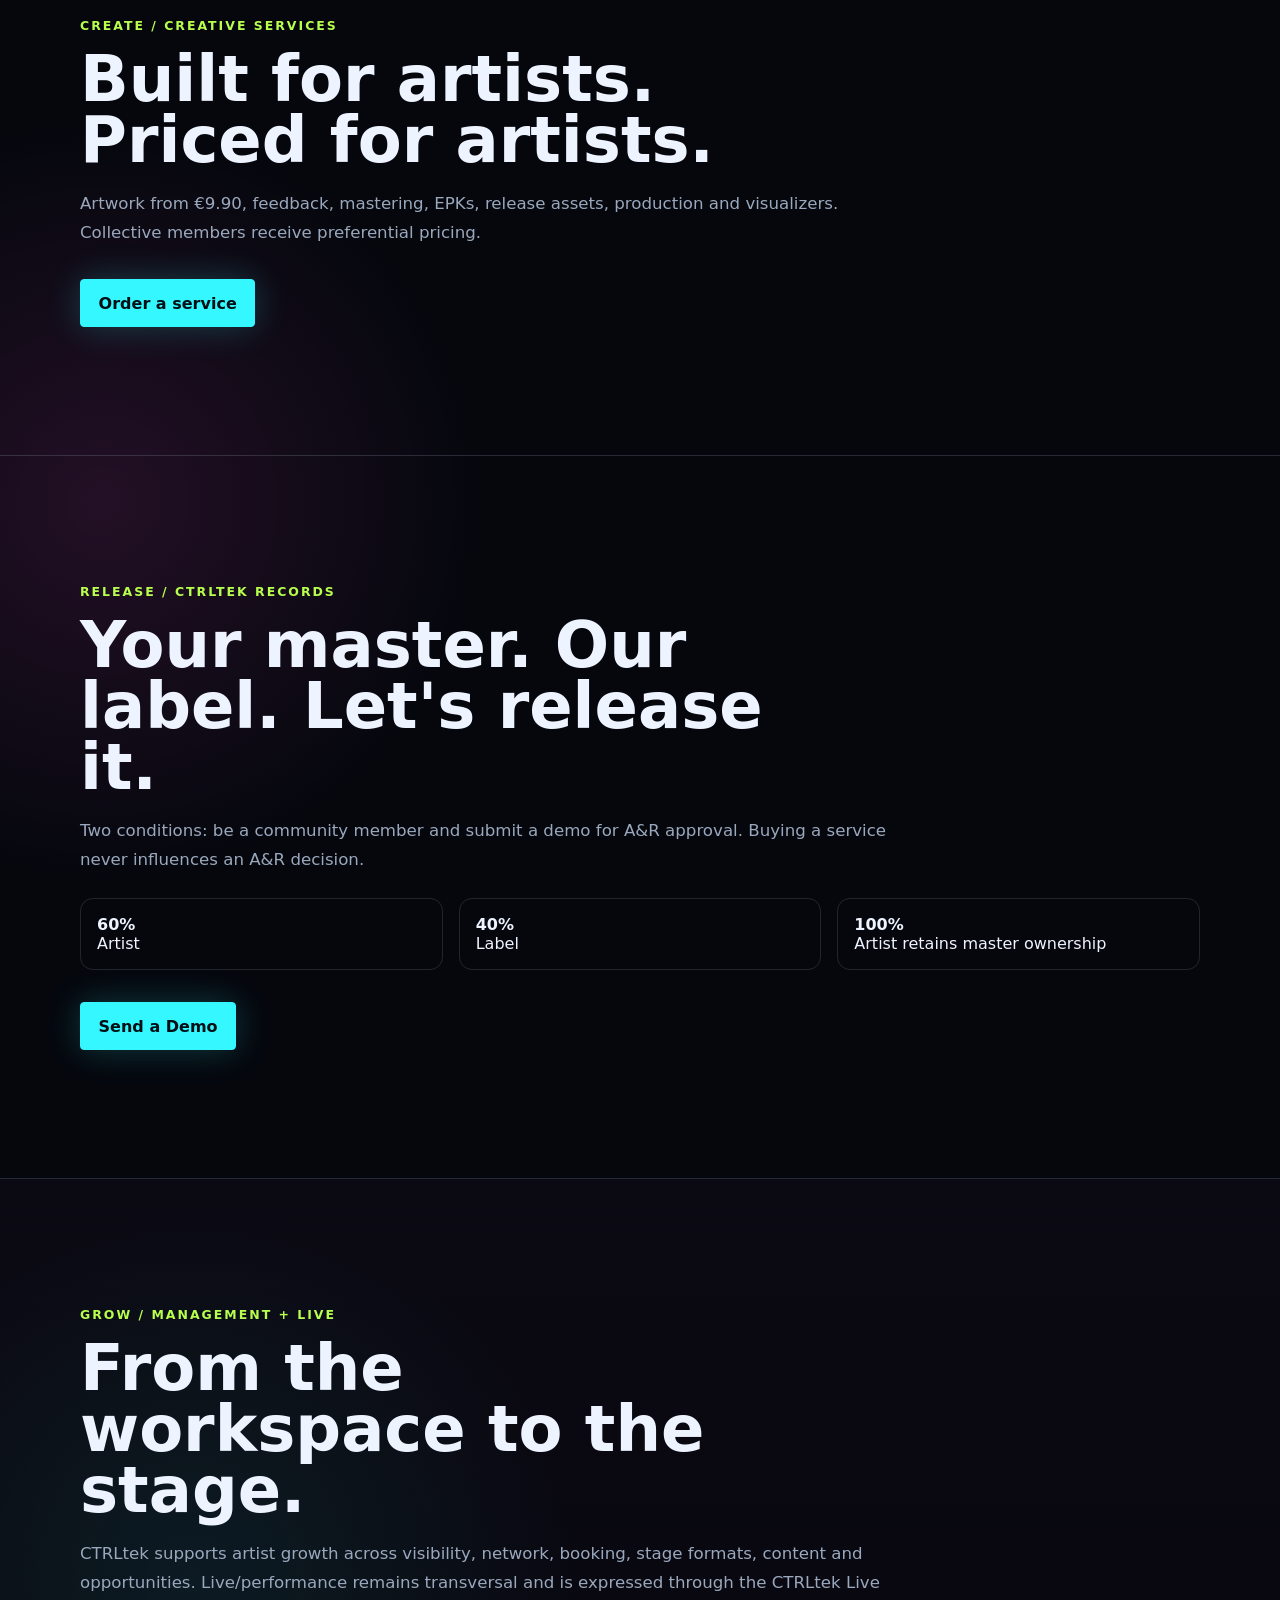
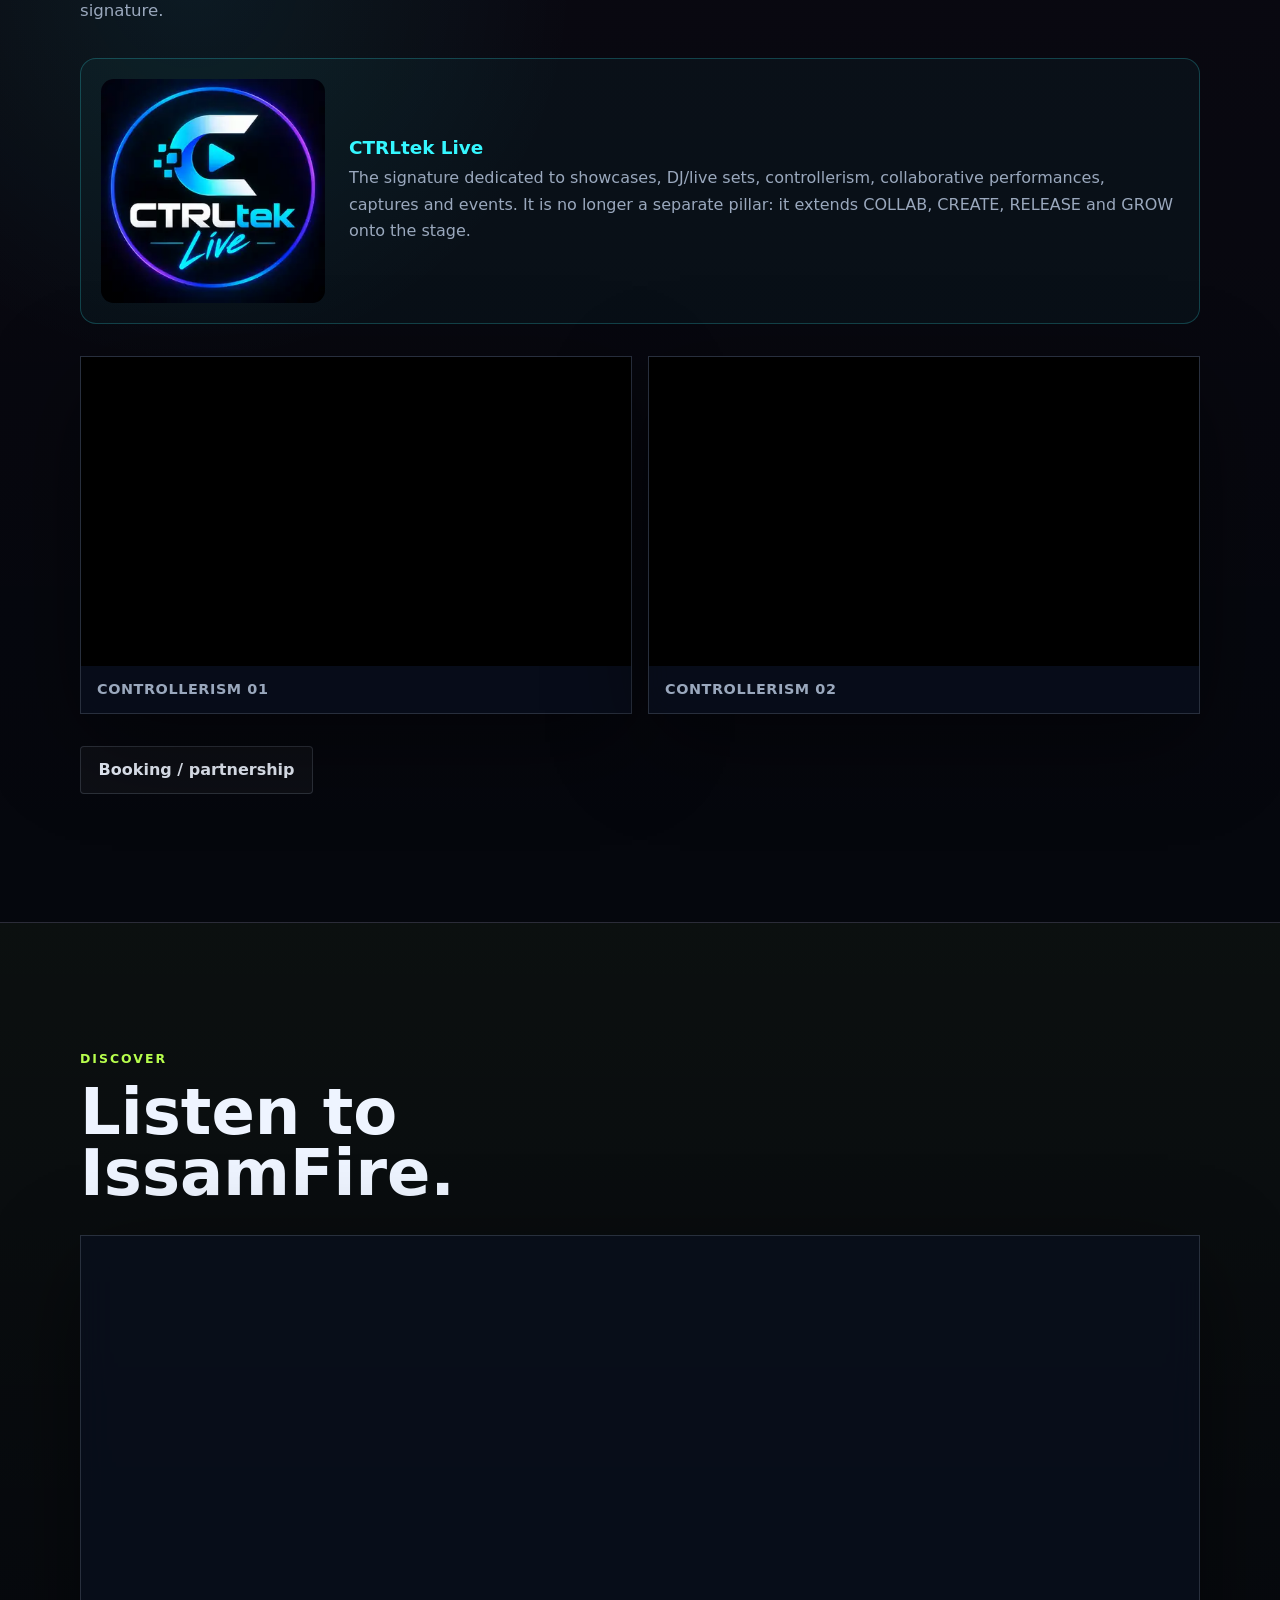
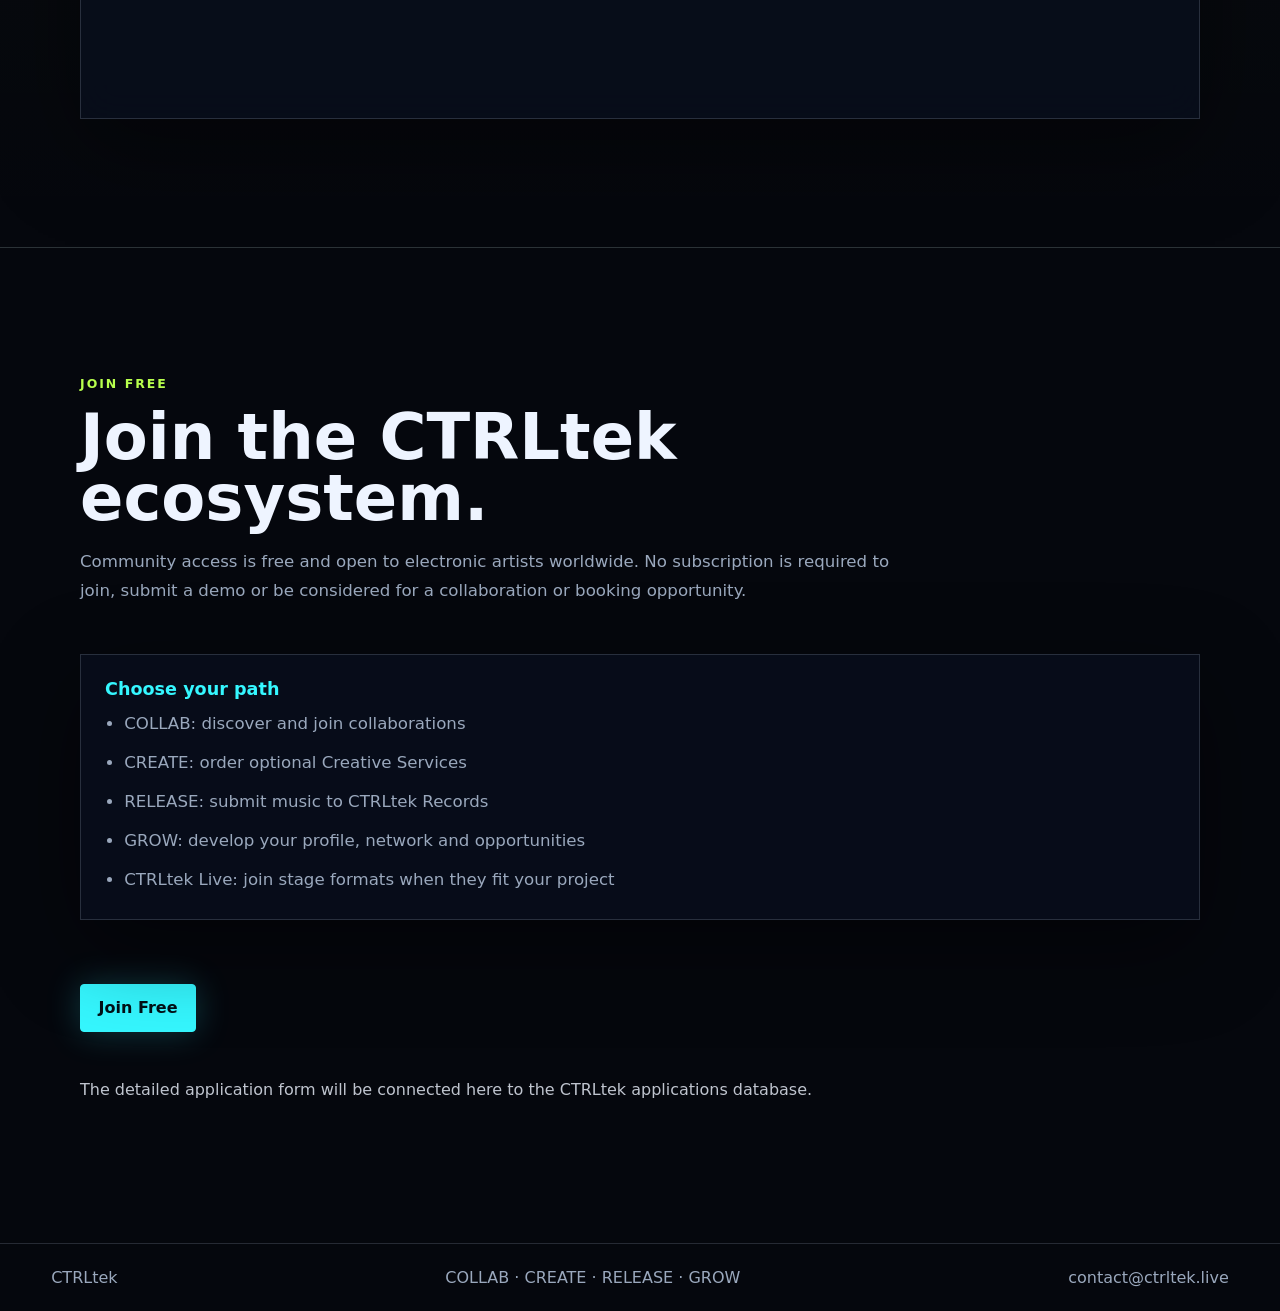
==== commit c734a263: "Reposition English site under CTRLtek master brand" ====
--- a/en/index.html
+++ b/en/index.html
@@ -1,12 +1,12 @@
 <!doctype html>
-<html lang="en"><head><meta charset="utf-8" /><meta name="viewport" content="width=device-width, initial-scale=1" /><title>CTRLtek.Live | Create · Collaborate · Release · Perform</title><meta name="description" content="CTRLtek.Live is a global ecosystem for electronic artists: community, collaboration, creative services, label releases and live opportunities." /><meta property="og:title" content="CTRLtek.Live" /><meta property="og:description" content="CREATE · COLLABORATE · RELEASE · PERFORM — the ecosystem for electronic artists." /><meta property="og:type" content="website" /><meta property="og:url" content="https://ctrltek.live/en/" /><meta name="theme-color" content="#05070d" /><link rel="canonical" href="https://ctrltek.live/en/" /><link rel="alternate" hreflang="fr" href="https://ctrltek.live/fr/" /><link rel="alternate" hreflang="en" href="https://ctrltek.live/en/" /><link rel="alternate" hreflang="x-default" href="https://ctrltek.live/fr/" /><link rel="stylesheet" href="../styles.css?v=20260924-ecosystem" /><style>.hero::before{display:none}.hero-logo-main{display:block;width:min(100%,38rem);height:auto;margin:0 0 1.5rem;filter:drop-shadow(0 0 34px rgba(53,247,255,.24)) drop-shadow(0 0 58px rgba(143,79,255,.16))}.sr-only{position:absolute;width:1px;height:1px;padding:0;margin:-1px;overflow:hidden;clip:rect(0,0,0,0);white-space:nowrap;border:0}.ecosystem-grid{display:grid;grid-template-columns:repeat(2,minmax(0,1fr));gap:1rem;margin-top:2rem}.ecosystem-grid article{padding:1.5rem;border:1px solid rgba(255,255,255,.12);border-radius:1rem;background:rgba(255,255,255,.03)}.deal-strip{display:grid;grid-template-columns:repeat(3,1fr);gap:1rem;margin-top:1.5rem}.deal-strip div{padding:1rem;border:1px solid rgba(255,255,255,.12);border-radius:.8rem}.deal-strip strong,.deal-strip span{display:block}.join-note{margin-top:1rem;opacity:.8}@media(max-width:820px){.hero-logo-main{width:min(82vw,26rem)}.ecosystem-grid,.deal-strip{grid-template-columns:1fr}}</style></head><body>
-<header class="site-header" aria-label="Main navigation"><a class="brand" href="#home"><span class="brand-mark">CTRL</span><span>tek.Live</span></a><nav><a href="#discover">Discover</a><a href="#collab">Collab</a><a href="#services">Services</a><a href="#records">Records</a><a href="#live">Live</a><a href="#about">About</a><a class="button primary" href="#join">Join Free</a><span class="language-switch"><a href="../fr/" lang="fr"><span>FR</span></a><a class="active" href="../en/" lang="en" aria-current="page"><span>EN</span></a></span></nav></header>
-<main><section id="home" class="hero section-band"><div class="hero-grid" aria-hidden="true"></div><div class="signal-orbit signal-one"></div><div class="signal-orbit signal-two"></div><div class="hero-content"><p class="eyebrow">Global ecosystem for electronic artists</p><h1 class="sr-only">CTRLtek.Live — Create, Collaborate, Release, Perform</h1><img class="hero-logo-main" src="../assets/ctrltek-live-logo.webp" alt="CTRLtek.Live" width="1024" height="1024" /><h2>CREATE. COLLABORATE. RELEASE. PERFORM.</h2><p class="hero-copy">Join the community for free, build tracks with other artists, access creative services, submit music to our label and unlock live opportunities.</p><div class="hero-actions"><a class="button primary" href="#join">Join CTRLtek.Live — Free</a><a class="button ghost" href="#discover">Discover the ecosystem</a></div><p class="join-note">Free to join · Open worldwide · Built for electronic artists</p></div><aside class="live-panel"><div class="panel-row"><span>Community</span><strong>Free</strong></div><div class="panel-row"><span>Collective</span><strong>Collab Engine</strong></div><div class="panel-row"><span>Records</span><strong>A&R + releases</strong></div><div class="panel-row"><span>Live</span><strong>Booking opportunities</strong></div><div class="meter"><span></span></div></aside></section>
-<section id="discover" class="section-band concept"><div class="section-inner"><p class="eyebrow">CTRLtek.Live</p><h2>One ecosystem. Four ways forward.</h2><div class="ecosystem-grid"><article><span>01 / CREATE</span><h3>Creative Services</h3><p>Artwork, mastering, EPKs, release assets, production and support at artist-friendly prices.</p><a class="text-link" href="#services">Explore services →</a></article><article id="collab"><span>02 / COLLABORATE</span><h3>Collective + Collab Engine</h3><p>One workspace per music project: chat, artists, brief, stems, files, versions and feedback.</p><a class="text-link" href="#collaborations">Explore collaborations →</a></article><article><span>03 / RELEASE</span><h3>CTRLtek.Live Records</h3><p>Join the community for free and submit your demo to A&R. Artistic approval opens the label release pipeline.</p><a class="text-link" href="#records">Explore Records →</a></article><article><span>04 / PERFORM</span><h3>Live & Booking</h3><p>DJ sets, electronic live, controllerism and hybrid performances — turn projects into stage opportunities.</p><a class="text-link" href="#live">Explore Live →</a></article></div></div></section>
-<section id="about" class="section-band founder"><div class="section-inner founder-layout"><div class="founder-copy"><p class="eyebrow">Founder / Artistic Direction</p><h2>IssamFire</h2><p>Producer, DJ and live performer based in Toulouse, IssamFire works across melodic, dark, industrial and hypnotic techno. His catalog includes releases on <strong>G-Mafia Records</strong> and <strong>BeatCode</strong>.</p><p>CTRLtek.Live expands that production and performance culture into an open platform where artists can join for free, collaborate, prepare releases, submit demos and access live opportunities.</p><div class="credibility-grid"><div><strong>Base</strong><span>Toulouse, France</span></div><div><strong>Focus</strong><span>Electronic artists</span></div><div><strong>Workflow</strong><span>Ableton + MIDI + hardware</span></div><div><strong>Scope</strong><span>International</span></div></div></div><figure class="founder-card"><img src="../assets/issamfire-founder.webp" alt="IssamFire performing live" width="1800" height="1200" loading="lazy" /><figcaption class="founder-caption"><span class="role">Founder / A.D.</span><strong>IssamFire</strong><p>Artistic direction and development of the CTRLtek.Live ecosystem.</p></figcaption></figure></div></section>
-<section id="collaborations" class="section-band collaborations"><div class="section-inner"><p class="eyebrow">Collab Engine</p><h2>Don't just network. Make music together.</h2><p class="wide-copy">The Collab Engine organizes work around the track: project workspace, chat, stems, files, versions and feedback. Collective will unlock the full experience.</p><div class="collaboration-grid" data-collaborations aria-live="polite"><p>CTRLtek.Live music projects will appear here.</p></div></div></section>
-<section id="services" class="section-band"><div class="section-inner"><p class="eyebrow">Creative Services</p><h2>Built for artists. Priced for artists.</h2><p class="wide-copy">Artwork from €9.90, feedback, mastering, EPKs, release assets, production and visualizers. Collective members receive preferential pricing.</p><div class="hero-actions"><a class="button primary" href="mailto:artists@ctrltek.live?subject=Creative%20Services%20-%20CTRLtek.Live">Order a service</a></div></div></section>
-<section id="records" class="section-band"><div class="section-inner"><p class="eyebrow">CTRLtek.Live Records</p><h2>Your master. Our label. Let's release it.</h2><p class="wide-copy">Two conditions: be a community member and submit a demo for A&R approval. Buying a service never influences an A&R decision.</p><div class="deal-strip"><div><strong>60%</strong><span>Artist</span></div><div><strong>40%</strong><span>Label</span></div><div><strong>100%</strong><span>Artist retains master ownership</span></div></div><div class="hero-actions"><a class="button primary" href="mailto:artists@ctrltek.live?subject=Demo%20A%26R%20-%20CTRLtek.Live%20Records">Send a Demo</a></div></div></section>
-<section id="live" class="section-band controllerism"><div class="section-inner"><p class="eyebrow">Live / Booking</p><h2>From the workspace to the stage.</h2><p class="wide-copy">CTRLtek.Live develops performer profiles and booking opportunities. Booking commission is 15% only on opportunities actually generated by CTRLtek.Live.</p><div class="video-grid"><article class="video-card"><div class="video-embed"><iframe src="https://www.youtube-nocookie.com/embed/8G5W0aqBGls" title="IssamFire — Controllerism 01" loading="lazy" allow="accelerometer; autoplay; clipboard-write; encrypted-media; gyroscope; picture-in-picture; web-share" allowfullscreen></iframe></div><p>Controllerism 01</p></article><article class="video-card"><div class="video-embed"><iframe src="https://www.youtube-nocookie.com/embed/xdk3ooWWmMA" title="IssamFire — Controllerism 02" loading="lazy" allow="accelerometer; autoplay; clipboard-write; encrypted-media; gyroscope; picture-in-picture; web-share" allowfullscreen></iframe></div><p>Controllerism 02</p></article></div><div class="hero-actions"><a class="button ghost" href="mailto:booking@ctrltek.live?subject=Booking%20-%20CTRLtek.Live">Book an Artist</a></div></div></section>
+<html lang="en"><head><meta charset="utf-8" /><meta name="viewport" content="width=device-width, initial-scale=1" /><title>CTRLtek | COLLAB · CREATE · RELEASE · GROW</title><meta name="description" content="CTRLtek is a global ecosystem for electronic artists: collaboration, creative services, releases, management and live opportunities." /><meta property="og:title" content="CTRLtek" /><meta property="og:description" content="COLLAB · CREATE · RELEASE · GROW — the ecosystem for electronic artists." /><meta property="og:type" content="website" /><meta property="og:url" content="https://ctrltek.live/en/" /><meta name="theme-color" content="#05070d" /><link rel="canonical" href="https://ctrltek.live/en/" /><link rel="alternate" hreflang="fr" href="https://ctrltek.live/fr/" /><link rel="alternate" hreflang="en" href="https://ctrltek.live/en/" /><link rel="alternate" hreflang="x-default" href="https://ctrltek.live/fr/" /><link rel="stylesheet" href="../styles.css?v=20260927-ctrltek" /><style>.hero::before{display:none}.hero .live-panel{align-self:center;margin-top:0}.sr-only{position:absolute;width:1px;height:1px;padding:0;margin:-1px;overflow:hidden;clip:rect(0,0,0,0);white-space:nowrap;border:0}.hero-wordmark{display:flex;align-items:baseline;gap:.02em;margin:0 0 1rem;font-size:clamp(5rem,12vw,10.5rem);font-weight:950;line-height:.8;letter-spacing:-.075em}.hero-wordmark .ctrl{color:#f7fbff}.hero-wordmark .tek{background:linear-gradient(135deg,#35f7ff 10%,#07a8ff 58%,#8f4fff 100%);-webkit-background-clip:text;background-clip:text;color:transparent}.architecture-line{margin:0 0 1.6rem;color:var(--cyan);font-size:clamp(.85rem,1.6vw,1.2rem);font-weight:900;letter-spacing:.17em}.ecosystem-grid{display:grid;grid-template-columns:repeat(2,minmax(0,1fr));gap:1rem;margin-top:2rem}.ecosystem-grid article{padding:1.5rem;border:1px solid rgba(255,255,255,.12);border-radius:1rem;background:rgba(255,255,255,.03)}.ecosystem-grid h3{margin-top:.35rem}.deal-strip{display:grid;grid-template-columns:repeat(3,1fr);gap:1rem;margin-top:1.5rem}.deal-strip div{padding:1rem;border:1px solid rgba(255,255,255,.12);border-radius:.8rem}.deal-strip strong,.deal-strip span{display:block}.join-note{margin-top:1rem;opacity:.8}.live-subbrand{display:grid;grid-template-columns:minmax(10rem,14rem) minmax(0,1fr);align-items:center;gap:1.5rem;margin:2rem 0;padding:1.25rem;border:1px solid rgba(53,247,255,.22);border-radius:1rem;background:rgba(53,247,255,.035)}.live-subbrand img{display:block;width:100%;height:auto;border-radius:.8rem}.live-subbrand strong{display:block;margin-bottom:.45rem;color:var(--cyan);font-size:1.15rem}.live-subbrand p{margin:0;color:var(--muted);line-height:1.65}@media(max-width:820px){.hero-wordmark{font-size:clamp(4rem,21vw,7rem)}.ecosystem-grid,.deal-strip,.live-subbrand{grid-template-columns:1fr}.live-subbrand img{width:min(13rem,60vw)}}</style></head><body>
+<header class="site-header" aria-label="Main navigation"><a class="brand" href="#home" aria-label="CTRLtek home"><span class="brand-mark">CTRL</span><span>tek</span></a><nav><a href="#discover">Discover</a><a href="#collab">Collab</a><a href="#services">Create</a><a href="#records">Release</a><a href="#grow">Grow</a><a href="#about">About</a><a class="button primary" href="#join">Join Free</a><span class="language-switch"><a href="../fr/" lang="fr"><span>FR</span></a><a class="active" href="../en/" lang="en" aria-current="page"><span>EN</span></a></span></nav></header>
+<main><section id="home" class="hero section-band"><div class="hero-grid" aria-hidden="true"></div><div class="signal-orbit signal-one"></div><div class="signal-orbit signal-two"></div><div class="hero-content"><p class="eyebrow">Electronic Artist Ecosystem</p><h1 class="sr-only">CTRLtek — Collab, Create, Release, Grow</h1><div class="hero-wordmark" aria-hidden="true"><span class="ctrl">CTRL</span><span class="tek">tek</span></div><p class="architecture-line">COLLAB · CREATE · RELEASE · GROW</p><p class="hero-copy">A global ecosystem for electronic artists: collaborate around real music projects, build your creative and release assets, put music out and grow your audience, network and stage opportunities.</p><div class="hero-actions"><a class="button primary" href="#join">Join CTRLtek — Free</a><a class="button ghost" href="#discover">Discover the ecosystem</a></div><p class="join-note">Free to join · Open worldwide · Built for electronic artists</p></div><aside class="live-panel" aria-label="CTRLtek architecture"><div class="panel-row"><span>COLLAB</span><strong>Collective + Collab Engine</strong></div><div class="panel-row"><span>CREATE</span><strong>Creative Services</strong></div><div class="panel-row"><span>RELEASE</span><strong>Records + A&R</strong></div><div class="panel-row"><span>GROW</span><strong>Management + Live</strong></div><div class="meter"><span></span></div></aside></section>
+<section id="discover" class="section-band concept"><div class="section-inner"><p class="eyebrow">CTRLtek</p><h2>One ecosystem. Four growth levers.</h2><div class="ecosystem-grid"><article id="collab"><span>01 / COLLAB</span><h3>Collective + Collab Engine</h3><p>One workspace per music project: artists, brief, chat, stems, files, versions, feedback and collaboration coordination.</p><a class="text-link" href="#collaborations">Explore collaborations →</a></article><article><span>02 / CREATE</span><h3>Creative Services</h3><p>Artwork, mastering, EPKs, release assets, production, consulting and visualizers at artist-friendly prices.</p><a class="text-link" href="#services">Explore services →</a></article><article><span>03 / RELEASE</span><h3>CTRLtek Records</h3><p>Join the community, then submit your demo to A&R. Artistic approval opens the label release pipeline.</p><a class="text-link" href="#records">Explore Records →</a></article><article><span>04 / GROW</span><h3>Management + Live</h3><p>Develop your profile, content, network, booking opportunities and stage formats. Live becomes a cross-functional growth lever.</p><a class="text-link" href="#grow">Grow your project →</a></article></div></div></section>
+<section id="about" class="section-band founder"><div class="section-inner founder-layout"><div class="founder-copy"><p class="eyebrow">Founder / Artistic Direction</p><h2>IssamFire</h2><p>Producer, DJ and live performer based in Toulouse, IssamFire works across melodic, dark, industrial and hypnotic techno. His catalog includes releases on <strong>G-Mafia Records</strong> and <strong>BeatCode</strong>.</p><p>CTRLtek turns that production, collaboration and performance culture into an open ecosystem where artists can connect, create, prepare releases and develop their trajectory.</p><div class="credibility-grid"><div><strong>Base</strong><span>Toulouse, France</span></div><div><strong>Focus</strong><span>Electronic artists</span></div><div><strong>Workflow</strong><span>Ableton + MIDI + hardware</span></div><div><strong>Scope</strong><span>International</span></div></div></div><figure class="founder-card"><img src="../assets/issamfire-founder.webp" alt="IssamFire performing live" width="1800" height="1200" loading="lazy" /><figcaption class="founder-caption"><span class="role">Founder / A.D.</span><strong>IssamFire</strong><p>Artistic direction and development of the CTRLtek ecosystem.</p></figcaption></figure></div></section>
+<section id="collaborations" class="section-band collaborations"><div class="section-inner"><p class="eyebrow">COLLAB / Collab Engine</p><h2>Don't just network. Make music together.</h2><p class="wide-copy">The Collab Engine organizes work around the track: project workspace, chat, stems, files, versions and feedback. Collective will progressively unlock the full experience.</p><div class="collaboration-grid" data-collaborations aria-live="polite"><p>CTRLtek music projects will appear here.</p></div></div></section>
+<section id="services" class="section-band"><div class="section-inner"><p class="eyebrow">CREATE / Creative Services</p><h2>Built for artists. Priced for artists.</h2><p class="wide-copy">Artwork from €9.90, feedback, mastering, EPKs, release assets, production and visualizers. Collective members receive preferential pricing.</p><div class="hero-actions"><a class="button primary" href="mailto:artists@ctrltek.live?subject=Creative%20Services%20-%20CTRLtek">Order a service</a></div></div></section>
+<section id="records" class="section-band"><div class="section-inner"><p class="eyebrow">RELEASE / CTRLtek Records</p><h2>Your master. Our label. Let's release it.</h2><p class="wide-copy">Two conditions: be a community member and submit a demo for A&R approval. Buying a service never influences an A&R decision.</p><div class="deal-strip"><div><strong>60%</strong><span>Artist</span></div><div><strong>40%</strong><span>Label</span></div><div><strong>100%</strong><span>Artist retains master ownership</span></div></div><div class="hero-actions"><a class="button primary" href="mailto:artists@ctrltek.live?subject=Demo%20A%26R%20-%20CTRLtek%20Records">Send a Demo</a></div></div></section>
+<section id="grow" class="section-band controllerism"><div class="section-inner"><p class="eyebrow">GROW / Management + Live</p><h2>From the workspace to the stage.</h2><p class="wide-copy">CTRLtek supports artist growth across visibility, network, booking, stage formats, content and opportunities. Live/performance remains transversal and is expressed through the CTRLtek Live signature.</p><div class="live-subbrand"><img src="../assets/ctrltek-live-logo.webp" alt="CTRLtek Live" width="1024" height="1024" loading="lazy" /><div><strong>CTRLtek Live</strong><p>The signature dedicated to showcases, DJ/live sets, controllerism, collaborative performances, captures and events. It is no longer a separate pillar: it extends COLLAB, CREATE, RELEASE and GROW onto the stage.</p></div></div><div class="video-grid"><article class="video-card"><div class="video-embed"><iframe src="https://www.youtube-nocookie.com/embed/8G5W0aqBGls" title="IssamFire — Controllerism 01" loading="lazy" allow="accelerometer; autoplay; clipboard-write; encrypted-media; gyroscope; picture-in-picture; web-share" allowfullscreen></iframe></div><p>Controllerism 01</p></article><article class="video-card"><div class="video-embed"><iframe src="https://www.youtube-nocookie.com/embed/xdk3ooWWmMA" title="IssamFire — Controllerism 02" loading="lazy" allow="accelerometer; autoplay; clipboard-write; encrypted-media; gyroscope; picture-in-picture; web-share" allowfullscreen></iframe></div><p>Controllerism 02</p></article></div><div class="hero-actions"><a class="button ghost" href="mailto:booking@ctrltek.live?subject=Booking%20-%20CTRLtek">Booking / partnership</a></div></div></section>
 <section id="listen" class="section-band listen"><div class="section-inner"><p class="eyebrow">Discover</p><h2>Listen to IssamFire.</h2><div class="soundcloud-frame"><iframe width="100%" height="450" scrolling="no" frameborder="no" allow="autoplay; encrypted-media" title="START HERE — Best of IssamFire" src="https://w.soundcloud.com/player/?url=https%3A//api.soundcloud.com/playlists/soundcloud%253Aplaylists%253A2248486841&color=%23ff5500&auto_play=false&hide_related=false&show_comments=true&show_user=true&show_reposts=false&show_teaser=true"></iframe></div></div></section>
-<section id="join" class="section-band join"><div class="section-inner join-layout"><div><p class="eyebrow">Join Free</p><h2>Anyone can join CTRLtek.Live.</h2><p class="wide-copy">Community membership is free and open to electronic artists worldwide. No subscription is required to join, submit a demo or be considered for a live opportunity.</p></div><div class="criteria-card"><h3>Choose your path</h3><ul><li>Discover and join collaborations</li><li>Collective: unlock the full Collab Engine</li><li>Order optional Creative Services</li><li>Submit music to CTRLtek.Live Records</li><li>Build your performer profile and access live opportunities</li></ul></div><div class="join-actions"><a class="button primary" href="mailto:artists@ctrltek.live?subject=Join%20Free%20-%20CTRLtek.Live&body=Hello%20CTRLtek.Live%2C%0A%0AI%20would%20like%20to%20join%20the%20community%20for%20free.%0A%0AArtist%20name%3A%0ACountry%20%2F%20city%3A%0ALinks%3A%0A">Join Free</a></div></div></section></main><footer class="site-footer"><span>CTRLtek.Live</span><span>CREATE · COLLABORATE · RELEASE · PERFORM</span><a href="mailto:contact@ctrltek.live">contact@ctrltek.live</a></footer><script src="../app.js?v=20260924-ecosystem"></script></body></html>+<section id="join" class="section-band join"><div class="section-inner join-layout"><div><p class="eyebrow">Join Free</p><h2>Join the CTRLtek ecosystem.</h2><p class="wide-copy">Community access is free and open to electronic artists worldwide. No subscription is required to join, submit a demo or be considered for a collaboration or booking opportunity.</p></div><div class="criteria-card"><h3>Choose your path</h3><ul><li>COLLAB: discover and join collaborations</li><li>CREATE: order optional Creative Services</li><li>RELEASE: submit music to CTRLtek Records</li><li>GROW: develop your profile, network and opportunities</li><li>CTRLtek Live: join stage formats when they fit your project</li></ul></div><div class="join-actions"><a class="button primary" href="mailto:artists@ctrltek.live?subject=Join%20Free%20-%20CTRLtek&body=Hello%20CTRLtek%2C%0A%0AI%20would%20like%20to%20join%20the%20community%20for%20free.%0A%0AArtist%20name%3A%0ACountry%20%2F%20city%3A%0ALinks%3A%0A">Join Free</a></div><p class="join-note">The detailed application form will be connected here to the CTRLtek applications database.</p></div></section></main><footer class="site-footer"><span>CTRLtek</span><span>COLLAB · CREATE · RELEASE · GROW</span><a href="mailto:contact@ctrltek.live">contact@ctrltek.live</a></footer><script src="../app.js?v=20260927-ctrltek"></script></body></html>
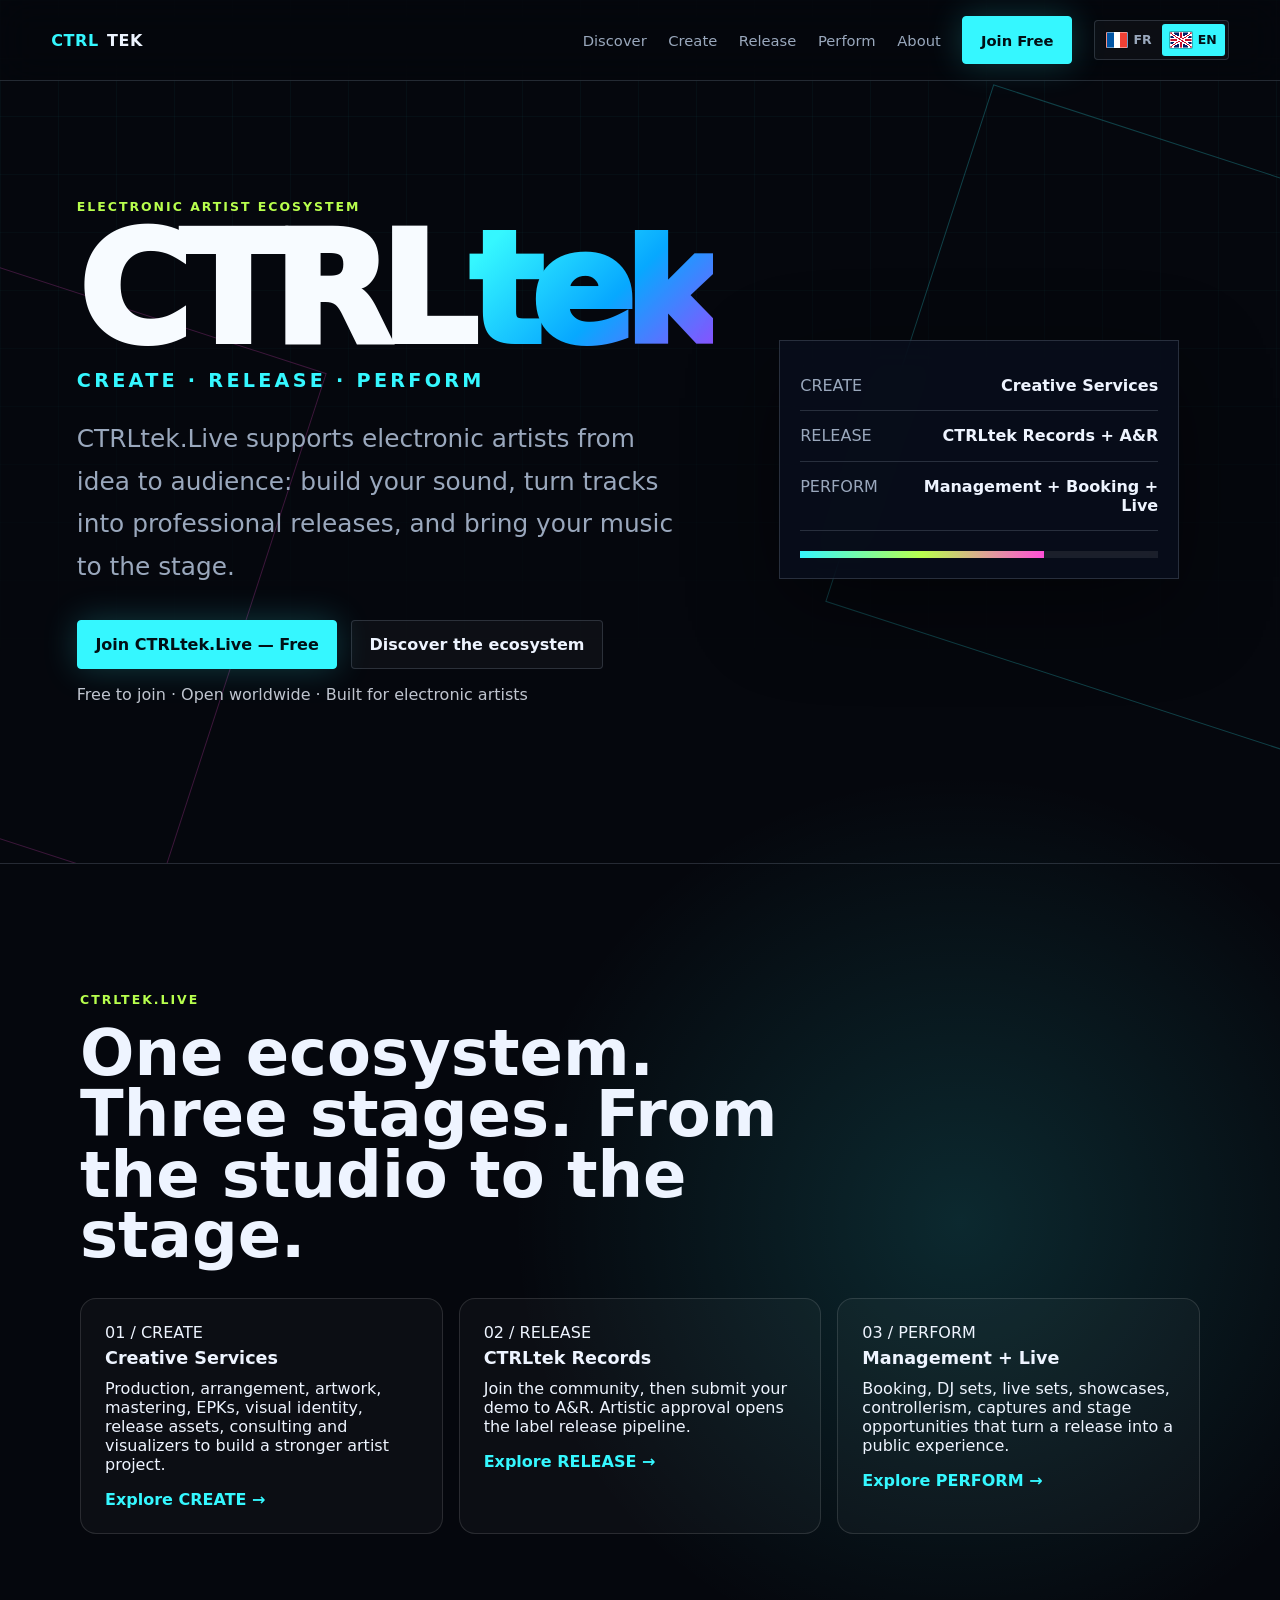
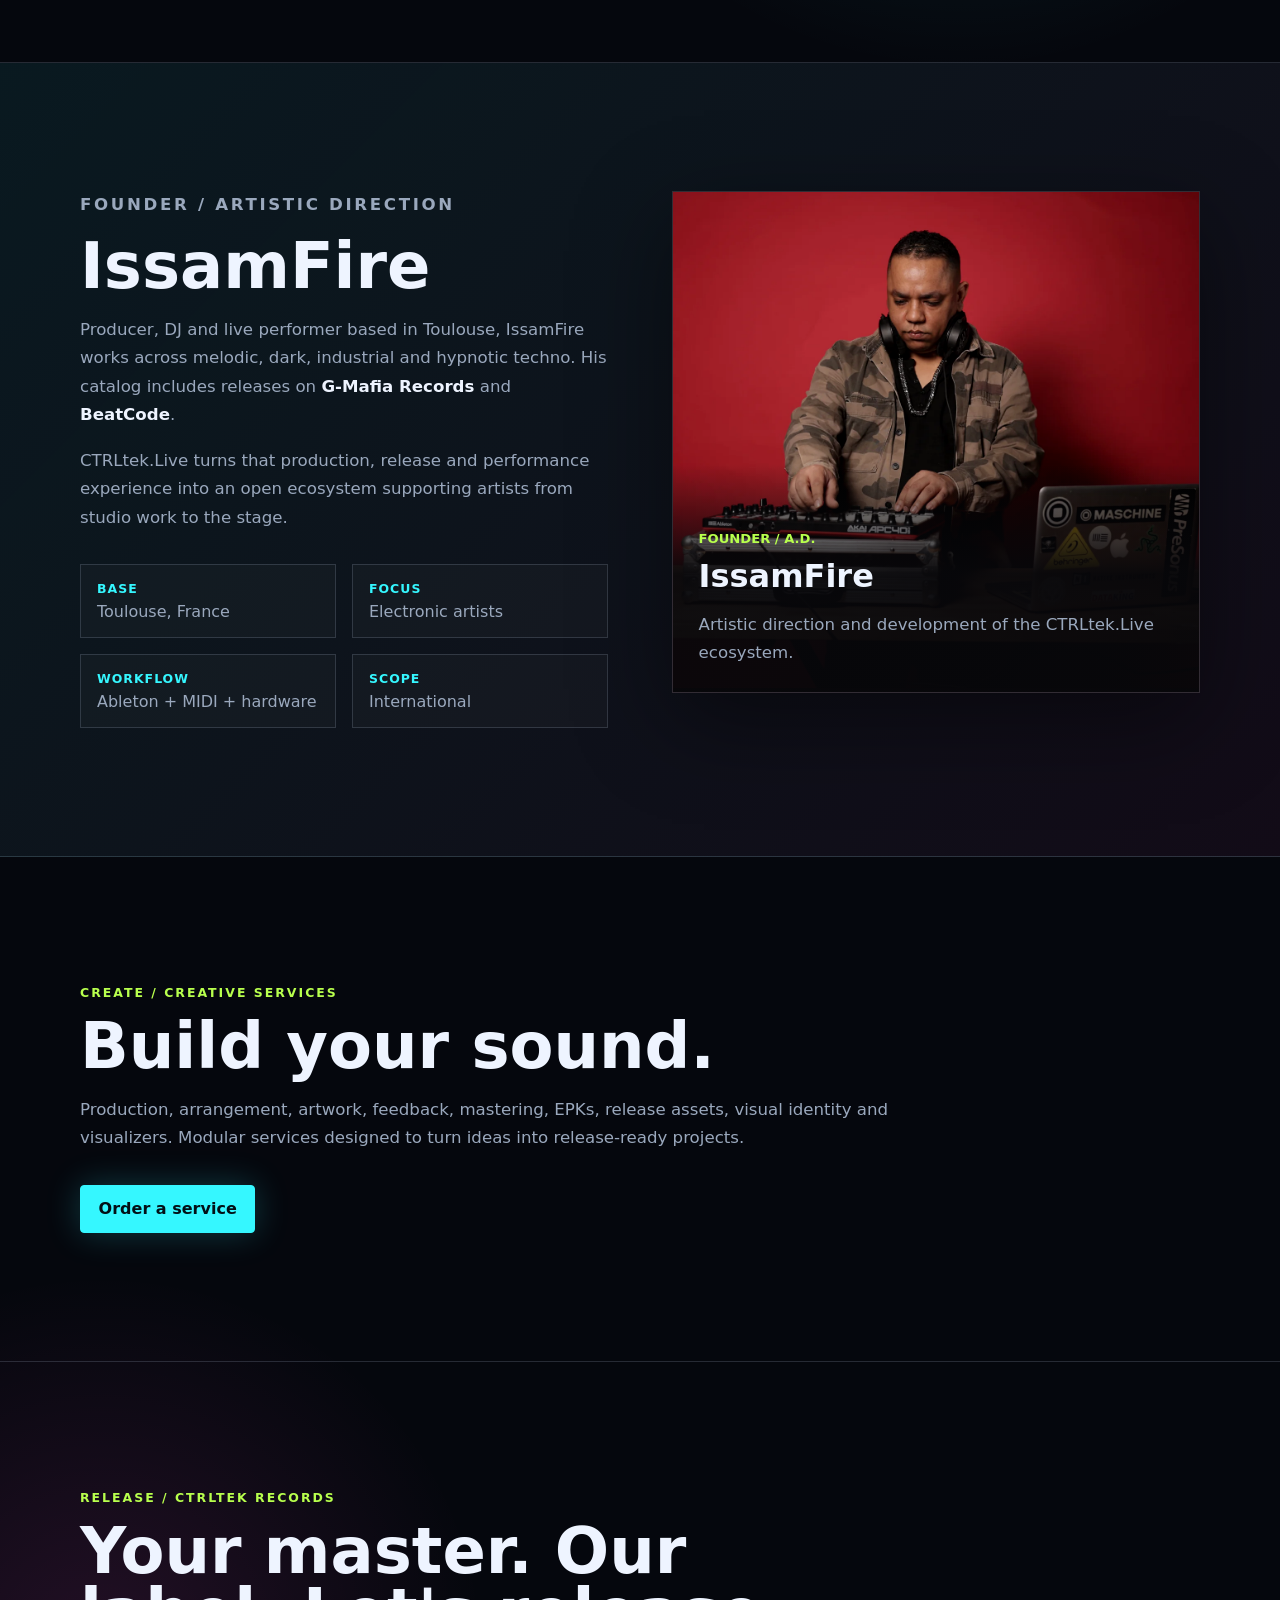
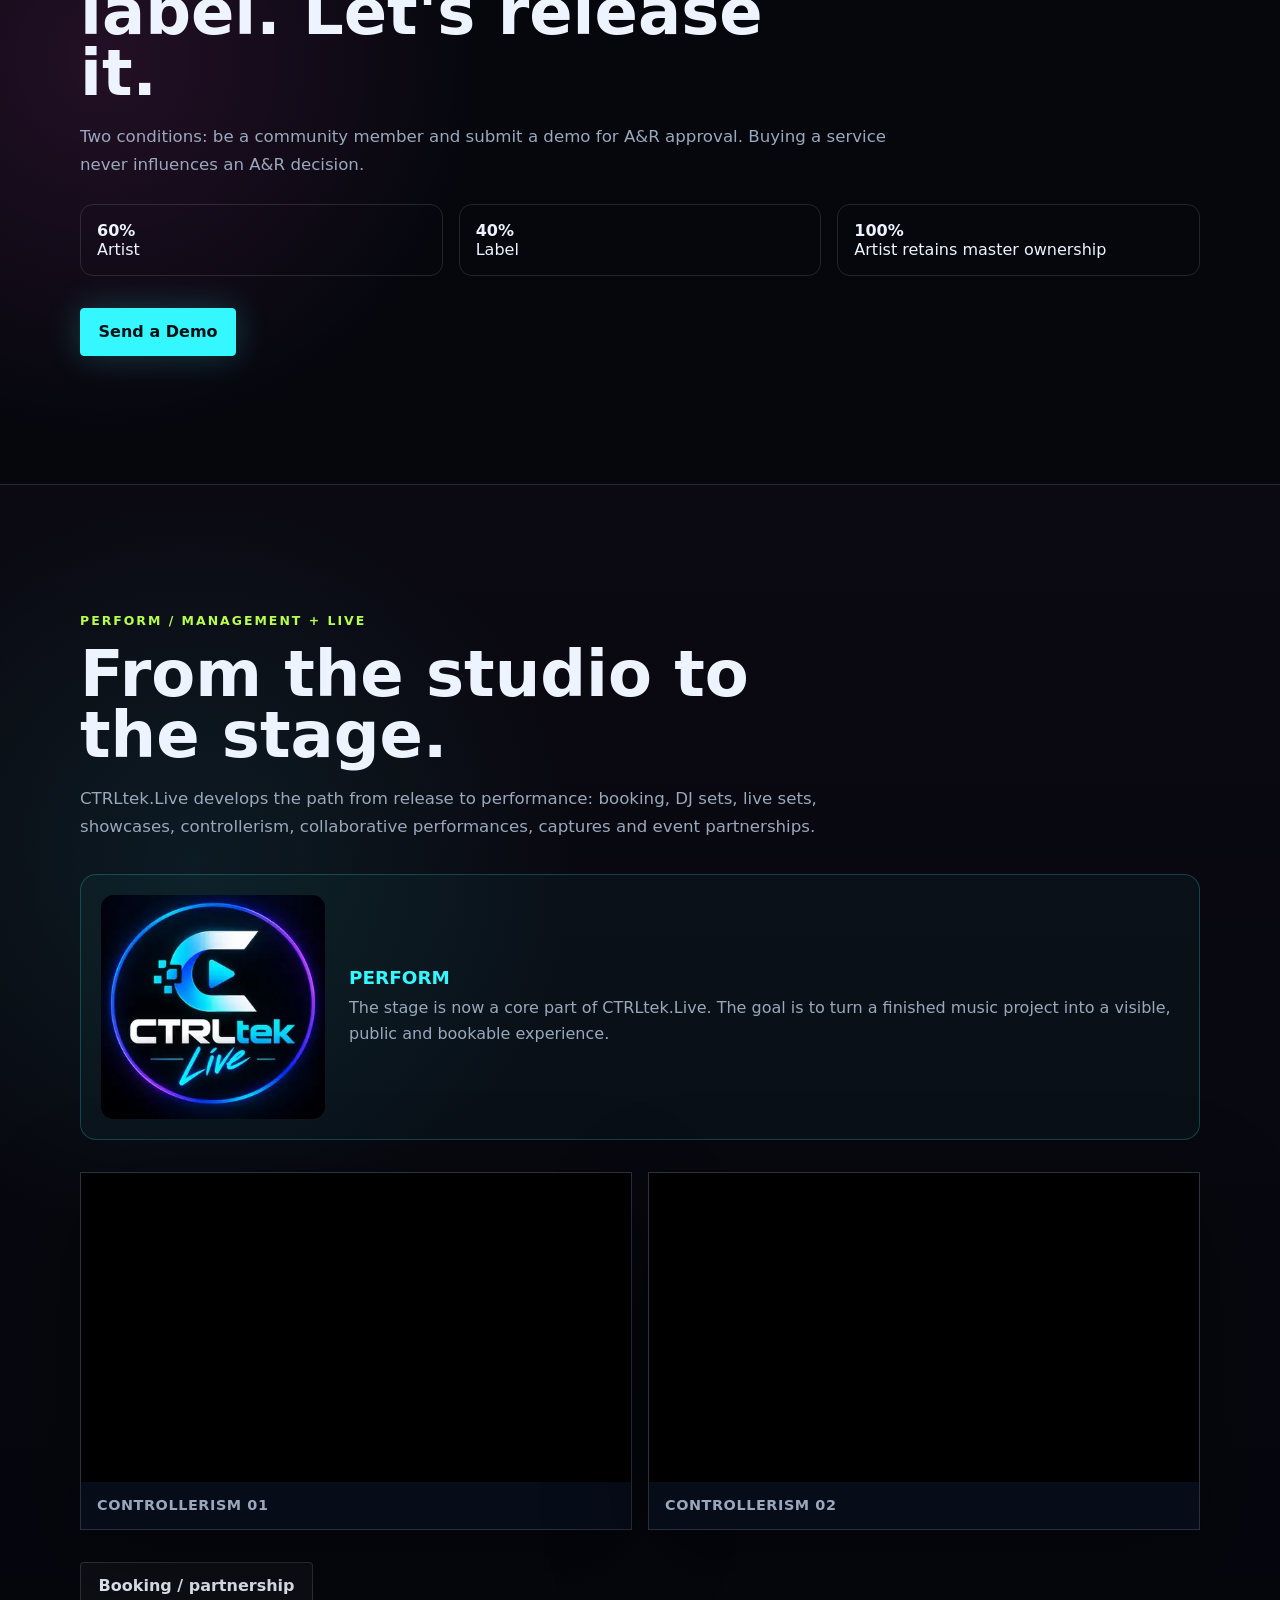
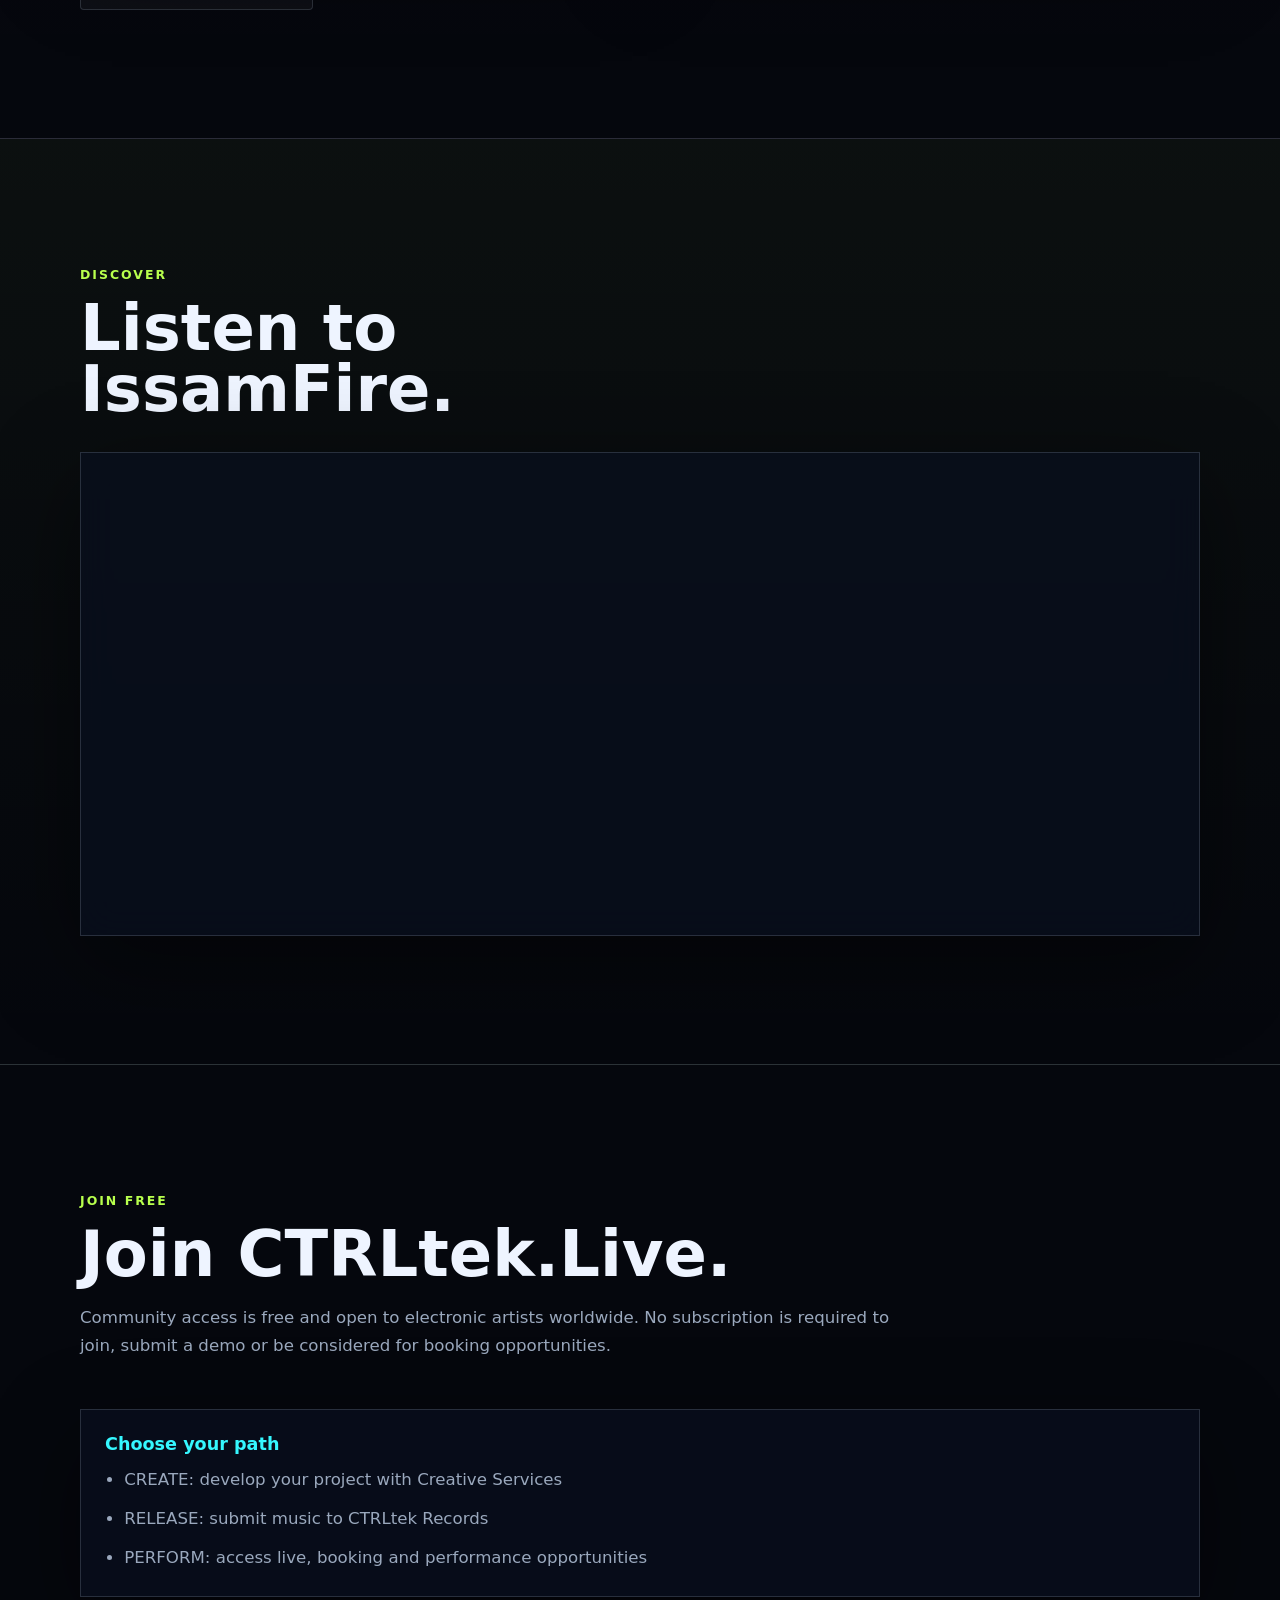
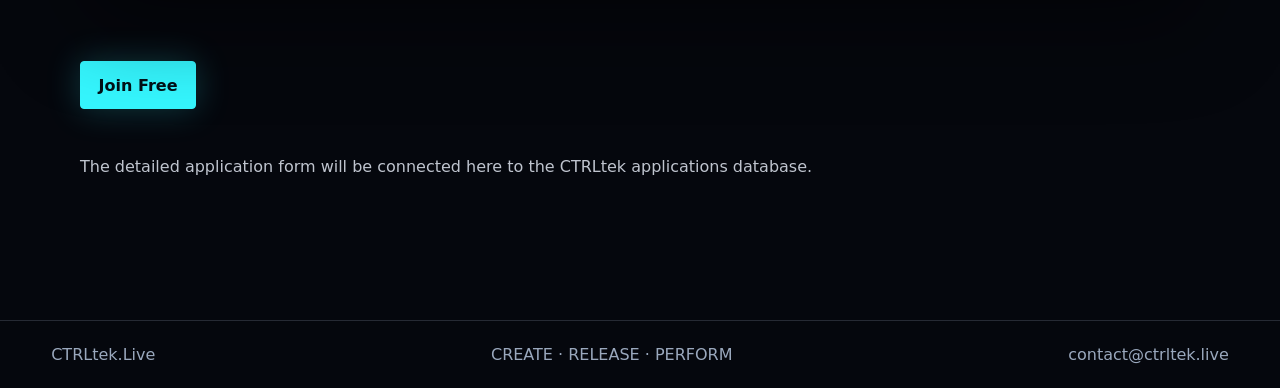
==== commit 5f1050a3: "Update EN site architecture to CREATE RELEASE PERFORM" ====
--- a/en/index.html
+++ b/en/index.html
@@ -1,12 +1,105 @@
 <!doctype html>
-<html lang="en"><head><meta charset="utf-8" /><meta name="viewport" content="width=device-width, initial-scale=1" /><title>CTRLtek | COLLAB · CREATE · RELEASE · GROW</title><meta name="description" content="CTRLtek is a global ecosystem for electronic artists: collaboration, creative services, releases, management and live opportunities." /><meta property="og:title" content="CTRLtek" /><meta property="og:description" content="COLLAB · CREATE · RELEASE · GROW — the ecosystem for electronic artists." /><meta property="og:type" content="website" /><meta property="og:url" content="https://ctrltek.live/en/" /><meta name="theme-color" content="#05070d" /><link rel="canonical" href="https://ctrltek.live/en/" /><link rel="alternate" hreflang="fr" href="https://ctrltek.live/fr/" /><link rel="alternate" hreflang="en" href="https://ctrltek.live/en/" /><link rel="alternate" hreflang="x-default" href="https://ctrltek.live/fr/" /><link rel="stylesheet" href="../styles.css?v=20260927-ctrltek" /><style>.hero::before{display:none}.hero .live-panel{align-self:center;margin-top:0}.sr-only{position:absolute;width:1px;height:1px;padding:0;margin:-1px;overflow:hidden;clip:rect(0,0,0,0);white-space:nowrap;border:0}.hero-wordmark{display:flex;align-items:baseline;gap:.02em;margin:0 0 1rem;font-size:clamp(5rem,12vw,10.5rem);font-weight:950;line-height:.8;letter-spacing:-.075em}.hero-wordmark .ctrl{color:#f7fbff}.hero-wordmark .tek{background:linear-gradient(135deg,#35f7ff 10%,#07a8ff 58%,#8f4fff 100%);-webkit-background-clip:text;background-clip:text;color:transparent}.architecture-line{margin:0 0 1.6rem;color:var(--cyan);font-size:clamp(.85rem,1.6vw,1.2rem);font-weight:900;letter-spacing:.17em}.ecosystem-grid{display:grid;grid-template-columns:repeat(2,minmax(0,1fr));gap:1rem;margin-top:2rem}.ecosystem-grid article{padding:1.5rem;border:1px solid rgba(255,255,255,.12);border-radius:1rem;background:rgba(255,255,255,.03)}.ecosystem-grid h3{margin-top:.35rem}.deal-strip{display:grid;grid-template-columns:repeat(3,1fr);gap:1rem;margin-top:1.5rem}.deal-strip div{padding:1rem;border:1px solid rgba(255,255,255,.12);border-radius:.8rem}.deal-strip strong,.deal-strip span{display:block}.join-note{margin-top:1rem;opacity:.8}.live-subbrand{display:grid;grid-template-columns:minmax(10rem,14rem) minmax(0,1fr);align-items:center;gap:1.5rem;margin:2rem 0;padding:1.25rem;border:1px solid rgba(53,247,255,.22);border-radius:1rem;background:rgba(53,247,255,.035)}.live-subbrand img{display:block;width:100%;height:auto;border-radius:.8rem}.live-subbrand strong{display:block;margin-bottom:.45rem;color:var(--cyan);font-size:1.15rem}.live-subbrand p{margin:0;color:var(--muted);line-height:1.65}@media(max-width:820px){.hero-wordmark{font-size:clamp(4rem,21vw,7rem)}.ecosystem-grid,.deal-strip,.live-subbrand{grid-template-columns:1fr}.live-subbrand img{width:min(13rem,60vw)}}</style></head><body>
-<header class="site-header" aria-label="Main navigation"><a class="brand" href="#home" aria-label="CTRLtek home"><span class="brand-mark">CTRL</span><span>tek</span></a><nav><a href="#discover">Discover</a><a href="#collab">Collab</a><a href="#services">Create</a><a href="#records">Release</a><a href="#grow">Grow</a><a href="#about">About</a><a class="button primary" href="#join">Join Free</a><span class="language-switch"><a href="../fr/" lang="fr"><span>FR</span></a><a class="active" href="../en/" lang="en" aria-current="page"><span>EN</span></a></span></nav></header>
-<main><section id="home" class="hero section-band"><div class="hero-grid" aria-hidden="true"></div><div class="signal-orbit signal-one"></div><div class="signal-orbit signal-two"></div><div class="hero-content"><p class="eyebrow">Electronic Artist Ecosystem</p><h1 class="sr-only">CTRLtek — Collab, Create, Release, Grow</h1><div class="hero-wordmark" aria-hidden="true"><span class="ctrl">CTRL</span><span class="tek">tek</span></div><p class="architecture-line">COLLAB · CREATE · RELEASE · GROW</p><p class="hero-copy">A global ecosystem for electronic artists: collaborate around real music projects, build your creative and release assets, put music out and grow your audience, network and stage opportunities.</p><div class="hero-actions"><a class="button primary" href="#join">Join CTRLtek — Free</a><a class="button ghost" href="#discover">Discover the ecosystem</a></div><p class="join-note">Free to join · Open worldwide · Built for electronic artists</p></div><aside class="live-panel" aria-label="CTRLtek architecture"><div class="panel-row"><span>COLLAB</span><strong>Collective + Collab Engine</strong></div><div class="panel-row"><span>CREATE</span><strong>Creative Services</strong></div><div class="panel-row"><span>RELEASE</span><strong>Records + A&R</strong></div><div class="panel-row"><span>GROW</span><strong>Management + Live</strong></div><div class="meter"><span></span></div></aside></section>
-<section id="discover" class="section-band concept"><div class="section-inner"><p class="eyebrow">CTRLtek</p><h2>One ecosystem. Four growth levers.</h2><div class="ecosystem-grid"><article id="collab"><span>01 / COLLAB</span><h3>Collective + Collab Engine</h3><p>One workspace per music project: artists, brief, chat, stems, files, versions, feedback and collaboration coordination.</p><a class="text-link" href="#collaborations">Explore collaborations →</a></article><article><span>02 / CREATE</span><h3>Creative Services</h3><p>Artwork, mastering, EPKs, release assets, production, consulting and visualizers at artist-friendly prices.</p><a class="text-link" href="#services">Explore services →</a></article><article><span>03 / RELEASE</span><h3>CTRLtek Records</h3><p>Join the community, then submit your demo to A&R. Artistic approval opens the label release pipeline.</p><a class="text-link" href="#records">Explore Records →</a></article><article><span>04 / GROW</span><h3>Management + Live</h3><p>Develop your profile, content, network, booking opportunities and stage formats. Live becomes a cross-functional growth lever.</p><a class="text-link" href="#grow">Grow your project →</a></article></div></div></section>
-<section id="about" class="section-band founder"><div class="section-inner founder-layout"><div class="founder-copy"><p class="eyebrow">Founder / Artistic Direction</p><h2>IssamFire</h2><p>Producer, DJ and live performer based in Toulouse, IssamFire works across melodic, dark, industrial and hypnotic techno. His catalog includes releases on <strong>G-Mafia Records</strong> and <strong>BeatCode</strong>.</p><p>CTRLtek turns that production, collaboration and performance culture into an open ecosystem where artists can connect, create, prepare releases and develop their trajectory.</p><div class="credibility-grid"><div><strong>Base</strong><span>Toulouse, France</span></div><div><strong>Focus</strong><span>Electronic artists</span></div><div><strong>Workflow</strong><span>Ableton + MIDI + hardware</span></div><div><strong>Scope</strong><span>International</span></div></div></div><figure class="founder-card"><img src="../assets/issamfire-founder.webp" alt="IssamFire performing live" width="1800" height="1200" loading="lazy" /><figcaption class="founder-caption"><span class="role">Founder / A.D.</span><strong>IssamFire</strong><p>Artistic direction and development of the CTRLtek ecosystem.</p></figcaption></figure></div></section>
-<section id="collaborations" class="section-band collaborations"><div class="section-inner"><p class="eyebrow">COLLAB / Collab Engine</p><h2>Don't just network. Make music together.</h2><p class="wide-copy">The Collab Engine organizes work around the track: project workspace, chat, stems, files, versions and feedback. Collective will progressively unlock the full experience.</p><div class="collaboration-grid" data-collaborations aria-live="polite"><p>CTRLtek music projects will appear here.</p></div></div></section>
-<section id="services" class="section-band"><div class="section-inner"><p class="eyebrow">CREATE / Creative Services</p><h2>Built for artists. Priced for artists.</h2><p class="wide-copy">Artwork from €9.90, feedback, mastering, EPKs, release assets, production and visualizers. Collective members receive preferential pricing.</p><div class="hero-actions"><a class="button primary" href="mailto:artists@ctrltek.live?subject=Creative%20Services%20-%20CTRLtek">Order a service</a></div></div></section>
-<section id="records" class="section-band"><div class="section-inner"><p class="eyebrow">RELEASE / CTRLtek Records</p><h2>Your master. Our label. Let's release it.</h2><p class="wide-copy">Two conditions: be a community member and submit a demo for A&R approval. Buying a service never influences an A&R decision.</p><div class="deal-strip"><div><strong>60%</strong><span>Artist</span></div><div><strong>40%</strong><span>Label</span></div><div><strong>100%</strong><span>Artist retains master ownership</span></div></div><div class="hero-actions"><a class="button primary" href="mailto:artists@ctrltek.live?subject=Demo%20A%26R%20-%20CTRLtek%20Records">Send a Demo</a></div></div></section>
-<section id="grow" class="section-band controllerism"><div class="section-inner"><p class="eyebrow">GROW / Management + Live</p><h2>From the workspace to the stage.</h2><p class="wide-copy">CTRLtek supports artist growth across visibility, network, booking, stage formats, content and opportunities. Live/performance remains transversal and is expressed through the CTRLtek Live signature.</p><div class="live-subbrand"><img src="../assets/ctrltek-live-logo.webp" alt="CTRLtek Live" width="1024" height="1024" loading="lazy" /><div><strong>CTRLtek Live</strong><p>The signature dedicated to showcases, DJ/live sets, controllerism, collaborative performances, captures and events. It is no longer a separate pillar: it extends COLLAB, CREATE, RELEASE and GROW onto the stage.</p></div></div><div class="video-grid"><article class="video-card"><div class="video-embed"><iframe src="https://www.youtube-nocookie.com/embed/8G5W0aqBGls" title="IssamFire — Controllerism 01" loading="lazy" allow="accelerometer; autoplay; clipboard-write; encrypted-media; gyroscope; picture-in-picture; web-share" allowfullscreen></iframe></div><p>Controllerism 01</p></article><article class="video-card"><div class="video-embed"><iframe src="https://www.youtube-nocookie.com/embed/xdk3ooWWmMA" title="IssamFire — Controllerism 02" loading="lazy" allow="accelerometer; autoplay; clipboard-write; encrypted-media; gyroscope; picture-in-picture; web-share" allowfullscreen></iframe></div><p>Controllerism 02</p></article></div><div class="hero-actions"><a class="button ghost" href="mailto:booking@ctrltek.live?subject=Booking%20-%20CTRLtek">Booking / partnership</a></div></div></section>
+<html lang="en">
+<head>
+<meta charset="utf-8" />
+<meta name="viewport" content="width=device-width, initial-scale=1" />
+<title>CTRLtek.Live | CREATE · RELEASE · PERFORM</title>
+<meta name="description" content="CTRLtek.Live supports electronic artists from creation to release and onto the stage: Creative Services, CTRLtek Records, booking and live performance." />
+<meta property="og:title" content="CTRLtek.Live" />
+<meta property="og:description" content="CREATE · RELEASE · PERFORM — From the studio to the stage." />
+<meta property="og:type" content="website" />
+<meta property="og:url" content="https://ctrltek.live/en/" />
+<meta name="theme-color" content="#05070d" />
+<link rel="canonical" href="https://ctrltek.live/en/" />
+<link rel="alternate" hreflang="fr" href="https://ctrltek.live/fr/" />
+<link rel="alternate" hreflang="en" href="https://ctrltek.live/en/" />
+<link rel="alternate" hreflang="x-default" href="https://ctrltek.live/fr/" />
+<link rel="stylesheet" href="../styles.css?v=20260928-ctrltek" />
+<style>
+.hero::before{display:none}.hero .live-panel{align-self:center;margin-top:0}.sr-only{position:absolute;width:1px;height:1px;padding:0;margin:-1px;overflow:hidden;clip:rect(0,0,0,0);white-space:nowrap;border:0}.hero-wordmark{display:flex;align-items:baseline;gap:.02em;margin:0 0 1rem;font-size:clamp(5rem,12vw,10.5rem);font-weight:950;line-height:.8;letter-spacing:-.075em}.hero-wordmark .ctrl{color:#f7fbff}.hero-wordmark .tek{background:linear-gradient(135deg,#35f7ff 10%,#07a8ff 58%,#8f4fff 100%);-webkit-background-clip:text;background-clip:text;color:transparent}.architecture-line{margin:0 0 1.6rem;color:var(--cyan);font-size:clamp(.85rem,1.6vw,1.2rem);font-weight:900;letter-spacing:.17em}.ecosystem-grid{display:grid;grid-template-columns:repeat(3,minmax(0,1fr));gap:1rem;margin-top:2rem}.ecosystem-grid article{padding:1.5rem;border:1px solid rgba(255,255,255,.12);border-radius:1rem;background:rgba(255,255,255,.03)}.ecosystem-grid h3{margin-top:.35rem}.deal-strip{display:grid;grid-template-columns:repeat(3,1fr);gap:1rem;margin-top:1.5rem}.deal-strip div{padding:1rem;border:1px solid rgba(255,255,255,.12);border-radius:.8rem}.deal-strip strong,.deal-strip span{display:block}.join-note{margin-top:1rem;opacity:.8}.live-subbrand{display:grid;grid-template-columns:minmax(10rem,14rem) minmax(0,1fr);align-items:center;gap:1.5rem;margin:2rem 0;padding:1.25rem;border:1px solid rgba(53,247,255,.22);border-radius:1rem;background:rgba(53,247,255,.035)}.live-subbrand img{display:block;width:100%;height:auto;border-radius:.8rem}.live-subbrand strong{display:block;margin-bottom:.45rem;color:var(--cyan);font-size:1.15rem}.live-subbrand p{margin:0;color:var(--muted);line-height:1.65}@media(max-width:900px){.ecosystem-grid{grid-template-columns:1fr}}@media(max-width:820px){.hero-wordmark{font-size:clamp(4rem,21vw,7rem)}.deal-strip,.live-subbrand{grid-template-columns:1fr}.live-subbrand img{width:min(13rem,60vw)}}
+</style>
+</head>
+<body>
+<header class="site-header" aria-label="Main navigation">
+<a class="brand" href="#home" aria-label="CTRLtek.Live home"><span class="brand-mark">CTRL</span><span>tek</span></a>
+<nav>
+<a href="#discover">Discover</a>
+<a href="#services">Create</a>
+<a href="#records">Release</a>
+<a href="#perform">Perform</a>
+<a href="#about">About</a>
+<a class="button primary" href="#join">Join Free</a>
+<span class="language-switch"><a href="../fr/" lang="fr"><span>FR</span></a><a class="active" href="../en/" lang="en" aria-current="page"><span>EN</span></a></span>
+</nav>
+</header>
+<main>
+<section id="home" class="hero section-band">
+<div class="hero-grid" aria-hidden="true"></div><div class="signal-orbit signal-one"></div><div class="signal-orbit signal-two"></div>
+<div class="hero-content">
+<p class="eyebrow">Electronic Artist Ecosystem</p>
+<h1 class="sr-only">CTRLtek.Live — Create, Release, Perform</h1>
+<div class="hero-wordmark" aria-hidden="true"><span class="ctrl">CTRL</span><span class="tek">tek</span></div>
+<p class="architecture-line">CREATE · RELEASE · PERFORM</p>
+<p class="hero-copy">CTRLtek.Live supports electronic artists from idea to audience: build your sound, turn tracks into professional releases, and bring your music to the stage.</p>
+<div class="hero-actions"><a class="button primary" href="#join">Join CTRLtek.Live — Free</a><a class="button ghost" href="#discover">Discover the ecosystem</a></div>
+<p class="join-note">Free to join · Open worldwide · Built for electronic artists</p>
+</div>
+<aside class="live-panel" aria-label="CTRLtek.Live architecture">
+<div class="panel-row"><span>CREATE</span><strong>Creative Services</strong></div>
+<div class="panel-row"><span>RELEASE</span><strong>CTRLtek Records + A&amp;R</strong></div>
+<div class="panel-row"><span>PERFORM</span><strong>Management + Booking + Live</strong></div>
+<div class="meter"><span></span></div>
+</aside>
+</section>
+
+<section id="discover" class="section-band concept"><div class="section-inner">
+<p class="eyebrow">CTRLtek.Live</p>
+<h2>One ecosystem. Three stages. From the studio to the stage.</h2>
+<div class="ecosystem-grid">
+<article><span>01 / CREATE</span><h3>Creative Services</h3><p>Production, arrangement, artwork, mastering, EPKs, visual identity, release assets, consulting and visualizers to build a stronger artist project.</p><a class="text-link" href="#services">Explore CREATE →</a></article>
+<article><span>02 / RELEASE</span><h3>CTRLtek Records</h3><p>Join the community, then submit your demo to A&amp;R. Artistic approval opens the label release pipeline.</p><a class="text-link" href="#records">Explore RELEASE →</a></article>
+<article><span>03 / PERFORM</span><h3>Management + Live</h3><p>Booking, DJ sets, live sets, showcases, controllerism, captures and stage opportunities that turn a release into a public experience.</p><a class="text-link" href="#perform">Explore PERFORM →</a></article>
+</div>
+</div></section>
+
+<section id="about" class="section-band founder"><div class="section-inner founder-layout"><div class="founder-copy">
+<p class="eyebrow">Founder / Artistic Direction</p><h2>IssamFire</h2>
+<p>Producer, DJ and live performer based in Toulouse, IssamFire works across melodic, dark, industrial and hypnotic techno. His catalog includes releases on <strong>G-Mafia Records</strong> and <strong>BeatCode</strong>.</p>
+<p>CTRLtek.Live turns that production, release and performance experience into an open ecosystem supporting artists from studio work to the stage.</p>
+<div class="credibility-grid"><div><strong>Base</strong><span>Toulouse, France</span></div><div><strong>Focus</strong><span>Electronic artists</span></div><div><strong>Workflow</strong><span>Ableton + MIDI + hardware</span></div><div><strong>Scope</strong><span>International</span></div></div>
+</div><figure class="founder-card"><img src="../assets/issamfire-founder.webp" alt="IssamFire performing live" width="1800" height="1200" loading="lazy" /><figcaption class="founder-caption"><span class="role">Founder / A.D.</span><strong>IssamFire</strong><p>Artistic direction and development of the CTRLtek.Live ecosystem.</p></figcaption></figure></div></section>
+
+<section id="services" class="section-band"><div class="section-inner">
+<p class="eyebrow">CREATE / Creative Services</p><h2>Build your sound.</h2>
+<p class="wide-copy">Production, arrangement, artwork, feedback, mastering, EPKs, release assets, visual identity and visualizers. Modular services designed to turn ideas into release-ready projects.</p>
+<div class="hero-actions"><a class="button primary" href="mailto:artists@ctrltek.live?subject=Creative%20Services%20-%20CTRLtek">Order a service</a></div>
+</div></section>
+
+<section id="records" class="section-band"><div class="section-inner">
+<p class="eyebrow">RELEASE / CTRLtek Records</p><h2>Your master. Our label. Let's release it.</h2>
+<p class="wide-copy">Two conditions: be a community member and submit a demo for A&amp;R approval. Buying a service never influences an A&amp;R decision.</p>
+<div class="deal-strip"><div><strong>60%</strong><span>Artist</span></div><div><strong>40%</strong><span>Label</span></div><div><strong>100%</strong><span>Artist retains master ownership</span></div></div>
+<div class="hero-actions"><a class="button primary" href="mailto:artists@ctrltek.live?subject=Demo%20A%26R%20-%20CTRLtek%20Records">Send a Demo</a></div>
+</div></section>
+
+<section id="perform" class="section-band controllerism"><div class="section-inner">
+<p class="eyebrow">PERFORM / Management + Live</p><h2>From the studio to the stage.</h2>
+<p class="wide-copy">CTRLtek.Live develops the path from release to performance: booking, DJ sets, live sets, showcases, controllerism, collaborative performances, captures and event partnerships.</p>
+<div class="live-subbrand"><img src="../assets/ctrltek-live-logo.webp" alt="CTRLtek Live" width="1024" height="1024" loading="lazy" /><div><strong>PERFORM</strong><p>The stage is now a core part of CTRLtek.Live. The goal is to turn a finished music project into a visible, public and bookable experience.</p></div></div>
+<div class="video-grid"><article class="video-card"><div class="video-embed"><iframe src="https://www.youtube-nocookie.com/embed/8G5W0aqBGls" title="IssamFire — Controllerism 01" loading="lazy" allow="accelerometer; autoplay; clipboard-write; encrypted-media; gyroscope; picture-in-picture; web-share" allowfullscreen></iframe></div><p>Controllerism 01</p></article><article class="video-card"><div class="video-embed"><iframe src="https://www.youtube-nocookie.com/embed/xdk3ooWWmMA" title="IssamFire — Controllerism 02" loading="lazy" allow="accelerometer; autoplay; clipboard-write; encrypted-media; gyroscope; picture-in-picture; web-share" allowfullscreen></iframe></div><p>Controllerism 02</p></article></div>
+<div class="hero-actions"><a class="button ghost" href="mailto:booking@ctrltek.live?subject=Booking%20-%20CTRLtek">Booking / partnership</a></div>
+</div></section>
+
 <section id="listen" class="section-band listen"><div class="section-inner"><p class="eyebrow">Discover</p><h2>Listen to IssamFire.</h2><div class="soundcloud-frame"><iframe width="100%" height="450" scrolling="no" frameborder="no" allow="autoplay; encrypted-media" title="START HERE — Best of IssamFire" src="https://w.soundcloud.com/player/?url=https%3A//api.soundcloud.com/playlists/soundcloud%253Aplaylists%253A2248486841&color=%23ff5500&auto_play=false&hide_related=false&show_comments=true&show_user=true&show_reposts=false&show_teaser=true"></iframe></div></div></section>
-<section id="join" class="section-band join"><div class="section-inner join-layout"><div><p class="eyebrow">Join Free</p><h2>Join the CTRLtek ecosystem.</h2><p class="wide-copy">Community access is free and open to electronic artists worldwide. No subscription is required to join, submit a demo or be considered for a collaboration or booking opportunity.</p></div><div class="criteria-card"><h3>Choose your path</h3><ul><li>COLLAB: discover and join collaborations</li><li>CREATE: order optional Creative Services</li><li>RELEASE: submit music to CTRLtek Records</li><li>GROW: develop your profile, network and opportunities</li><li>CTRLtek Live: join stage formats when they fit your project</li></ul></div><div class="join-actions"><a class="button primary" href="mailto:artists@ctrltek.live?subject=Join%20Free%20-%20CTRLtek&body=Hello%20CTRLtek%2C%0A%0AI%20would%20like%20to%20join%20the%20community%20for%20free.%0A%0AArtist%20name%3A%0ACountry%20%2F%20city%3A%0ALinks%3A%0A">Join Free</a></div><p class="join-note">The detailed application form will be connected here to the CTRLtek applications database.</p></div></section></main><footer class="site-footer"><span>CTRLtek</span><span>COLLAB · CREATE · RELEASE · GROW</span><a href="mailto:contact@ctrltek.live">contact@ctrltek.live</a></footer><script src="../app.js?v=20260927-ctrltek"></script></body></html>+
+<section id="join" class="section-band join"><div class="section-inner join-layout"><div>
+<p class="eyebrow">Join Free</p><h2>Join CTRLtek.Live.</h2>
+<p class="wide-copy">Community access is free and open to electronic artists worldwide. No subscription is required to join, submit a demo or be considered for booking opportunities.</p>
+</div><div class="criteria-card"><h3>Choose your path</h3><ul><li>CREATE: develop your project with Creative Services</li><li>RELEASE: submit music to CTRLtek Records</li><li>PERFORM: access live, booking and performance opportunities</li></ul></div>
+<div class="join-actions"><a class="button primary" href="mailto:artists@ctrltek.live?subject=Join%20Free%20-%20CTRLtek&body=Hello%20CTRLtek%2C%0A%0AI%20would%20like%20to%20join%20the%20community%20for%20free.%0A%0AArtist%20name%3A%0ACountry%20%2F%20city%3A%0ALinks%3A%0A">Join Free</a></div>
+<p class="join-note">The detailed application form will be connected here to the CTRLtek applications database.</p></div></section>
+</main>
+<footer class="site-footer"><span>CTRLtek.Live</span><span>CREATE · RELEASE · PERFORM</span><a href="mailto:contact@ctrltek.live">contact@ctrltek.live</a></footer>
+<script src="../app.js?v=20260928-ctrltek"></script>
+</body>
+</html>
